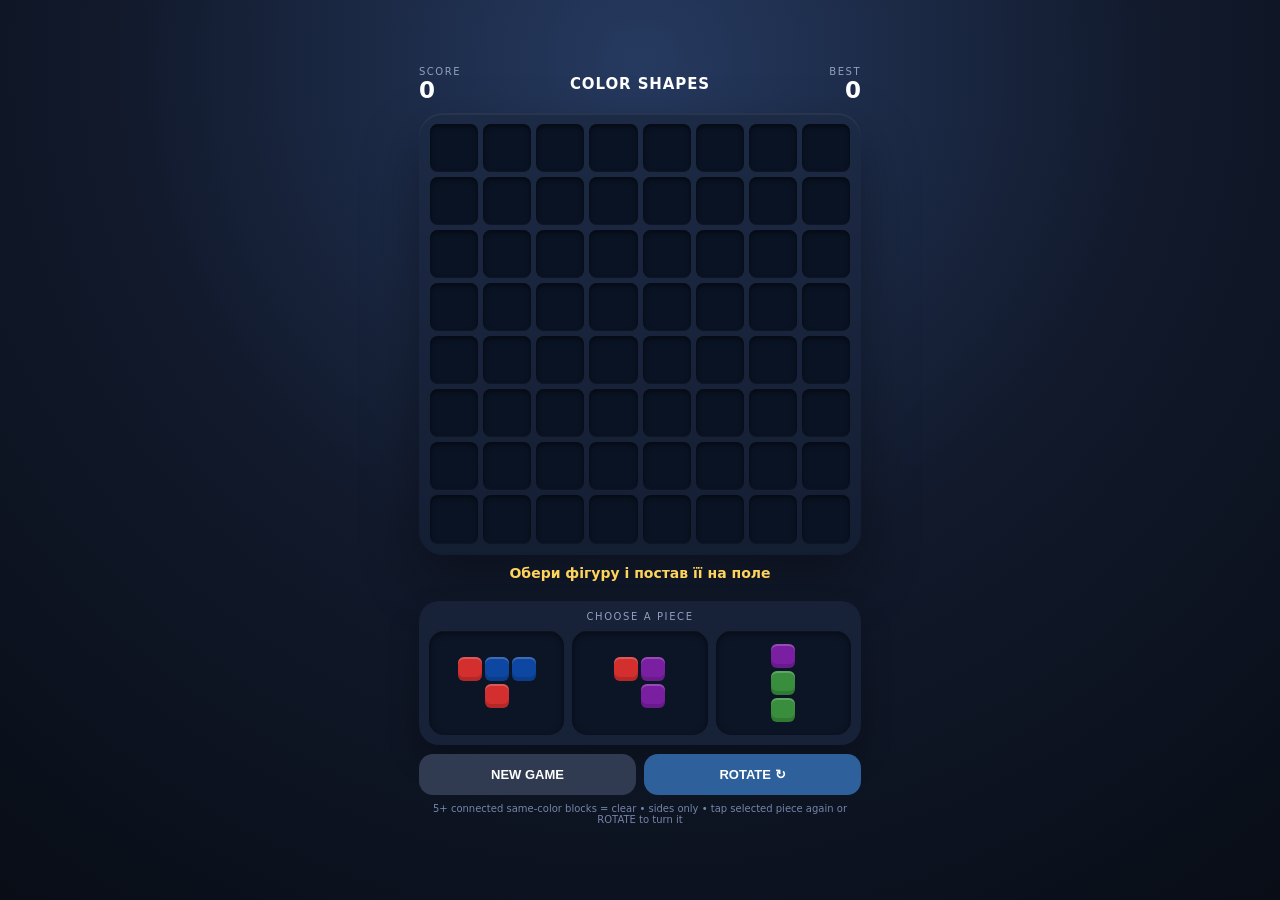
==== index.html @ ee82716f "фф" ====
<!doctype html>
<html lang="uk">
  <head>
    <meta charset="utf-8" />
    <meta
      name="viewport"
      content="width=device-width,initial-scale=1,maximum-scale=1,user-scalable=no"
    />
    <title>Color Shapes — Endless Prototype</title>
    <style>
      :root {
        --bg1: #263a60;
        --bg2: #11192b;
        --panel: #18243a;
        --cell: #0a1323;
        --txt: #fff;
        --muted: #91a0bf;
        --good: #72e791;
        --gold: #ffd45d;
        --bad: #ff7180;
      }
      * {
        box-sizing: border-box;
        user-select: none;
        -webkit-tap-highlight-color: transparent;
      }
      body {
        margin: 0;
        min-height: 100vh;
        display: grid;
        place-items: center;
        background: radial-gradient(
          circle at 50% 7%,
          var(--bg1),
          var(--bg2) 50%,
          #080d16
        );
        color: var(--txt);
        font-family:
          Inter,
          system-ui,
          -apple-system,
          BlinkMacSystemFont,
          "Segoe UI",
          sans-serif;
      }
      .app {
        width: min(96vw, 470px);
        padding: 14px 14px 24px;
      }
      .header {
        display: grid;
        grid-template-columns: 1fr auto 1fr;
        align-items: center;
        margin-bottom: 10px;
      }
      .scoreBox small,
      .bestBox small {
        display: block;
        color: var(--muted);
        font-size: 10px;
        letter-spacing: 0.15em;
      }
      .scoreBox strong,
      .bestBox strong {
        font-size: 23px;
      }
      .bestBox {
        text-align: right;
      }
      .title {
        text-align: center;
        font-weight: 900;
        font-size: 15px;
        letter-spacing: 0.06em;
      }
      .boardWrap {
        background: linear-gradient(#1d2a45, #141e33);
        padding: 11px;
        border-radius: 24px;
        box-shadow:
          inset 0 2px 0 rgba(255, 255, 255, 0.05),
          0 24px 55px rgba(0, 0, 0, 0.34);
      }
      .board {
        display: grid;
        grid-template-columns: repeat(8, 1fr);
        gap: 5px;
        aspect-ratio: 1;
      }
      .cell {
        position: relative;
        border-radius: 8px;
        background: var(--cell);
        box-shadow:
          inset 0 2px 5px rgba(0, 0, 0, 0.52),
          inset 0 -1px 0 rgba(255, 255, 255, 0.025);
      }
      .cell.preview-ok {
        outline: 2px solid rgba(115, 231, 145, 0.9);
        background: rgba(115, 231, 145, 0.12);
      }
      .cell.preview-bad {
        outline: 2px solid rgba(255, 113, 128, 0.8);
        background: rgba(255, 113, 128, 0.12);
      }
      .cube {
        position: absolute;
        inset: 3px;
        border-radius: 7px;
        box-shadow:
          inset 0 -5px 0 rgba(0, 0, 0, 0.16),
          inset 0 2px 0 rgba(255, 255, 255, 0.22),
          0 3px 7px rgba(0, 0, 0, 0.25);
        transform: scale(1);
        transition:
          transform 0.13s ease,
          opacity 0.16s ease;
      }
      .R {
        background: #d32f2f;
      }
      .O {
        background: #f57c00;
      }
      .Y {
        background: #fbc02d;
      }
      .G {
        background: #388e3c;
      }
      .B {
        background: #0d47a1;
      }
      .P {
        background: #7b1fa2;
      }
      .status {
        height: 36px;
        text-align: center;
        padding-top: 10px;
        font-weight: 900;
        font-size: 14px;
        color: var(--gold);
      }
      .piecesPanel {
        margin-top: 10px;
        padding: 10px;
        border-radius: 20px;
        background: #172137;
        box-shadow: 0 14px 30px rgba(0, 0, 0, 0.28);
      }
      .piecesTitle {
        text-align: center;
        color: var(--muted);
        font-size: 10px;
        letter-spacing: 0.16em;
        margin-bottom: 9px;
      }
      .pieces {
        display: grid;
        grid-template-columns: repeat(3, 1fr);
        gap: 8px;
      }
      .pieceCard {
        position: relative;
        min-height: 104px;
        border-radius: 15px;
        background: #0c1526;
        display: grid;
        place-items: center;
        cursor: pointer;
        box-shadow:
          inset 0 2px 6px rgba(0, 0, 0, 0.55),
          inset 0 1px 0 rgba(255, 255, 255, 0.04);
      }
      .pieceCard.selected {
        outline: 2px solid #72aef2;
        background: #101c31;
      }
      .pieceCard.used {
        opacity: 0.18;
        pointer-events: none;
      }
      .pieceGrid {
        display: grid;
        gap: 3px;
      }
      .pc {
        width: 24px;
        height: 24px;
        border-radius: 6px;
        box-shadow:
          inset 0 -4px 0 rgba(0, 0, 0, 0.14),
          inset 0 2px 0 rgba(255, 255, 255, 0.2);
      }
      .pc.empty {
        visibility: hidden;
      }
      .controls {
        display: grid;
        grid-template-columns: 1fr 1fr;
        gap: 8px;
        margin-top: 9px;
      }
      .btn {
        border: 0;
        border-radius: 14px;
        padding: 13px;
        background: #2e619b;
        color: #fff;
        font-weight: 900;
        font-size: 13px;
        cursor: pointer;
      }
      .btn.gray {
        background: #303a50;
      }
      .message {
        display: none;
        margin-top: 10px;
        padding: 16px;
        border-radius: 18px;
        background: #101a2b;
        text-align: center;
        box-shadow: 0 14px 35px rgba(0, 0, 0, 0.3);
      }
      .message.show {
        display: block;
      }
      .message h2 {
        margin: 0 0 6px;
        font-size: 24px;
      }
      .message p {
        margin: 0 0 12px;
        color: #a9b4ce;
      }
      .combo {
        position: fixed;
        left: 50%;
        top: 28%;
        transform: translate(-50%, -50%) scale(0.7);
        font-size: 30px;
        font-weight: 1000;
        opacity: 0;
        pointer-events: none;
        z-index: 999;
        text-shadow: 0 5px 16px rgba(0, 0, 0, 0.5);
      }
      .combo.show {
        animation: combo 0.7s ease;
      }
      @keyframes combo {
        0% {
          opacity: 0;
          transform: translate(-50%, -50%) scale(0.7);
        }
        25% {
          opacity: 1;
          transform: translate(-50%, -50%) scale(1.12);
        }
        75% {
          opacity: 1;
        }
        100% {
          opacity: 0;
          transform: translate(-50%, -65%) scale(1);
        }
      }
      .legend {
        margin-top: 8px;
        text-align: center;
        color: #7485aa;
        font-size: 10px;
      }
    </style>
  </head>
  <body>
    <div class="app">
      <div class="header">
        <div class="scoreBox">
          <small>SCORE</small><strong id="score">0</strong>
        </div>
        <div class="title">COLOR SHAPES</div>
        <div class="bestBox">
          <small>BEST</small><strong id="best">0</strong>
        </div>
      </div>
      <div class="boardWrap"><div class="board" id="board"></div></div>
      <div class="status" id="status">Обери фігуру і постав її на поле</div>
      <div class="piecesPanel">
        <div class="piecesTitle">CHOOSE A PIECE</div>
        <div class="pieces" id="pieces"></div>
      </div>
      <div class="controls">
        <button class="btn gray" id="newGame">NEW GAME</button
        ><button class="btn" id="rotate">ROTATE ↻</button>
      </div>
      <div class="message" id="gameOver">
        <h2>GAME OVER</h2>
        <p id="gameOverText"></p>
        <button class="btn" id="again">PLAY AGAIN</button>
      </div>
      <div class="legend">
        5+ connected same-color blocks = clear • sides only • tap selected piece
        again or ROTATE to turn it
      </div>
    </div>
    <div class="combo" id="combo"></div>
    <script>
      const SIZE = 8;
      const COLORS = ["R", "O", "Y", "G", "B", "P"];
      const SHAPES = [
        [
          [0, 0],
          [1, 0],
        ],
        [
          [0, 0],
          [0, 1],
        ],
        [
          [0, 0],
          [1, 0],
          [2, 0],
        ],
        [
          [0, 0],
          [0, 1],
          [0, 2],
        ],
        [
          [0, 0],
          [1, 0],
          [0, 1],
        ],
        [
          [0, 0],
          [1, 0],
          [1, 1],
        ],
        [
          [0, 0],
          [0, 1],
          [1, 1],
        ],
        [
          [0, 0],
          [1, 0],
          [2, 0],
          [1, 1],
        ],
        [
          [0, 0],
          [1, 0],
          [0, 1],
          [1, 1],
        ],
        [
          [0, 0],
          [1, 0],
          [2, 0],
          [2, 1],
        ],
        [
          [0, 0],
          [0, 1],
          [0, 2],
          [1, 2],
        ],
        [
          [0, 0],
          [1, 0],
          [1, 1],
          [2, 1],
        ],
      ];
      let board = [],
        score = 0,
        best = Number(localStorage.getItem("colorShapesBest") || 0);
      let pieces = [],
        selected = -1,
        gameEnded = false,
        chain = 0;
      const $ = (id) => document.getElementById(id);
      $("best").textContent = best;

      function emptyBoard() {
        return Array.from({ length: SIZE }, () => Array(SIZE).fill(null));
      }
      function rnd(arr) {
        return arr[Math.floor(Math.random() * arr.length)];
      }
      function normalizeShape(shape) {
        const minX = Math.min(...shape.map((p) => p[0])),
          minY = Math.min(...shape.map((p) => p[1]));
        return shape.map(([x, y]) => [x - minX, y - minY]);
      }
      function rotateShape(shape) {
        // 90° clockwise around origin, then normalize back to top-left.
        const rotated = shape.map(([x, y]) => [-y, x]);
        return normalizeShape(rotated);
      }

      function rotateSelected() {
        if (selected < 0 || gameEnded) {
          $("status").textContent = "Спочатку обери фігуру";
          return;
        }

        const p = pieces[selected];
        if (p.used) return;

        p.shape = rotateShape(p.shape);
        clearPreview();
        renderPieces();
        $("status").textContent = "Фігуру повернуто на 90°";
      }

      function makePiece() {
        const shape = normalizeShape(rnd(SHAPES));
        const palette = [rnd(COLORS)];
        palette.push(rnd(COLORS.filter((c) => c !== palette[0])));
        if (Math.random() < 0.12)
          palette.push(rnd(COLORS.filter((c) => !palette.includes(c))));
        const colors = shape.map((_, i) => palette[i % palette.length]);
        for (let i = colors.length - 1; i > 0; i--) {
          const j = Math.floor(Math.random() * (i + 1));
          [colors[i], colors[j]] = [colors[j], colors[i]];
        }
        return { shape, colors, used: false };
      }
      function refillPieces() {
        pieces = [makePiece(), makePiece(), makePiece()];
        selected = -1;
        clearPreview();
        renderPieces();
        checkGameOver();
      }
      function render() {
        renderBoard();
        renderPieces();
        $("score").textContent = score;
        $("best").textContent = best;
      }

      let currentPreview = null;

      function clearPreview() {
        document.querySelectorAll("#board .cell").forEach((c) => {
          c.classList.remove("preview-ok", "preview-bad");
        });
        currentPreview = null;
      }

      function previewAt(x, y) {
        if (selected < 0 || !pieces[selected] || pieces[selected].used) {
          clearPreview();
          return;
        }

        clearPreview();

        const p = pieces[selected];
        const ok = canPlace(p, x, y);
        const cells = [];

        p.shape.forEach(([dx, dy]) => {
          const px = x + dx,
            py = y + dy;
          cells.push({ x: px, y: py });

          // Only highlight in-bounds cells.
          if (px >= 0 && px < SIZE && py >= 0 && py < SIZE) {
            const cell = document.querySelector(
              `#board .cell[data-x="${px}"][data-y="${py}"]`,
            );
            if (cell) cell.classList.add(ok ? "preview-ok" : "preview-bad");
          }
        });

        currentPreview = { cells, ok, ox: x, oy: y };
      }

      function renderBoard() {
        const el = $("board");
        el.innerHTML = "";

        for (let y = 0; y < SIZE; y++)
          for (let x = 0; x < SIZE; x++) {
            const c = document.createElement("div");
            c.className = "cell";
            c.dataset.x = x;
            c.dataset.y = y;

            if (board[y][x]) {
              const b = document.createElement("div");
              b.className = `cube ${board[y][x]}`;
              c.appendChild(b);
            }

            c.addEventListener("mouseenter", () => {
              if (selected >= 0) previewAt(x, y);
            });

            c.addEventListener("click", () => {
              if (selected < 0) return;
              placeSelected(x, y);
            });

            // Mobile: first touch previews, release places.
            c.addEventListener(
              "touchstart",
              (e) => {
                if (selected < 0) return;
                e.preventDefault();
                previewAt(x, y);
              },
              { passive: false },
            );

            c.addEventListener(
              "touchend",
              (e) => {
                if (selected < 0) return;
                e.preventDefault();
                placeSelected(x, y);
              },
              { passive: false },
            );

            el.appendChild(c);
          }

        el.onmouseleave = () => {
          if (selected >= 0) clearPreview();
        };
      }

      function renderPieces() {
        const box = $("pieces");
        box.innerHTML = "";
        pieces.forEach((p, i) => {
          const card = document.createElement("div");
          card.className =
            "pieceCard" +
            (selected === i ? " selected" : "") +
            (p.used ? " used" : "");
          const xs = p.shape.map((q) => q[0]),
            ys = p.shape.map((q) => q[1]),
            w = Math.max(...xs) + 1,
            h = Math.max(...ys) + 1;
          const g = document.createElement("div");
          g.className = "pieceGrid";
          g.style.gridTemplateColumns = `repeat(${w},24px)`;
          for (let yy = 0; yy < h; yy++)
            for (let xx = 0; xx < w; xx++) {
              const idx = p.shape.findIndex(([x, y]) => x === xx && y === yy),
                q = document.createElement("div");
              q.className = idx >= 0 ? `pc ${p.colors[idx]}` : "pc empty";
              g.appendChild(q);
            }
          card.appendChild(g);
          card.onclick = () => {
            if (!p.used) {
              if (selected === i) {
                rotateSelected();
                return;
              }
              selected = i;
              clearPreview();
              renderPieces();
              $("status").textContent = "Наведи на поле або тапни клітинку";
            }
          };
          box.appendChild(card);
        });
      }

      function canPlace(piece, ox, oy) {
        return piece.shape.every(([dx, dy]) => {
          const x = ox + dx,
            y = oy + dy;
          return x >= 0 && x < SIZE && y >= 0 && y < SIZE && !board[y][x];
        });
      }

      function placeSelected(x, y) {
        if (gameEnded || selected < 0) return;

        const p = pieces[selected];

        if (p.used || !canPlace(p, x, y)) {
          $("status").textContent = "Сюди фігура не влазить";
          previewAt(x, y);
          return;
        }

        p.shape.forEach(([dx, dy], i) => {
          board[y + dy][x + dx] = p.colors[i];
        });

        p.used = true;
        selected = -1;
        clearPreview();
        score += p.shape.length * 2;

        resolveClears();
        render();

        if (pieces.every((q) => q.used)) {
          setTimeout(refillPieces, 180);
        } else {
          checkGameOver();
        }
      }

      function neighbors(x, y) {
        return [
          [x + 1, y],
          [x - 1, y],
          [x, y + 1],
          [x, y - 1],
        ].filter(([a, b]) => a >= 0 && a < SIZE && b >= 0 && b < SIZE);
      }
      function findGroups() {
        const seen = Array.from({ length: SIZE }, () =>
            Array(SIZE).fill(false),
          ),
          groups = [];
        for (let y = 0; y < SIZE; y++)
          for (let x = 0; x < SIZE; x++) {
            const color = board[y][x];
            if (!color || seen[y][x]) continue;
            const q = [[x, y]],
              group = [];
            seen[y][x] = true;
            while (q.length) {
              const [cx, cy] = q.pop();
              group.push([cx, cy]);
              neighbors(cx, cy).forEach(([nx, ny]) => {
                if (!seen[ny][nx] && board[ny][nx] === color) {
                  seen[ny][nx] = true;
                  q.push([nx, ny]);
                }
              });
            }
            if (group.length >= 5) groups.push({ color, cells: group });
          }
        return groups;
      }

      function resolveClears() {
        chain = 0;
        let totalCleared = 0,
          totalBonus = 0;
        while (true) {
          const groups = findGroups();
          if (!groups.length) break;
          chain++;
          const unique = new Map();
          groups.forEach((g) =>
            g.cells.forEach(([x, y]) => unique.set(`${x},${y}`, [x, y])),
          );
          unique.forEach(([x, y]) => (board[y][x] = null));
          const n = unique.size,
            bonus = n * 10 * chain;
          totalCleared += n;
          totalBonus += bonus;
          score += bonus;
        }
        if (totalCleared) {
          const text =
            chain > 1
              ? `CHAIN x${chain} • +${totalBonus}`
              : `CLEAR ${totalCleared} • +${totalBonus}`;
          $("status").textContent = text;
          const c = $("combo");
          c.textContent = text;
          c.className = "combo show";
          setTimeout(() => (c.className = "combo"), 750);
          if (score > best) {
            best = score;
            localStorage.setItem("colorShapesBest", best);
          }
        } else $("status").textContent = "Добре. Плануй наступний хід";
      }

      function anyPlacement(piece) {
        for (let y = 0; y < SIZE; y++)
          for (let x = 0; x < SIZE; x++) if (canPlace(piece, x, y)) return true;
        return false;
      }
      function checkGameOver() {
        if (gameEnded) return;
        const available = pieces.filter((p) => !p.used);
        if (!available.length) return;
        if (available.some(anyPlacement)) return;
        gameEnded = true;
        if (score > best) {
          best = score;
          localStorage.setItem("colorShapesBest", best);
        }
        $("best").textContent = best;
        $("gameOverText").textContent = `Score ${score} • Best ${best}`;
        $("gameOver").classList.add("show");
        $("status").textContent = "Жодна доступна фігура більше не влазить";
      }
      function newGame() {
        board = emptyBoard();
        score = 0;
        selected = -1;
        currentPreview = null;
        gameEnded = false;
        $("gameOver").classList.remove("show");
        $("status").textContent = "Обери фігуру і постав її на поле";
        refillPieces();
        render();
      }

      $("newGame").onclick = newGame;
      $("again").onclick = newGame;
      $("rotate").onclick = rotateSelected;
      newGame();
    </script>
  </body>
</html>
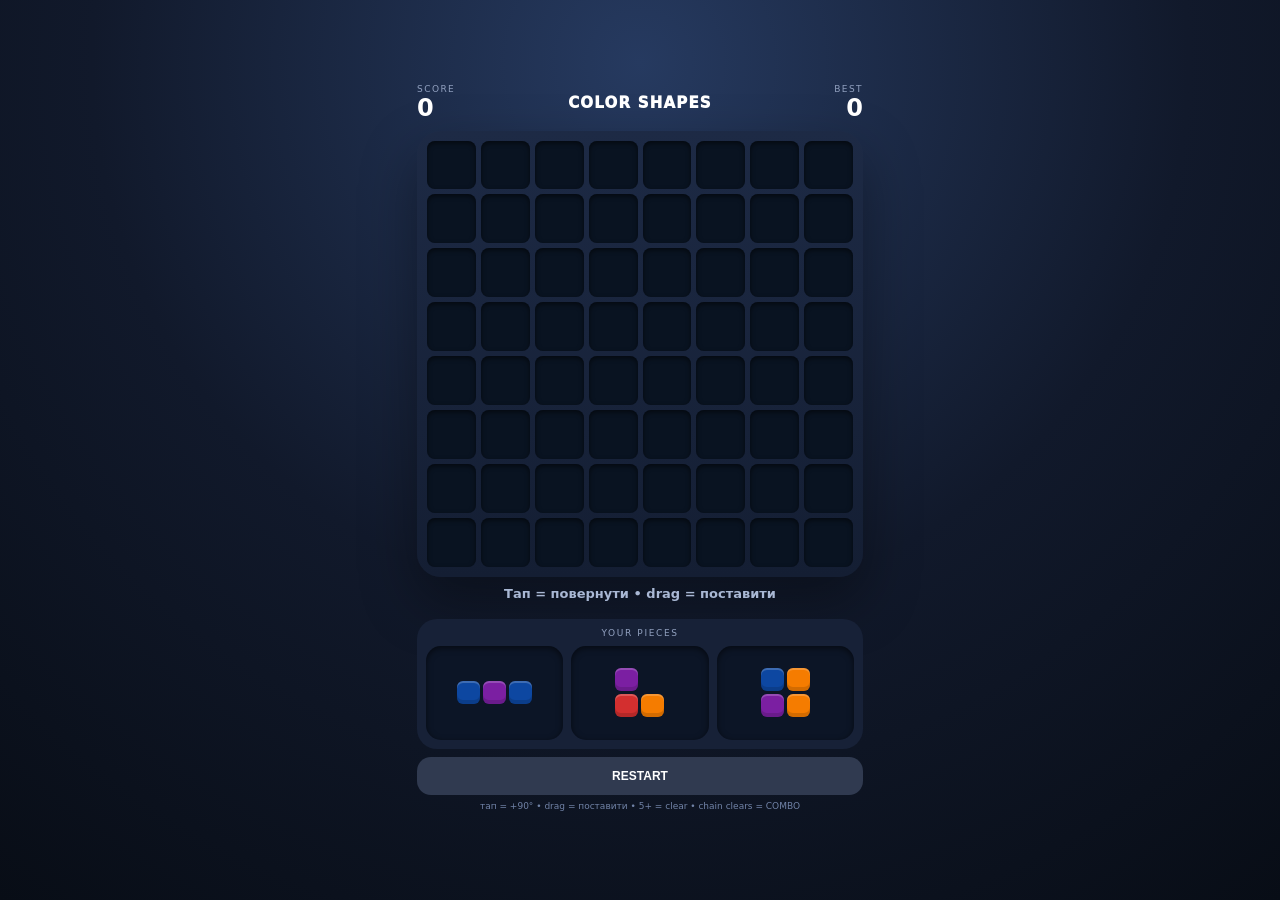
==== commit db0a8194: "іаа" ====
--- a/index.html
+++ b/index.html
@@ -6,81 +6,75 @@
       name="viewport"
       content="width=device-width,initial-scale=1,maximum-scale=1,user-scalable=no"
     />
-    <title>Color Shapes — Endless Prototype</title>
+    <title>Color Shapes — Vertical Slice</title>
     <style>
       :root {
         --bg1: #263a60;
         --bg2: #11192b;
-        --panel: #18243a;
-        --cell: #0a1323;
-        --txt: #fff;
+        --cell: #091321;
         --muted: #91a0bf;
-        --good: #72e791;
         --gold: #ffd45d;
-        --bad: #ff7180;
       }
       * {
         box-sizing: border-box;
         user-select: none;
         -webkit-tap-highlight-color: transparent;
+      }
+      html,
+      body {
+        touch-action: none;
       }
       body {
         margin: 0;
         min-height: 100vh;
         display: grid;
         place-items: center;
+        overflow: hidden;
         background: radial-gradient(
           circle at 50% 7%,
           var(--bg1),
-          var(--bg2) 50%,
+          var(--bg2) 52%,
           #080d16
         );
-        color: var(--txt);
-        font-family:
-          Inter,
-          system-ui,
-          -apple-system,
-          BlinkMacSystemFont,
-          "Segoe UI",
-          sans-serif;
+        color: #fff;
+        font-family: Inter, system-ui, sans-serif;
       }
       .app {
         width: min(96vw, 470px);
-        padding: 14px 14px 24px;
+        padding: 12px 12px 18px;
+        position: relative;
       }
       .header {
         display: grid;
         grid-template-columns: 1fr auto 1fr;
         align-items: center;
-        margin-bottom: 10px;
+        margin-bottom: 9px;
       }
       .scoreBox small,
       .bestBox small {
         display: block;
         color: var(--muted);
-        font-size: 10px;
-        letter-spacing: 0.15em;
+        font-size: 9px;
+        letter-spacing: 0.16em;
       }
       .scoreBox strong,
       .bestBox strong {
-        font-size: 23px;
+        font-size: 24px;
       }
       .bestBox {
         text-align: right;
       }
       .title {
         text-align: center;
-        font-weight: 900;
+        font-weight: 1000;
         font-size: 15px;
-        letter-spacing: 0.06em;
+        letter-spacing: 0.08em;
       }
       .boardWrap {
         background: linear-gradient(#1d2a45, #141e33);
-        padding: 11px;
+        padding: 10px;
         border-radius: 24px;
-        box-shadow:
-          inset 0 2px 0 rgba(255, 255, 255, 0.05),
-          0 24px 55px rgba(0, 0, 0, 0.34);
+        box-shadow: 0 24px 55px rgba(0, 0, 0, 0.36);
       }
       .board {
         display: grid;
@@ -92,30 +86,76 @@
         position: relative;
         border-radius: 8px;
         background: var(--cell);
+        box-shadow: inset 0 2px 5px rgba(0, 0, 0, 0.55);
+      }
+      .cell.preview-ok {
+        outline: 2px solid rgba(115, 231, 145, 0.95);
+        background: rgba(115, 231, 145, 0.14);
+      }
+      .cell.preview-bad {
+        outline: 2px solid rgba(255, 113, 128, 0.9);
+        background: rgba(255, 113, 128, 0.13);
+      }
+      .cell.preview-clear {
         box-shadow:
-          inset 0 2px 5px rgba(0, 0, 0, 0.52),
-          inset 0 -1px 0 rgba(255, 255, 255, 0.025);
-      }
-      .cell.preview-ok {
-        outline: 2px solid rgba(115, 231, 145, 0.9);
-        background: rgba(115, 231, 145, 0.12);
-      }
-      .cell.preview-bad {
-        outline: 2px solid rgba(255, 113, 128, 0.8);
-        background: rgba(255, 113, 128, 0.12);
+          inset 0 0 0 2px rgba(255, 212, 93, 0.9),
+          0 0 14px rgba(255, 212, 93, 0.22);
       }
       .cube {
         position: absolute;
         inset: 3px;
         border-radius: 7px;
         box-shadow:
-          inset 0 -5px 0 rgba(0, 0, 0, 0.16),
-          inset 0 2px 0 rgba(255, 255, 255, 0.22),
-          0 3px 7px rgba(0, 0, 0, 0.25);
-        transform: scale(1);
-        transition:
-          transform 0.13s ease,
-          opacity 0.16s ease;
+          inset 0 -5px 0 rgba(0, 0, 0, 0.17),
+          inset 0 2px 0 rgba(255, 255, 255, 0.23),
+          0 3px 7px rgba(0, 0, 0, 0.26);
+      }
+      .cube.spawn {
+        animation: settle 0.24s cubic-bezier(0.2, 0.9, 0.2, 1.2);
+      }
+      .cube.clearReady {
+        animation: clearReady 0.24s ease infinite alternate;
+      }
+      .cube.pop {
+        animation: pop 0.38s cubic-bezier(0.2, 0.8, 0.2, 1) forwards;
+      }
+      .cube.wave1 {
+        animation-delay: 0.02s;
+      }
+      .cube.wave2 {
+        animation-delay: 0.05s;
+      }
+      .cube.wave3 {
+        animation-delay: 0.08s;
+      }
+      .cube.wave4 {
+        animation-delay: 0.11s;
+      }
+      .cube.wave5 {
+        animation-delay: 0.14s;
+      }
+      @keyframes settle {
+        0% {
+          transform: scale(0.55) translateY(-6px);
+          opacity: 0.35;
+        }
+        65% {
+          transform: scale(1.1) translateY(1px);
+          opacity: 1;
+        }
+        100% {
+          transform: scale(1) translateY(0);
+          opacity: 1;
+        }
+      }
+      @keyframes pop {
+        55% {
+          transform: scale(1.18);
+        }
+        100% {
+          transform: scale(0.15);
+          opacity: 0;
+        }
       }
       .R {
         background: #d32f2f;
@@ -136,26 +176,25 @@
         background: #7b1fa2;
       }
       .status {
-        height: 36px;
+        height: 34px;
         text-align: center;
-        padding-top: 10px;
+        padding-top: 9px;
         font-weight: 900;
-        font-size: 14px;
-        color: var(--gold);
+        font-size: 13px;
+        color: #a9b8d4;
       }
       .piecesPanel {
-        margin-top: 10px;
-        padding: 10px;
+        margin-top: 8px;
+        padding: 9px;
         border-radius: 20px;
         background: #172137;
-        box-shadow: 0 14px 30px rgba(0, 0, 0, 0.28);
       }
       .piecesTitle {
         text-align: center;
         color: var(--muted);
-        font-size: 10px;
-        letter-spacing: 0.16em;
-        margin-bottom: 9px;
+        font-size: 9px;
+        letter-spacing: 0.18em;
+        margin-bottom: 8px;
       }
       .pieces {
         display: grid;
@@ -163,32 +202,32 @@
         gap: 8px;
       }
       .pieceCard {
-        position: relative;
-        min-height: 104px;
+        min-height: 94px;
         border-radius: 15px;
         background: #0c1526;
         display: grid;
         place-items: center;
-        cursor: pointer;
-        box-shadow:
-          inset 0 2px 6px rgba(0, 0, 0, 0.55),
-          inset 0 1px 0 rgba(255, 255, 255, 0.04);
+        cursor: grab;
+        box-shadow: inset 0 2px 6px rgba(0, 0, 0, 0.55);
+        transition: 0.12s;
       }
       .pieceCard.selected {
         outline: 2px solid #72aef2;
         background: #101c31;
+        transform: translateY(-2px);
       }
       .pieceCard.used {
-        opacity: 0.18;
+        opacity: 0.15;
         pointer-events: none;
       }
       .pieceGrid {
         display: grid;
         gap: 3px;
+        pointer-events: none;
       }
       .pc {
-        width: 24px;
-        height: 24px;
+        width: 23px;
+        height: 23px;
         border-radius: 6px;
         box-shadow:
           inset 0 -4px 0 rgba(0, 0, 0, 0.14),
@@ -197,82 +236,226 @@
       .pc.empty {
         visibility: hidden;
       }
-      .controls {
+      .actions {
         display: grid;
         grid-template-columns: 1fr 1fr;
         gap: 8px;
-        margin-top: 9px;
+        margin-top: 8px;
       }
       .btn {
         border: 0;
         border-radius: 14px;
-        padding: 13px;
+        padding: 12px;
         background: #2e619b;
         color: #fff;
         font-weight: 900;
-        font-size: 13px;
-        cursor: pointer;
+        font-size: 12px;
       }
       .btn.gray {
         background: #303a50;
       }
-      .message {
+      .dragGhost {
+        position: fixed;
+        z-index: 1000;
+        pointer-events: none;
         display: none;
-        margin-top: 10px;
-        padding: 16px;
-        border-radius: 18px;
-        background: #101a2b;
-        text-align: center;
-        box-shadow: 0 14px 35px rgba(0, 0, 0, 0.3);
-      }
-      .message.show {
+        filter: drop-shadow(0 10px 18px rgba(0, 0, 0, 0.4));
+        transform: translate(-50%, -65%) scale(1.05);
+      }
+      .dragGhost.show {
         display: block;
       }
-      .message h2 {
-        margin: 0 0 6px;
-        font-size: 24px;
-      }
-      .message p {
-        margin: 0 0 12px;
-        color: #a9b4ce;
+      .ghostGrid {
+        display: grid;
+        gap: 4px;
+      }
+      .gc {
+        width: 31px;
+        height: 31px;
+        border-radius: 8px;
+        box-shadow:
+          inset 0 -5px 0 rgba(0, 0, 0, 0.15),
+          inset 0 2px 0 rgba(255, 255, 255, 0.22);
+      }
+      .gc.empty {
+        visibility: hidden;
       }
       .combo {
         position: fixed;
         left: 50%;
-        top: 28%;
+        top: 30%;
         transform: translate(-50%, -50%) scale(0.7);
-        font-size: 30px;
+        font-size: 32px;
         font-weight: 1000;
         opacity: 0;
         pointer-events: none;
         z-index: 999;
-        text-shadow: 0 5px 16px rgba(0, 0, 0, 0.5);
+        text-shadow: 0 6px 18px rgba(0, 0, 0, 0.55);
       }
       .combo.show {
-        animation: combo 0.7s ease;
+        animation: combo 0.78s ease;
       }
       @keyframes combo {
+        20% {
+          opacity: 1;
+          transform: translate(-50%, -50%) scale(1.15);
+        }
+        72% {
+          opacity: 1;
+        }
+        100% {
+          opacity: 0;
+          transform: translate(-50%, -68%) scale(1);
+        }
+      }
+
+      .scorePopup {
+        position: fixed;
+        left: 50%;
+        top: 22%;
+        transform: translate(-50%, -50%) scale(0.8);
+        z-index: 1100;
+        pointer-events: none;
+        font-weight: 1000;
+        font-size: 34px;
+        opacity: 0;
+        text-shadow: 0 6px 18px rgba(0, 0, 0, 0.55);
+      }
+      .scorePopup.show {
+        animation: scorePop 0.9s ease;
+      }
+      @keyframes scorePop {
         0% {
           opacity: 0;
-          transform: translate(-50%, -50%) scale(0.7);
-        }
-        25% {
+          transform: translate(-50%, -35%) scale(0.7);
+        }
+        18% {
           opacity: 1;
-          transform: translate(-50%, -50%) scale(1.12);
+          transform: translate(-50%, -50%) scale(1.2);
+        }
+        72% {
+          opacity: 1;
+        }
+        100% {
+          opacity: 0;
+          transform: translate(-50%, -75%) scale(0.95);
+        }
+      }
+      .badge {
+        position: fixed;
+        left: 50%;
+        top: 38%;
+        transform: translate(-50%, -50%) scale(0.7);
+        z-index: 1090;
+        pointer-events: none;
+        padding: 8px 16px;
+        border-radius: 999px;
+        background: rgba(13, 23, 39, 0.9);
+        box-shadow: 0 10px 28px rgba(0, 0, 0, 0.4);
+        font-weight: 1000;
+        font-size: 18px;
+        opacity: 0;
+      }
+      .badge.show {
+        animation: badge 0.9s ease;
+      }
+      @keyframes badge {
+        0% {
+          opacity: 0;
+          transform: translate(-50%, -35%) scale(0.7);
+        }
+        20% {
+          opacity: 1;
+          transform: translate(-50%, -50%) scale(1.08);
         }
         75% {
           opacity: 1;
         }
         100% {
           opacity: 0;
-          transform: translate(-50%, -65%) scale(1);
-        }
-      }
-      .legend {
-        margin-top: 8px;
+          transform: translate(-50%, -65%) scale(0.95);
+        }
+      }
+      .particle {
+        position: fixed;
+        width: 8px;
+        height: 8px;
+        border-radius: 3px;
+        z-index: 1050;
+        pointer-events: none;
+        box-shadow: 0 2px 5px rgba(0, 0, 0, 0.25);
+      }
+      .shake {
+        animation: shake 0.22s ease;
+      }
+      @keyframes shake {
+        0%,
+        100% {
+          transform: translate(0, 0);
+        }
+        20% {
+          transform: translate(-4px, 2px);
+        }
+        40% {
+          transform: translate(4px, -2px);
+        }
+        60% {
+          transform: translate(-3px, -1px);
+        }
+        80% {
+          transform: translate(3px, 1px);
+        }
+      }
+
+      .gameOver {
+        position: absolute;
+        inset: 0;
+        display: none;
+        place-items: center;
+        z-index: 1200;
+        background: rgba(5, 9, 17, 0.74);
+        backdrop-filter: blur(8px);
+        border-radius: 24px;
+      }
+      .gameOver.show {
+        display: grid;
+      }
+      .gameCard {
+        width: min(88%, 330px);
+        padding: 24px;
+        border-radius: 24px;
         text-align: center;
-        color: #7485aa;
-        font-size: 10px;
+        background: linear-gradient(#1e2b45, #111a2c);
+        box-shadow: 0 25px 70px rgba(0, 0, 0, 0.5);
+      }
+      .gameCard h2 {
+        margin: 8px 0 2px;
+        font-size: 34px;
+      }
+      .gameCard .final {
+        font-size: 18px;
+        color: #ffd45d;
+        font-weight: 900;
+        margin: 10px 0 2px;
+      }
+      .gameCard .best {
+        color: #9fb2d4;
+        margin-bottom: 17px;
+      }
+      .playAgain {
+        width: 100%;
+        border: 0;
+        border-radius: 16px;
+        padding: 14px;
+        background: #39a95f;
+        color: #fff;
+        font-weight: 1000;
+      }
+      .hint {
+        text-align: center;
+        margin-top: 6px;
+        color: #7183a7;
+        font-size: 9px;
       }
     </style>
   </head>
@@ -288,143 +471,218 @@
         </div>
       </div>
       <div class="boardWrap"><div class="board" id="board"></div></div>
-      <div class="status" id="status">Обери фігуру і постав її на поле</div>
+      <div class="status" id="status">
+        Тап = повернути 90° • потягни = поставити
+      </div>
       <div class="piecesPanel">
-        <div class="piecesTitle">CHOOSE A PIECE</div>
+        <div class="piecesTitle">YOUR PIECES</div>
         <div class="pieces" id="pieces"></div>
       </div>
-      <div class="controls">
-        <button class="btn gray" id="newGame">NEW GAME</button
-        ><button class="btn" id="rotate">ROTATE ↻</button>
+      <div class="actions" style="grid-template-columns: 1fr">
+        <button class="btn gray" id="restart">RESTART</button>
       </div>
-      <div class="message" id="gameOver">
-        <h2>GAME OVER</h2>
-        <p id="gameOverText"></p>
-        <button class="btn" id="again">PLAY AGAIN</button>
+      <div class="hint">
+        тап = +90° • drag = поставити • 5+ = clear • chain clears = COMBO
       </div>
-      <div class="legend">
-        5+ connected same-color blocks = clear • sides only • tap selected piece
-        again or ROTATE to turn it
+      <div class="scorePopup" id="scorePopup"></div>
+      <div class="badge" id="badge"></div>
+      <div class="gameOver" id="gameOver">
+        <div class="gameCard">
+          <small>GAME OVER</small>
+          <h2 id="goScore">0</h2>
+          <div class="final" id="goText"></div>
+          <div class="best" id="goBest"></div>
+          <button class="playAgain" id="playAgain">PLAY AGAIN</button>
+        </div>
       </div>
+    </div>
+    <div class="dragGhost" id="dragGhost">
+      <div class="ghostGrid" id="ghostGrid"></div>
     </div>
     <div class="combo" id="combo"></div>
     <script>
-      const SIZE = 8;
-      const COLORS = ["R", "O", "Y", "G", "B", "P"];
-      const SHAPES = [
-        [
-          [0, 0],
-          [1, 0],
-        ],
-        [
-          [0, 0],
-          [0, 1],
-        ],
-        [
-          [0, 0],
-          [1, 0],
-          [2, 0],
-        ],
-        [
-          [0, 0],
-          [0, 1],
-          [0, 2],
-        ],
-        [
-          [0, 0],
-          [1, 0],
-          [0, 1],
-        ],
-        [
-          [0, 0],
-          [1, 0],
-          [1, 1],
-        ],
-        [
-          [0, 0],
-          [0, 1],
-          [1, 1],
-        ],
-        [
-          [0, 0],
-          [1, 0],
-          [2, 0],
-          [1, 1],
-        ],
-        [
-          [0, 0],
-          [1, 0],
-          [0, 1],
-          [1, 1],
-        ],
-        [
-          [0, 0],
-          [1, 0],
-          [2, 0],
-          [2, 1],
-        ],
-        [
-          [0, 0],
-          [0, 1],
-          [0, 2],
-          [1, 2],
-        ],
-        [
-          [0, 0],
-          [1, 0],
-          [1, 1],
-          [2, 1],
-        ],
-      ];
+      const SIZE = 8,
+        COLORS = ["R", "O", "Y", "G", "B", "P"],
+        SHAPES = [
+          [
+            [0, 0],
+            [1, 0],
+          ],
+          [
+            [0, 0],
+            [0, 1],
+          ],
+          [
+            [0, 0],
+            [1, 0],
+            [2, 0],
+          ],
+          [
+            [0, 0],
+            [0, 1],
+            [0, 2],
+          ],
+          [
+            [0, 0],
+            [1, 0],
+            [0, 1],
+          ],
+          [
+            [0, 0],
+            [1, 0],
+            [1, 1],
+          ],
+          [
+            [0, 0],
+            [0, 1],
+            [1, 1],
+          ],
+          [
+            [0, 0],
+            [1, 0],
+            [2, 0],
+            [1, 1],
+          ],
+          [
+            [0, 0],
+            [1, 0],
+            [0, 1],
+            [1, 1],
+          ],
+          [
+            [0, 0],
+            [1, 0],
+            [2, 0],
+            [2, 1],
+          ],
+          [
+            [0, 0],
+            [0, 1],
+            [0, 2],
+            [1, 2],
+          ],
+          [
+            [0, 0],
+            [1, 0],
+            [1, 1],
+            [2, 1],
+          ],
+        ];
       let board = [],
         score = 0,
-        best = Number(localStorage.getItem("colorShapesBest") || 0);
-      let pieces = [],
+        best = Number(localStorage.getItem("colorShapesBest") || 0),
+        pieces = [],
         selected = -1,
         gameEnded = false,
-        chain = 0;
-      const $ = (id) => document.getElementById(id);
+        dragging = false,
+        dragPointerId = null,
+        dragPieceIndex = -1,
+        currentDrop = null,
+        spawnedCells = new Set();
+      const $ = (id) => document.getElementById(id),
+        boardEl = $("board"),
+        ghost = $("dragGhost"),
+        ghostGrid = $("ghostGrid");
       $("best").textContent = best;
-
+      function haptic(v = 18) {
+        if (navigator.vibrate) navigator.vibrate(v);
+      }
+      function rnd(a) {
+        return a[Math.floor(Math.random() * a.length)];
+      }
       function emptyBoard() {
         return Array.from({ length: SIZE }, () => Array(SIZE).fill(null));
       }
-      function rnd(arr) {
-        return arr[Math.floor(Math.random() * arr.length)];
-      }
-      function normalizeShape(shape) {
-        const minX = Math.min(...shape.map((p) => p[0])),
-          minY = Math.min(...shape.map((p) => p[1]));
-        return shape.map(([x, y]) => [x - minX, y - minY]);
-      }
-      function rotateShape(shape) {
-        // 90° clockwise around origin, then normalize back to top-left.
-        const rotated = shape.map(([x, y]) => [-y, x]);
-        return normalizeShape(rotated);
-      }
-
-      function rotateSelected() {
-        if (selected < 0 || gameEnded) {
-          $("status").textContent = "Спочатку обери фігуру";
-          return;
-        }
-
-        const p = pieces[selected];
-        if (p.used) return;
-
-        p.shape = rotateShape(p.shape);
-        clearPreview();
-        renderPieces();
-        $("status").textContent = "Фігуру повернуто на 90°";
+      function normalizeShape(s) {
+        const mx = Math.min(...s.map((p) => p[0])),
+          my = Math.min(...s.map((p) => p[1]));
+        return s.map(([x, y]) => [x - mx, y - my]);
+      }
+      function rotateShape(s) {
+        return normalizeShape(s.map(([x, y]) => [-y, x]));
+      }
+
+      function countOccupied() {
+        return board.flat().filter(Boolean).length;
+      }
+      function sizeLabel(n) {
+        if (n >= 12) return "MASSIVE!";
+        if (n >= 9) return "AWESOME!";
+        if (n >= 7) return "GREAT!";
+        if (n === 6) return "NICE!";
+        return "CLEAR";
+      }
+      function sizeBaseScore(n) {
+        if (n <= 5) return 50;
+        if (n === 6) return 70;
+        if (n === 7) return 100;
+        if (n === 8) return 140;
+        if (n === 9) return 180;
+        if (n === 10) return 230;
+        if (n === 11) return 290;
+        return 350 + (n - 12) * 80;
+      }
+      function showScorePopup(text) {
+        const el = $("scorePopup");
+        el.textContent = text;
+        el.className = "scorePopup show";
+        setTimeout(() => (el.className = "scorePopup"), 920);
+      }
+      function showBadge(text) {
+        const el = $("badge");
+        el.textContent = text;
+        el.className = "badge show";
+        setTimeout(() => (el.className = "badge"), 920);
+      }
+      function spawnParticles(cells, color) {
+        const max = Math.min(32, cells.length * 4);
+        for (let i = 0; i < max; i++) {
+          const [x, y] = cells[i % cells.length];
+          const cell = boardEl.querySelector(
+            `.cell[data-x="${x}"][data-y="${y}"]`,
+          );
+          if (!cell) continue;
+          const r = cell.getBoundingClientRect();
+          const p = document.createElement("div");
+          p.className = `particle ${color}`;
+          p.style.left = r.left + r.width / 2 - 4 + "px";
+          p.style.top = r.top + r.height / 2 - 4 + "px";
+          document.body.appendChild(p);
+          const a = Math.random() * Math.PI * 2;
+          const dist = 20 + Math.random() * 42;
+          const dx = Math.cos(a) * dist,
+            dy = Math.sin(a) * dist;
+          p.animate(
+            [
+              { transform: "translate(0,0) scale(1)", opacity: 1 },
+              {
+                transform: `translate(${dx}px,${dy}px) scale(.25)`,
+                opacity: 0,
+              },
+            ],
+            {
+              duration: 420 + Math.random() * 180,
+              easing: "cubic-bezier(.2,.8,.2,1)",
+            },
+          );
+          setTimeout(() => p.remove(), 650);
+        }
+      }
+      function boardShake() {
+        const app = document.querySelector(".app");
+        app.classList.remove("shake");
+        void app.offsetWidth;
+        app.classList.add("shake");
+        setTimeout(() => app.classList.remove("shake"), 260);
       }
 
       function makePiece() {
-        const shape = normalizeShape(rnd(SHAPES));
-        const palette = [rnd(COLORS)];
-        palette.push(rnd(COLORS.filter((c) => c !== palette[0])));
-        if (Math.random() < 0.12)
-          palette.push(rnd(COLORS.filter((c) => !palette.includes(c))));
-        const colors = shape.map((_, i) => palette[i % palette.length]);
+        const shape = normalizeShape(rnd(SHAPES).map((p) => [...p])),
+          pal = [rnd(COLORS)];
+        pal.push(rnd(COLORS.filter((c) => c !== pal[0])));
+        if (Math.random() < 0.1)
+          pal.push(rnd(COLORS.filter((c) => !pal.includes(c))));
+        const colors = shape.map((_, i) => pal[i % pal.length]);
         for (let i = colors.length - 1; i > 0; i--) {
           const j = Math.floor(Math.random() * (i + 1));
           [colors[i], colors[j]] = [colors[j], colors[i]];
@@ -434,8 +692,8 @@
       function refillPieces() {
         pieces = [makePiece(), makePiece(), makePiece()];
         selected = -1;
-        clearPreview();
         renderPieces();
+        setStatus("Тап = повернути • drag = поставити");
         checkGameOver();
       }
       function render() {
@@ -444,100 +702,42 @@
         $("score").textContent = score;
         $("best").textContent = best;
       }
-
-      let currentPreview = null;
-
-      function clearPreview() {
-        document.querySelectorAll("#board .cell").forEach((c) => {
-          c.classList.remove("preview-ok", "preview-bad");
-        });
-        currentPreview = null;
-      }
-
-      function previewAt(x, y) {
-        if (selected < 0 || !pieces[selected] || pieces[selected].used) {
-          clearPreview();
-          return;
-        }
-
-        clearPreview();
-
-        const p = pieces[selected];
-        const ok = canPlace(p, x, y);
-        const cells = [];
-
-        p.shape.forEach(([dx, dy]) => {
-          const px = x + dx,
-            py = y + dy;
-          cells.push({ x: px, y: py });
-
-          // Only highlight in-bounds cells.
-          if (px >= 0 && px < SIZE && py >= 0 && py < SIZE) {
-            const cell = document.querySelector(
-              `#board .cell[data-x="${px}"][data-y="${py}"]`,
-            );
-            if (cell) cell.classList.add(ok ? "preview-ok" : "preview-bad");
-          }
-        });
-
-        currentPreview = { cells, ok, ox: x, oy: y };
-      }
-
       function renderBoard() {
-        const el = $("board");
-        el.innerHTML = "";
-
+        boardEl.innerHTML = "";
         for (let y = 0; y < SIZE; y++)
           for (let x = 0; x < SIZE; x++) {
-            const c = document.createElement("div");
-            c.className = "cell";
-            c.dataset.x = x;
-            c.dataset.y = y;
-
+            const cell = document.createElement("div");
+            cell.className = "cell";
+            cell.dataset.x = x;
+            cell.dataset.y = y;
+            const key = `${x},${y}`;
             if (board[y][x]) {
-              const b = document.createElement("div");
-              b.className = `cube ${board[y][x]}`;
-              c.appendChild(b);
+              const cube = document.createElement("div");
+              cube.className = `cube ${board[y][x]}${spawnedCells.has(key) ? " spawn" : ""}`;
+              cell.appendChild(cube);
             }
-
-            c.addEventListener("mouseenter", () => {
-              if (selected >= 0) previewAt(x, y);
-            });
-
-            c.addEventListener("click", () => {
-              if (selected < 0) return;
-              placeSelected(x, y);
-            });
-
-            // Mobile: first touch previews, release places.
-            c.addEventListener(
-              "touchstart",
-              (e) => {
-                if (selected < 0) return;
-                e.preventDefault();
-                previewAt(x, y);
-              },
-              { passive: false },
-            );
-
-            c.addEventListener(
-              "touchend",
-              (e) => {
-                if (selected < 0) return;
-                e.preventDefault();
-                placeSelected(x, y);
-              },
-              { passive: false },
-            );
-
-            el.appendChild(c);
+            boardEl.appendChild(cell);
           }
-
-        el.onmouseleave = () => {
-          if (selected >= 0) clearPreview();
-        };
-      }
-
+        spawnedCells.clear();
+      }
+      function renderGraphic(container, p, size, ghostMode = false) {
+        container.innerHTML = "";
+        const xs = p.shape.map((q) => q[0]),
+          ys = p.shape.map((q) => q[1]),
+          w = Math.max(...xs) + 1,
+          h = Math.max(...ys) + 1;
+        container.style.gridTemplateColumns = `repeat(${w},${size}px)`;
+        for (let yy = 0; yy < h; yy++)
+          for (let xx = 0; xx < w; xx++) {
+            const idx = p.shape.findIndex(([x, y]) => x === xx && y === yy),
+              q = document.createElement("div");
+            q.className =
+              idx >= 0
+                ? `${ghostMode ? "gc" : "pc"} ${p.colors[idx]}`
+                : `${ghostMode ? "gc" : "pc"} empty`;
+            container.appendChild(q);
+          }
+      }
       function renderPieces() {
         const box = $("pieces");
         box.innerHTML = "";
@@ -547,75 +747,51 @@
             "pieceCard" +
             (selected === i ? " selected" : "") +
             (p.used ? " used" : "");
-          const xs = p.shape.map((q) => q[0]),
-            ys = p.shape.map((q) => q[1]),
-            w = Math.max(...xs) + 1,
-            h = Math.max(...ys) + 1;
           const g = document.createElement("div");
           g.className = "pieceGrid";
-          g.style.gridTemplateColumns = `repeat(${w},24px)`;
-          for (let yy = 0; yy < h; yy++)
-            for (let xx = 0; xx < w; xx++) {
-              const idx = p.shape.findIndex(([x, y]) => x === xx && y === yy),
-                q = document.createElement("div");
-              q.className = idx >= 0 ? `pc ${p.colors[idx]}` : "pc empty";
-              g.appendChild(q);
-            }
+          renderGraphic(g, p, 23, false);
           card.appendChild(g);
           card.onclick = () => {
-            if (!p.used) {
-              if (selected === i) {
-                rotateSelected();
-                return;
-              }
-              selected = i;
-              clearPreview();
-              renderPieces();
-              $("status").textContent = "Наведи на поле або тапни клітинку";
-            }
+            if (p.used || gameEnded || dragging) return;
+            rotatePiece(i);
+          };
+          card.onpointerdown = (e) => {
+            if (p.used || gameEnded || resolving) return;
+            beginPiecePointer(i, e);
           };
           box.appendChild(card);
         });
       }
-
-      function canPlace(piece, ox, oy) {
-        return piece.shape.every(([dx, dy]) => {
+      function canPlace(p, ox, oy) {
+        return p.shape.every(([dx, dy]) => {
           const x = ox + dx,
             y = oy + dy;
           return x >= 0 && x < SIZE && y >= 0 && y < SIZE && !board[y][x];
         });
       }
-
-      function placeSelected(x, y) {
-        if (gameEnded || selected < 0) return;
-
-        const p = pieces[selected];
-
-        if (p.used || !canPlace(p, x, y)) {
-          $("status").textContent = "Сюди фігура не влазить";
-          previewAt(x, y);
-          return;
-        }
-
-        p.shape.forEach(([dx, dy], i) => {
-          board[y + dy][x + dx] = p.colors[i];
-        });
-
-        p.used = true;
-        selected = -1;
-        clearPreview();
-        score += p.shape.length * 2;
-
-        resolveClears();
-        render();
-
-        if (pieces.every((q) => q.used)) {
-          setTimeout(refillPieces, 180);
-        } else {
-          checkGameOver();
-        }
-      }
-
+      function boardCellFromPoint(cx, cy) {
+        const r = boardEl.getBoundingClientRect();
+        if (cx < r.left || cx > r.right || cy < r.top || cy > r.bottom)
+          return null;
+        return {
+          x: Math.min(
+            7,
+            Math.max(0, Math.floor((cx - r.left) / (r.width / SIZE))),
+          ),
+          y: Math.min(
+            7,
+            Math.max(0, Math.floor((cy - r.top) / (r.height / SIZE))),
+          ),
+        };
+      }
+      function clearPreview() {
+        boardEl
+          .querySelectorAll(".cell")
+          .forEach((c) =>
+            c.classList.remove("preview-ok", "preview-bad", "preview-clear"),
+          );
+        currentDrop = null;
+      }
       function neighbors(x, y) {
         return [
           [x + 1, y],
@@ -624,14 +800,14 @@
           [x, y - 1],
         ].filter(([a, b]) => a >= 0 && a < SIZE && b >= 0 && b < SIZE);
       }
-      function findGroups() {
+      function findGroups(src = board) {
         const seen = Array.from({ length: SIZE }, () =>
             Array(SIZE).fill(false),
           ),
           groups = [];
         for (let y = 0; y < SIZE; y++)
           for (let x = 0; x < SIZE; x++) {
-            const color = board[y][x];
+            const color = src[y][x];
             if (!color || seen[y][x]) continue;
             const q = [[x, y]],
               group = [];
@@ -640,7 +816,7 @@
               const [cx, cy] = q.pop();
               group.push([cx, cy]);
               neighbors(cx, cy).forEach(([nx, ny]) => {
-                if (!seen[ny][nx] && board[ny][nx] === color) {
+                if (!seen[ny][nx] && src[ny][nx] === color) {
                   seen[ny][nx] = true;
                   q.push([nx, ny]);
                 }
@@ -650,78 +826,350 @@
           }
         return groups;
       }
-
-      function resolveClears() {
-        chain = 0;
-        let totalCleared = 0,
-          totalBonus = 0;
-        while (true) {
-          const groups = findGroups();
-          if (!groups.length) break;
-          chain++;
-          const unique = new Map();
-          groups.forEach((g) =>
-            g.cells.forEach(([x, y]) => unique.set(`${x},${y}`, [x, y])),
+      function previewPlacement(p, ox, oy) {
+        clearPreview();
+        const ok = canPlace(p, ox, oy);
+        p.shape.forEach(([dx, dy]) => {
+          const x = ox + dx,
+            y = oy + dy;
+          if (x < 0 || x >= SIZE || y < 0 || y >= SIZE) return;
+          const c = boardEl.querySelector(
+            `.cell[data-x="${x}"][data-y="${y}"]`,
           );
-          unique.forEach(([x, y]) => (board[y][x] = null));
-          const n = unique.size,
-            bonus = n * 10 * chain;
-          totalCleared += n;
-          totalBonus += bonus;
-          score += bonus;
-        }
-        if (totalCleared) {
-          const text =
-            chain > 1
-              ? `CHAIN x${chain} • +${totalBonus}`
-              : `CLEAR ${totalCleared} • +${totalBonus}`;
-          $("status").textContent = text;
-          const c = $("combo");
-          c.textContent = text;
-          c.className = "combo show";
-          setTimeout(() => (c.className = "combo"), 750);
-          if (score > best) {
-            best = score;
-            localStorage.setItem("colorShapesBest", best);
+          if (c) c.classList.add(ok ? "preview-ok" : "preview-bad");
+        });
+        currentDrop = { x: ox, y: oy, ok };
+        if (ok) {
+          const temp = board.map((r) => [...r]);
+          p.shape.forEach(
+            ([dx, dy], i) => (temp[oy + dy][ox + dx] = p.colors[i]),
+          );
+          findGroups(temp).forEach((g) =>
+            g.cells.forEach(([x, y]) => {
+              const c = boardEl.querySelector(
+                `.cell[data-x="${x}"][data-y="${y}"]`,
+              );
+              if (c) c.classList.add("preview-clear");
+            }),
+          );
+        }
+      }
+      function beginPiecePointer(i, e) {
+        e.preventDefault();
+        pressStart = { x: e.clientX, y: e.clientY, id: e.pointerId };
+        pressPiece = i;
+        dragPointerId = e.pointerId;
+      }
+      function startDragFromPress(cx, cy) {
+        if (pressPiece < 0) return;
+        dragging = true;
+        dragPieceIndex = pressPiece;
+        selected = dragPieceIndex;
+        renderPieces();
+        renderGraphic(ghostGrid, pieces[dragPieceIndex], 31, true);
+        ghost.classList.add("show");
+        updateDrag(cx, cy);
+      }
+      function updateDrag(cx, cy) {
+        if (!dragging) return;
+        ghost.style.left = cx + "px";
+        ghost.style.top = cy + "px";
+        const pos = boardCellFromPoint(cx, cy);
+        if (!pos) {
+          clearPreview();
+          return;
+        }
+        previewPlacement(pieces[dragPieceIndex], pos.x, pos.y);
+      }
+      function endDrag() {
+        if (!dragging) return;
+        const idx = dragPieceIndex,
+          drop = currentDrop ? { ...currentDrop } : null;
+        dragging = false;
+        dragPieceIndex = -1;
+        ghost.classList.remove("show");
+        clearPreview();
+        if (drop && drop.ok) placePiece(idx, drop.x, drop.y);
+        else {
+          setStatus("Не влазить — спробуй інше місце");
+          haptic(10);
+        }
+      }
+      window.addEventListener(
+        "pointermove",
+        (e) => {
+          if (!pressStart || e.pointerId !== pressStart.id) return;
+          const dx = e.clientX - pressStart.x,
+            dy = e.clientY - pressStart.y;
+          if (!dragging && Math.hypot(dx, dy) > 9)
+            startDragFromPress(e.clientX, e.clientY);
+          else if (dragging) updateDrag(e.clientX, e.clientY);
+        },
+        { passive: false },
+      );
+      window.addEventListener("pointerup", (e) => {
+        if (!pressStart || e.pointerId !== pressStart.id) return;
+        const i = pressPiece;
+        if (dragging) endDrag();
+        else rotatePiece(i);
+        pressStart = null;
+        pressPiece = -1;
+        dragPointerId = null;
+      });
+      window.addEventListener("pointercancel", () => {
+        if (dragging) {
+          dragging = false;
+          ghost.classList.remove("show");
+          clearPreview();
+        }
+        pressStart = null;
+        pressPiece = -1;
+        dragPointerId = null;
+      });
+      boardEl.addEventListener("pointermove", (e) => {
+        if (dragging || selected < 0 || gameEnded) return;
+        const pos = boardCellFromPoint(e.clientX, e.clientY);
+        if (pos) previewPlacement(pieces[selected], pos.x, pos.y);
+      });
+      boardEl.addEventListener("pointerleave", () => {
+        if (!dragging) clearPreview();
+      });
+      async function placePiece(i, ox, oy) {
+        const p = pieces[i];
+        if (!p || p.used || !canPlace(p, ox, oy) || resolving) return;
+
+        resolving = true;
+        lastPlacedCells = [];
+
+        p.shape.forEach(([dx, dy], k) => {
+          const x = ox + dx,
+            y = oy + dy;
+          board[y][x] = p.colors[k];
+          spawnedCells.add(`${x},${y}`);
+          lastPlacedCells.push([x, y]);
+        });
+
+        p.used = true;
+        selected = -1;
+        score += p.shape.length * 2;
+        haptic(18);
+
+        // First show the placed piece.
+        renderBoard();
+        renderPieces();
+        $("score").textContent = score;
+        setStatus("PLACED");
+
+        await new Promise((r) => setTimeout(r, 180));
+
+        // Fully finish all clears BEFORE considering game over.
+        await resolveClears();
+
+        resolving = false;
+
+        // Refill if all 3 were used. Refill itself will check game over
+        // against the UPDATED board after the clear.
+        if (pieces.every((q) => q.used)) {
+          setTimeout(() => {
+            refillPieces();
+          }, 220);
+        } else {
+          renderPieces();
+          checkGameOver();
+        }
+      }
+      function rotatePiece(i) {
+        const p = pieces[i];
+        if (!p || p.used) return;
+        p.shape = rotateShape(p.shape);
+        selected = -1;
+        clearPreview();
+        renderPieces();
+        setStatus("Повернуто на 90°");
+        haptic(8);
+      }
+      async function resolveClears() {
+        const groups = findGroups();
+
+        if (!groups.length) {
+          comboStreak = 0;
+          render();
+          setStatus("Плануй наступний хід");
+          return;
+        }
+
+        comboStreak++;
+
+        const unique = new Map();
+        groups.forEach((g) =>
+          g.cells.forEach(([x, y]) => unique.set(`${x},${y}`, [x, y])),
+        );
+        const cells = [...unique.values()];
+        const count = cells.length;
+        const colorCount = new Set(groups.map((g) => g.color)).size;
+
+        const clearedSet = new Set(cells.map(([x, y]) => `${x},${y}`));
+        const perfectPiece =
+          lastPlacedCells.length > 0 &&
+          lastPlacedCells.every(([x, y]) => clearedSet.has(`${x},${y}`));
+
+        // wave origin = center of cleared cells
+        const cx = cells.reduce((a, [x]) => a + x, 0) / cells.length;
+        const cy = cells.reduce((a, [, y]) => a + y, 0) / cells.length;
+        const ordered = [...cells].sort((a, b) => {
+          const da = Math.abs(a[0] - cx) + Math.abs(a[1] - cy);
+          const db = Math.abs(b[0] - cx) + Math.abs(b[1] - cy);
+          return da - db;
+        });
+
+        ordered.forEach(([x, y], idx) => {
+          const cube = boardEl.querySelector(
+            `.cell[data-x="${x}"][data-y="${y}"] .cube`,
+          );
+          if (cube) {
+            cube.classList.add("clearReady");
+            cube.dataset.wave = String(idx % 6);
           }
-        } else $("status").textContent = "Добре. Плануй наступний хід";
-      }
-
-      function anyPlacement(piece) {
-        for (let y = 0; y < SIZE; y++)
-          for (let x = 0; x < SIZE; x++) if (canPlace(piece, x, y)) return true;
-        return false;
-      }
-      function checkGameOver() {
-        if (gameEnded) return;
-        const available = pieces.filter((p) => !p.used);
-        if (!available.length) return;
-        if (available.some(anyPlacement)) return;
-        gameEnded = true;
+        });
+
+        const base = sizeBaseScore(count);
+        const multi = colorCount >= 3 ? 3 : colorCount === 2 ? 2 : 1;
+        const comboMult = 1 + Math.max(0, comboStreak - 1) * 0.25;
+        const perfectBonus = perfectPiece ? 100 : 0;
+
+        let clearScore = Math.round(base * multi * comboMult) + perfectBonus;
+
+        let headline = sizeLabel(count);
+        if (colorCount === 2) headline = "DOUBLE CLEAR";
+        if (colorCount >= 3) headline = "TRIPLE CLEAR";
+
+        setStatus(headline);
+
+        await new Promise((r) => setTimeout(r, 210));
+
+        ordered.forEach(([x, y], idx) => {
+          const cube = boardEl.querySelector(
+            `.cell[data-x="${x}"][data-y="${y}"] .cube`,
+          );
+          if (cube) {
+            cube.classList.remove("clearReady");
+            cube.classList.add("pop", `wave${Math.min(5, idx % 6)}`);
+          }
+        });
+
+        // particles per color group
+        groups.forEach((g) => spawnParticles(g.cells, g.color));
+
+        if (count >= 8 || colorCount >= 2) boardShake();
+
+        haptic(
+          count >= 12
+            ? [25, 25, 35, 25, 55]
+            : colorCount >= 2
+              ? [25, 35, 25]
+              : 28,
+        );
+
+        const combo = $("combo");
+        combo.textContent = headline;
+        combo.className = "combo show";
+
+        showScorePopup(`+${clearScore}`);
+
+        if (comboStreak >= 2) showBadge(`COMBO x${comboStreak}`);
+        if (perfectPiece)
+          setTimeout(() => showBadge("PERFECT PIECE +100"), 250);
+
+        await new Promise((r) => setTimeout(r, 360));
+
+        cells.forEach(([x, y]) => (board[y][x] = null));
+        score += clearScore;
+
+        const occupied = countOccupied();
+        let boardBonus = 0;
+
+        if (occupied === 0) {
+          boardBonus = 500;
+          score += boardBonus;
+          setTimeout(() => showBadge("PERFECT BOARD +500"), 380);
+        } else if (occupied <= 5) {
+          boardBonus = 150;
+          score += boardBonus;
+          setTimeout(() => showBadge("CLEAN +150"), 380);
+        }
+
+        const oldBest = best;
         if (score > best) {
           best = score;
           localStorage.setItem("colorShapesBest", best);
         }
+
+        render();
+        $("score").textContent = score;
         $("best").textContent = best;
-        $("gameOverText").textContent = `Score ${score} • Best ${best}`;
+
+        if (score > oldBest) {
+          setStatus("NEW BEST!");
+          setTimeout(() => showBadge("NEW BEST"), 520);
+        } else {
+          const parts = [headline];
+          if (comboStreak >= 2) parts.push(`COMBO x${comboStreak}`);
+          setStatus(parts.join(" • "));
+        }
+
+        setTimeout(() => (combo.className = "combo"), 850);
+      }
+      function anyPlacement(p) {
+        for (let y = 0; y < SIZE; y++)
+          for (let x = 0; x < SIZE; x++) if (canPlace(p, x, y)) return true;
+        return false;
+      }
+      function checkGameOver() {
+        // Important: never judge the board before a pending clear has finished.
+        if (gameEnded || resolving) return;
+
+        const available = pieces.filter((p) => !p.used);
+
+        // No pieces left means we're about to refill, not lose.
+        if (!available.length) return;
+
+        // If even one available piece fits somewhere, game continues.
+        if (available.some(anyPlacement)) return;
+
+        gameEnded = true;
+
+        if (score > best) {
+          best = score;
+          localStorage.setItem("colorShapesBest", best);
+        }
+
+        $("best").textContent = best;
+        $("goScore").textContent = score;
+        $("goText").textContent = score >= best ? "NEW BEST" : "";
+        $("goBest").textContent = `BEST ${best}`;
         $("gameOver").classList.add("show");
-        $("status").textContent = "Жодна доступна фігура більше не влазить";
+        haptic([35, 45, 70]);
+      }
+      function setStatus(t) {
+        $("status").textContent = t;
       }
       function newGame() {
         board = emptyBoard();
         score = 0;
         selected = -1;
-        currentPreview = null;
         gameEnded = false;
+        resolving = false;
+        dragging = false;
+        comboStreak = 0;
+        lastPlacedCells = [];
+        clearPreview();
         $("gameOver").classList.remove("show");
-        $("status").textContent = "Обери фігуру і постав її на поле";
+        $("score").textContent = 0;
+        renderBoard();
         refillPieces();
-        render();
-      }
-
-      $("newGame").onclick = newGame;
-      $("again").onclick = newGame;
-      $("rotate").onclick = rotateSelected;
+      }
+      $("restart").onclick = newGame;
+      $("playAgain").onclick = newGame;
       newGame();
     </script>
   </body>
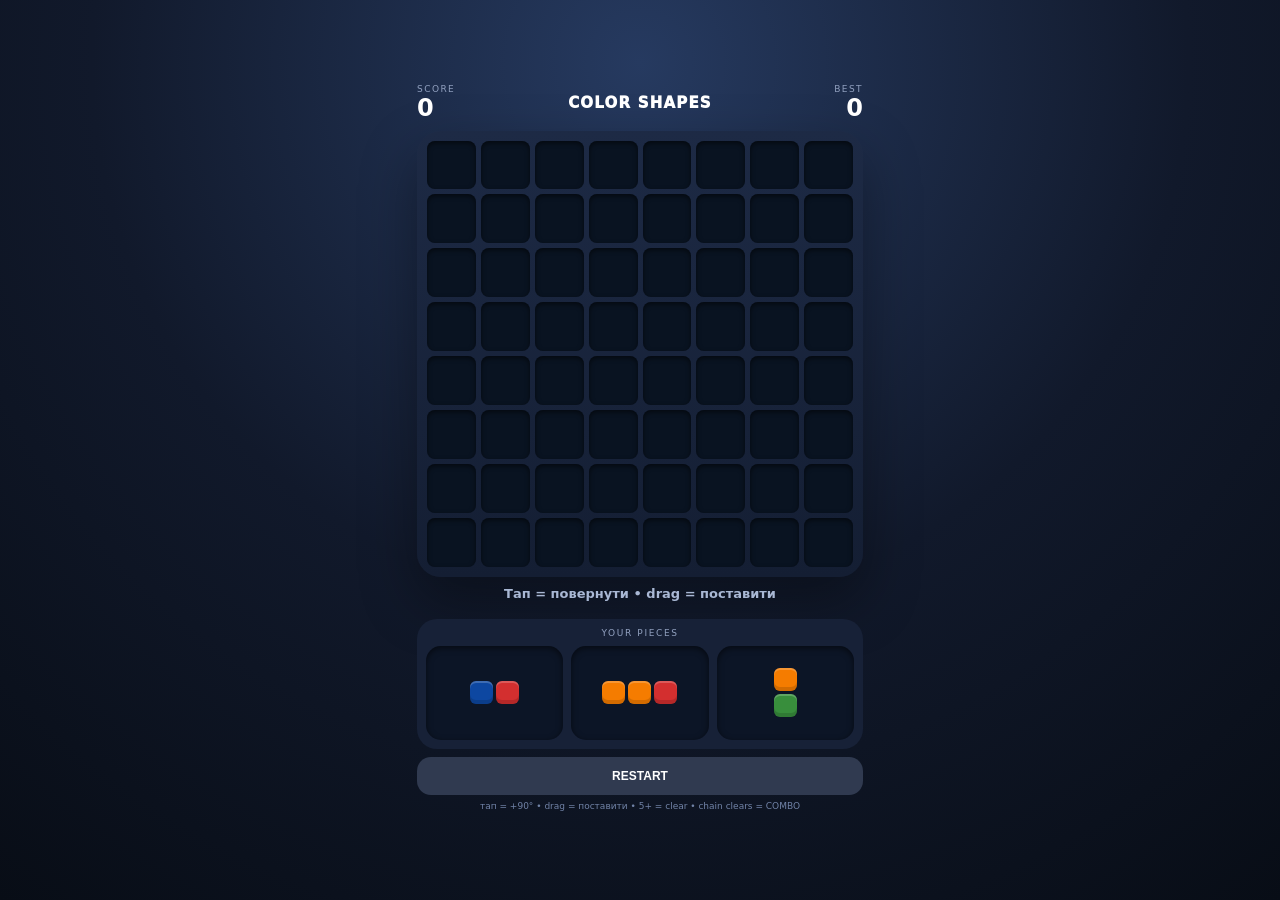
==== commit 94786b96: "йцу" ====
--- a/index.html
+++ b/index.html
@@ -260,7 +260,7 @@
         pointer-events: none;
         display: none;
         filter: drop-shadow(0 10px 18px rgba(0, 0, 0, 0.4));
-        transform: translate(-50%, -65%) scale(1.05);
+        transform: translate(-50%, -50%) scale(1.08);
       }
       .dragGhost.show {
         display: block;
@@ -771,18 +771,17 @@
       }
       function boardCellFromPoint(cx, cy) {
         const r = boardEl.getBoundingClientRect();
-        if (cx < r.left || cx > r.right || cy < r.top || cy > r.bottom)
+        const px = cx + DRAG_LIFT_X;
+        const py = cy - DRAG_LIFT_Y;
+        if (px < r.left || px > r.right || py < r.top || py > r.bottom)
           return null;
-        return {
-          x: Math.min(
-            7,
-            Math.max(0, Math.floor((cx - r.left) / (r.width / SIZE))),
-          ),
-          y: Math.min(
-            7,
-            Math.max(0, Math.floor((cy - r.top) / (r.height / SIZE))),
-          ),
-        };
+        const cellW = r.width / SIZE,
+          cellH = r.height / SIZE;
+        let x = Math.round((px - r.left - cellW / 2) / cellW);
+        let y = Math.round((py - r.top - cellH / 2) / cellH);
+        x = Math.max(0, Math.min(SIZE - 1, x));
+        y = Math.max(0, Math.min(SIZE - 1, y));
+        return { x, y };
       }
       function clearPreview() {
         boardEl
@@ -872,8 +871,8 @@
       }
       function updateDrag(cx, cy) {
         if (!dragging) return;
-        ghost.style.left = cx + "px";
-        ghost.style.top = cy + "px";
+        ghost.style.left = cx + DRAG_LIFT_X + "px";
+        ghost.style.top = cy - DRAG_LIFT_Y + "px";
         const pos = boardCellFromPoint(cx, cy);
         if (!pos) {
           clearPreview();
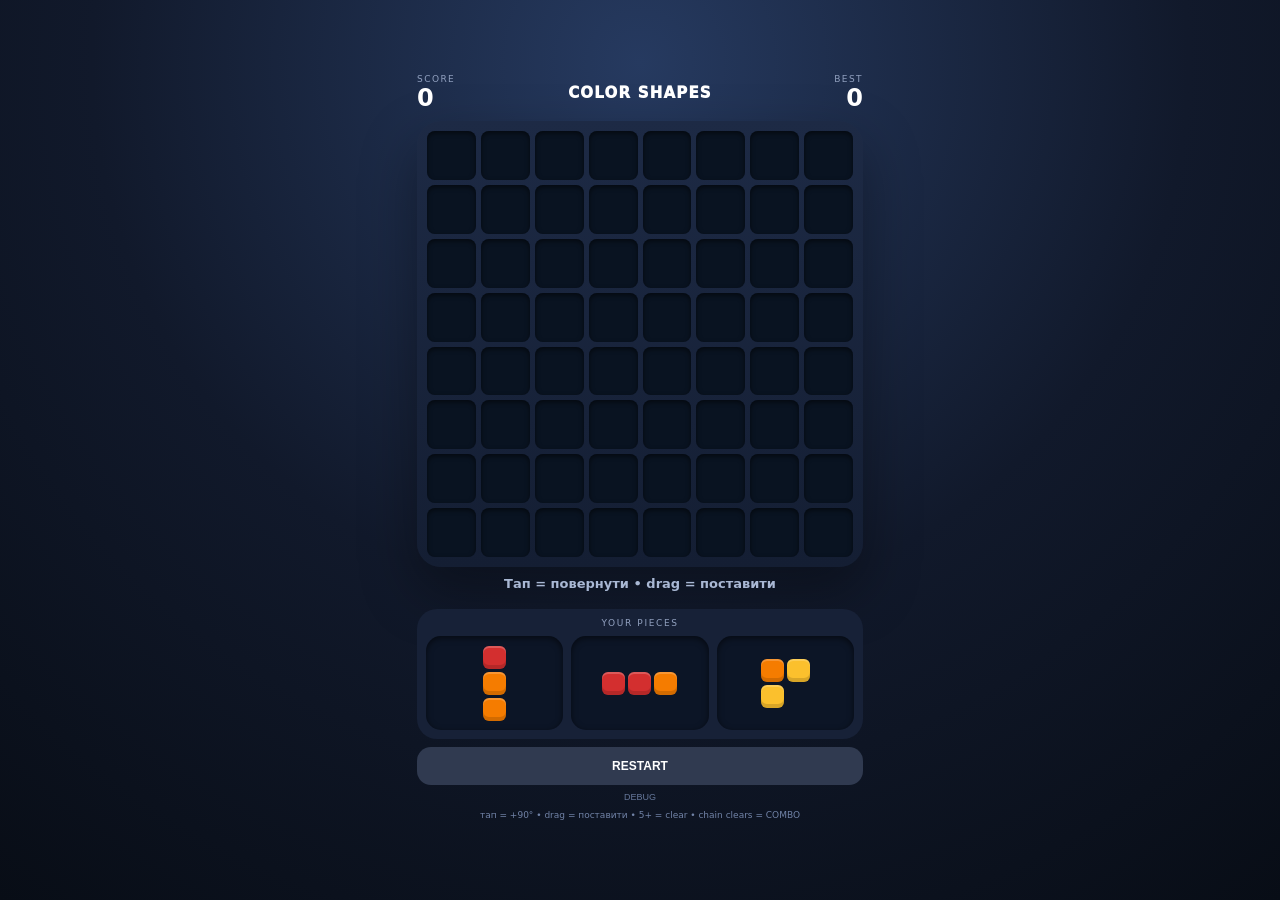
==== commit 529e9489: "ф" ====
--- a/index.html
+++ b/index.html
@@ -481,6 +481,33 @@
       <div class="actions" style="grid-template-columns: 1fr">
         <button class="btn gray" id="restart">RESTART</button>
       </div>
+      <button
+        id="debugToggle"
+        style="
+          width: 100%;
+          margin-top: 6px;
+          border: 0;
+          background: transparent;
+          color: #66789b;
+          font-size: 9px;
+        "
+      >
+        DEBUG
+      </button>
+      <div
+        id="debug"
+        style="
+          display: none;
+          margin-top: 6px;
+          padding: 8px;
+          border-radius: 10px;
+          background: #0b1423;
+          color: #91a0bf;
+          font:
+            10px ui-monospace,
+            monospace;
+        "
+      ></div>
       <div class="hint">
         тап = +90° • drag = поставити • 5+ = clear • chain clears = COMBO
       </div>
@@ -676,21 +703,69 @@
         setTimeout(() => app.classList.remove("shake"), 260);
       }
 
-      function makePiece() {
-        const shape = normalizeShape(rnd(SHAPES).map((p) => [...p])),
-          pal = [rnd(COLORS)];
-        pal.push(rnd(COLORS.filter((c) => c !== pal[0])));
-        if (Math.random() < 0.1)
-          pal.push(rnd(COLORS.filter((c) => !pal.includes(c))));
-        const colors = shape.map((_, i) => pal[i % pal.length]);
+      function difficultyProfile() {
+        const s = score;
+        if (s < 400)
+          return { tier: "CALM", colors: 4, maxSize: 3, hardChance: 0.1 };
+        if (s < 1200)
+          return { tier: "FLOW", colors: 5, maxSize: 3, hardChance: 0.2 };
+        if (s < 2500)
+          return { tier: "PRESSURE", colors: 5, maxSize: 4, hardChance: 0.38 };
+        return { tier: "ENDLESS", colors: 6, maxSize: 4, hardChance: 0.55 };
+      }
+      function shapePoolFor(profile) {
+        return SHAPES.filter((sh) => {
+          if (sh.length > profile.maxSize) return false;
+          if (profile.maxSize < 4 && sh.length === 4) return false;
+          return true;
+        });
+      }
+      function makeControlledPiece() {
+        const profile = difficultyProfile();
+        const palette = COLORS.slice(0, profile.colors);
+        const pool = shapePoolFor(profile);
+        let shape = normalizeShape(rnd(pool).map((p) => [...p]));
+        if (Math.random() < profile.hardChance && profile.maxSize >= 4) {
+          const hard = SHAPES.filter((s) => s.length === 4);
+          if (hard.length) shape = normalizeShape(rnd(hard).map((p) => [...p]));
+        }
+        const local = [rnd(palette)];
+        local.push(rnd(palette.filter((c) => c !== local[0])));
+        if (Math.random() < 0.1 && palette.length >= 5) {
+          local.push(rnd(palette.filter((c) => !local.includes(c))));
+        }
+        const colors = shape.map((_, i) => local[i % local.length]);
         for (let i = colors.length - 1; i > 0; i--) {
           const j = Math.floor(Math.random() * (i + 1));
           [colors[i], colors[j]] = [colors[j], colors[i]];
         }
         return { shape, colors, used: false };
       }
+      function generatePieceSet() {
+        let set = [
+          makeControlledPiece(),
+          makeControlledPiece(),
+          makeControlledPiece(),
+        ];
+        // Fairness: if board isn't empty, try several sets until at least one fits.
+        if (board.flat().some(Boolean)) {
+          for (let tries = 0; tries < 12; tries++) {
+            if (set.some(anyPlacement)) break;
+            set = [
+              makeControlledPiece(),
+              makeControlledPiece(),
+              makeControlledPiece(),
+            ];
+          }
+        }
+        return set;
+      }
+
+      function makePiece() {
+        return makeControlledPiece();
+      }
       function refillPieces() {
-        pieces = [makePiece(), makePiece(), makePiece()];
+        pieces = generatePieceSet();
         selected = -1;
         renderPieces();
         setStatus("Тап = повернути • drag = поставити");
@@ -762,6 +837,23 @@
           box.appendChild(card);
         });
       }
+
+      function previewPotentialClear(piece, ox, oy) {
+        if (!canPlace(piece, ox, oy)) return;
+        const temp = board.map((r) => [...r]);
+        piece.shape.forEach(
+          ([dx, dy], i) => (temp[oy + dy][ox + dx] = piece.colors[i]),
+        );
+        const groups = findGroups(temp);
+        groups.forEach((g) =>
+          g.cells.forEach(([x, y]) => {
+            const c = boardEl.querySelector(
+              `.cell[data-x="${x}"][data-y="${y}"]`,
+            );
+            if (c) c.classList.add("preview-clear");
+          }),
+        );
+      }
       function canPlace(p, ox, oy) {
         return p.shape.every(([dx, dy]) => {
           const x = ox + dx,
@@ -771,14 +863,15 @@
       }
       function boardCellFromPoint(cx, cy) {
         const r = boardEl.getBoundingClientRect();
-        const px = cx + DRAG_LIFT_X;
-        const py = cy - DRAG_LIFT_Y;
-        if (px < r.left || px > r.right || py < r.top || py > r.bottom)
+        if (cx < r.left || cx > r.right || cy < r.top || cy > r.bottom)
           return null;
-        const cellW = r.width / SIZE,
-          cellH = r.height / SIZE;
-        let x = Math.round((px - r.left - cellW / 2) / cellW);
-        let y = Math.round((py - r.top - cellH / 2) / cellH);
+
+        const cellW = r.width / SIZE;
+        const cellH = r.height / SIZE;
+
+        let x = Math.round((cx - r.left - cellW / 2) / cellW);
+        let y = Math.round((cy - r.top - cellH / 2) / cellH);
+
         x = Math.max(0, Math.min(SIZE - 1, x));
         y = Math.max(0, Math.min(SIZE - 1, y));
         return { x, y };
@@ -838,6 +931,7 @@
           if (c) c.classList.add(ok ? "preview-ok" : "preview-bad");
         });
         currentDrop = { x: ox, y: oy, ok };
+        if (ok) previewPotentialClear(p, ox, oy);
         if (ok) {
           const temp = board.map((r) => [...r]);
           p.shape.forEach(
@@ -854,14 +948,21 @@
         }
       }
       function beginPiecePointer(i, e) {
+        if (resolving || state !== "idle" || gameEnded) return;
         e.preventDefault();
         pressStart = { x: e.clientX, y: e.clientY, id: e.pointerId };
         pressPiece = i;
         dragPointerId = e.pointerId;
+
+        const card = e.currentTarget.getBoundingClientRect();
+        // grab offset relative to visual piece card center
+        grabOffsetX = e.clientX - (card.left + card.width / 2);
+        grabOffsetY = e.clientY - (card.top + card.height / 2);
       }
       function startDragFromPress(cx, cy) {
         if (pressPiece < 0) return;
         dragging = true;
+        state = "dragging";
         dragPieceIndex = pressPiece;
         selected = dragPieceIndex;
         renderPieces();
@@ -871,25 +972,37 @@
       }
       function updateDrag(cx, cy) {
         if (!dragging) return;
-        ghost.style.left = cx + DRAG_LIFT_X + "px";
-        ghost.style.top = cy - DRAG_LIFT_Y + "px";
-        const pos = boardCellFromPoint(cx, cy);
+
+        const visualX = cx - grabOffsetX;
+        const visualY = cy - grabOffsetY - 78;
+
+        ghost.style.left = visualX + "px";
+        ghost.style.top = visualY + "px";
+
+        const pos = boardCellFromPoint(visualX, visualY);
         if (!pos) {
           clearPreview();
           return;
         }
+
         previewPlacement(pieces[dragPieceIndex], pos.x, pos.y);
+        previewPotentialClear(pieces[dragPieceIndex], pos.x, pos.y);
       }
       function endDrag() {
         if (!dragging) return;
-        const idx = dragPieceIndex,
-          drop = currentDrop ? { ...currentDrop } : null;
+
+        const idx = dragPieceIndex;
+        const drop = currentDrop ? { ...currentDrop } : null;
+
         dragging = false;
         dragPieceIndex = -1;
         ghost.classList.remove("show");
         clearPreview();
-        if (drop && drop.ok) placePiece(idx, drop.x, drop.y);
-        else {
+        state = "idle";
+
+        if (drop && drop.ok) {
+          placePiece(idx, drop.x, drop.y);
+        } else {
           setStatus("Не влазить — спробуй інше місце");
           haptic(10);
         }
@@ -900,7 +1013,7 @@
           if (!pressStart || e.pointerId !== pressStart.id) return;
           const dx = e.clientX - pressStart.x,
             dy = e.clientY - pressStart.y;
-          if (!dragging && Math.hypot(dx, dy) > 9)
+          if (!dragging && Math.hypot(dx, dy) > 14)
             startDragFromPress(e.clientX, e.clientY);
           else if (dragging) updateDrag(e.clientX, e.clientY);
         },
@@ -935,8 +1048,16 @@
       });
       async function placePiece(i, ox, oy) {
         const p = pieces[i];
-        if (!p || p.used || !canPlace(p, ox, oy) || resolving) return;
-
+        if (
+          !p ||
+          p.used ||
+          !canPlace(p, ox, oy) ||
+          resolving ||
+          state !== "idle"
+        )
+          return;
+
+        state = "placing";
         resolving = true;
         lastPlacedCells = [];
 
@@ -953,29 +1074,29 @@
         score += p.shape.length * 2;
         haptic(18);
 
-        // First show the placed piece.
         renderBoard();
         renderPieces();
         $("score").textContent = score;
         setStatus("PLACED");
 
         await new Promise((r) => setTimeout(r, 180));
-
-        // Fully finish all clears BEFORE considering game over.
-        await resolveClears();
-
+        state = "clearing";
+        const didClear = await resolveClears();
+
+        if (!didClear) comboStreak = 0;
+
+        state = "scoring";
         resolving = false;
 
-        // Refill if all 3 were used. Refill itself will check game over
-        // against the UPDATED board after the clear.
         if (pieces.every((q) => q.used)) {
-          setTimeout(() => {
-            refillPieces();
-          }, 220);
-        } else {
+          state = "refill";
+          pieces = generatePieceSet();
+          selected = -1;
           renderPieces();
-          checkGameOver();
-        }
+        }
+
+        state = "idle";
+        checkGameOver();
       }
       function rotatePiece(i) {
         const p = pieces[i];
@@ -987,14 +1108,23 @@
         setStatus("Повернуто на 90°");
         haptic(8);
       }
+
+      function groupScore(n) {
+        if (n <= 5) return 50;
+        if (n === 6) return 75;
+        if (n === 7) return 115;
+        if (n === 8) return 165;
+        if (n === 9) return 230;
+        if (n === 10) return 310;
+        if (n === 11) return 400;
+        return 500 + (n - 12) * 110;
+      }
       async function resolveClears() {
         const groups = findGroups();
-
         if (!groups.length) {
-          comboStreak = 0;
           render();
           setStatus("Плануй наступний хід");
-          return;
+          return false;
         }
 
         comboStreak++;
@@ -1004,119 +1134,82 @@
           g.cells.forEach(([x, y]) => unique.set(`${x},${y}`, [x, y])),
         );
         const cells = [...unique.values()];
-        const count = cells.length;
+        const clearedSet = new Set(cells.map(([x, y]) => `${x},${y}`));
+
         const colorCount = new Set(groups.map((g) => g.color)).size;
-
-        const clearedSet = new Set(cells.map(([x, y]) => `${x},${y}`));
         const perfectPiece =
           lastPlacedCells.length > 0 &&
           lastPlacedCells.every(([x, y]) => clearedSet.has(`${x},${y}`));
 
-        // wave origin = center of cleared cells
-        const cx = cells.reduce((a, [x]) => a + x, 0) / cells.length;
-        const cy = cells.reduce((a, [, y]) => a + y, 0) / cells.length;
-        const ordered = [...cells].sort((a, b) => {
-          const da = Math.abs(a[0] - cx) + Math.abs(a[1] - cy);
-          const db = Math.abs(b[0] - cx) + Math.abs(b[1] - cy);
-          return da - db;
-        });
-
-        ordered.forEach(([x, y], idx) => {
+        cells.forEach(([x, y]) => {
           const cube = boardEl.querySelector(
             `.cell[data-x="${x}"][data-y="${y}"] .cube`,
           );
-          if (cube) {
-            cube.classList.add("clearReady");
-            cube.dataset.wave = String(idx % 6);
-          }
+          if (cube) cube.classList.add("clearReady");
         });
 
-        const base = sizeBaseScore(count);
-        const multi = colorCount >= 3 ? 3 : colorCount === 2 ? 2 : 1;
-        const comboMult = 1 + Math.max(0, comboStreak - 1) * 0.25;
+        let base = 0;
+        groups.forEach((g) => (base += groupScore(g.cells.length)));
+
+        const colorMult = colorCount >= 3 ? 3 : colorCount === 2 ? 2 : 1;
+        const comboMult = 1 + (comboStreak - 1) * 0.25;
         const perfectBonus = perfectPiece ? 100 : 0;
-
-        let clearScore = Math.round(base * multi * comboMult) + perfectBonus;
-
-        let headline = sizeLabel(count);
-        if (colorCount === 2) headline = "DOUBLE CLEAR";
-        if (colorCount >= 3) headline = "TRIPLE CLEAR";
-
-        setStatus(headline);
-
-        await new Promise((r) => setTimeout(r, 210));
-
-        ordered.forEach(([x, y], idx) => {
+        const gained = Math.round(base * colorMult * comboMult) + perfectBonus;
+
+        let label =
+          colorCount >= 3
+            ? "TRIPLE CLEAR"
+            : colorCount === 2
+              ? "DOUBLE CLEAR"
+              : cells.length >= 9
+                ? "AWESOME!"
+                : cells.length >= 7
+                  ? "GREAT!"
+                  : cells.length === 6
+                    ? "NICE!"
+                    : "CLEAR";
+        setStatus(label);
+
+        await new Promise((r) => setTimeout(r, 220));
+
+        cells.forEach(([x, y]) => {
           const cube = boardEl.querySelector(
             `.cell[data-x="${x}"][data-y="${y}"] .cube`,
           );
           if (cube) {
             cube.classList.remove("clearReady");
-            cube.classList.add("pop", `wave${Math.min(5, idx % 6)}`);
+            cube.classList.add("pop");
           }
         });
 
-        // particles per color group
-        groups.forEach((g) => spawnParticles(g.cells, g.color));
-
-        if (count >= 8 || colorCount >= 2) boardShake();
-
-        haptic(
-          count >= 12
-            ? [25, 25, 35, 25, 55]
-            : colorCount >= 2
-              ? [25, 35, 25]
-              : 28,
-        );
-
-        const combo = $("combo");
-        combo.textContent = headline;
-        combo.className = "combo show";
-
-        showScorePopup(`+${clearScore}`);
-
-        if (comboStreak >= 2) showBadge(`COMBO x${comboStreak}`);
-        if (perfectPiece)
-          setTimeout(() => showBadge("PERFECT PIECE +100"), 250);
-
-        await new Promise((r) => setTimeout(r, 360));
+        haptic(colorCount >= 2 ? [25, 35, 25] : 28);
+        await new Promise((r) => setTimeout(r, 340));
 
         cells.forEach(([x, y]) => (board[y][x] = null));
-        score += clearScore;
-
-        const occupied = countOccupied();
-        let boardBonus = 0;
-
-        if (occupied === 0) {
-          boardBonus = 500;
-          score += boardBonus;
-          setTimeout(() => showBadge("PERFECT BOARD +500"), 380);
-        } else if (occupied <= 5) {
-          boardBonus = 150;
-          score += boardBonus;
-          setTimeout(() => showBadge("CLEAN +150"), 380);
-        }
-
-        const oldBest = best;
+        score += gained;
+
+        const occ = board.flat().filter(Boolean).length;
+        if (occ === 0) score += 500;
+        else if (occ <= 5) score += 150;
+
         if (score > best) {
           best = score;
           localStorage.setItem("colorShapesBest", best);
         }
-
         render();
+
+        if (typeof showScorePopup === "function") showScorePopup(`+${gained}`);
+        if (typeof showBadge === "function") {
+          if (comboStreak >= 2) showBadge(`COMBO x${comboStreak}`);
+          if (perfectPiece)
+            setTimeout(() => showBadge("PERFECT PIECE +100"), 180);
+          if (occ === 0) setTimeout(() => showBadge("PERFECT BOARD +500"), 360);
+          else if (occ <= 5) setTimeout(() => showBadge("CLEAN +150"), 360);
+        }
+
         $("score").textContent = score;
         $("best").textContent = best;
-
-        if (score > oldBest) {
-          setStatus("NEW BEST!");
-          setTimeout(() => showBadge("NEW BEST"), 520);
-        } else {
-          const parts = [headline];
-          if (comboStreak >= 2) parts.push(`COMBO x${comboStreak}`);
-          setStatus(parts.join(" • "));
-        }
-
-        setTimeout(() => (combo.className = "combo"), 850);
+        return true;
       }
       function anyPlacement(p) {
         for (let y = 0; y < SIZE; y++)
@@ -1124,24 +1217,16 @@
         return false;
       }
       function checkGameOver() {
-        // Important: never judge the board before a pending clear has finished.
-        if (gameEnded || resolving) return;
-
+        if (gameEnded || resolving || state !== "idle") return;
         const available = pieces.filter((p) => !p.used);
-
-        // No pieces left means we're about to refill, not lose.
         if (!available.length) return;
-
-        // If even one available piece fits somewhere, game continues.
         if (available.some(anyPlacement)) return;
 
         gameEnded = true;
-
         if (score > best) {
           best = score;
           localStorage.setItem("colorShapesBest", best);
         }
-
         $("best").textContent = best;
         $("goScore").textContent = score;
         $("goText").textContent = score >= best ? "NEW BEST" : "";
@@ -1158,6 +1243,7 @@
         selected = -1;
         gameEnded = false;
         resolving = false;
+        state = "idle";
         dragging = false;
         comboStreak = 0;
         lastPlacedCells = [];
@@ -1169,6 +1255,12 @@
       }
       $("restart").onclick = newGame;
       $("playAgain").onclick = newGame;
+      $("debugToggle").onclick = () => {
+        const d = $("debug");
+        d.style.display = d.style.display === "none" ? "block" : "none";
+        const p = difficultyProfile();
+        d.textContent = `tier=${p.tier} colors=${p.colors} maxSize=${p.maxSize} combo=${comboStreak} state=${state}`;
+      };
       newGame();
     </script>
   </body>
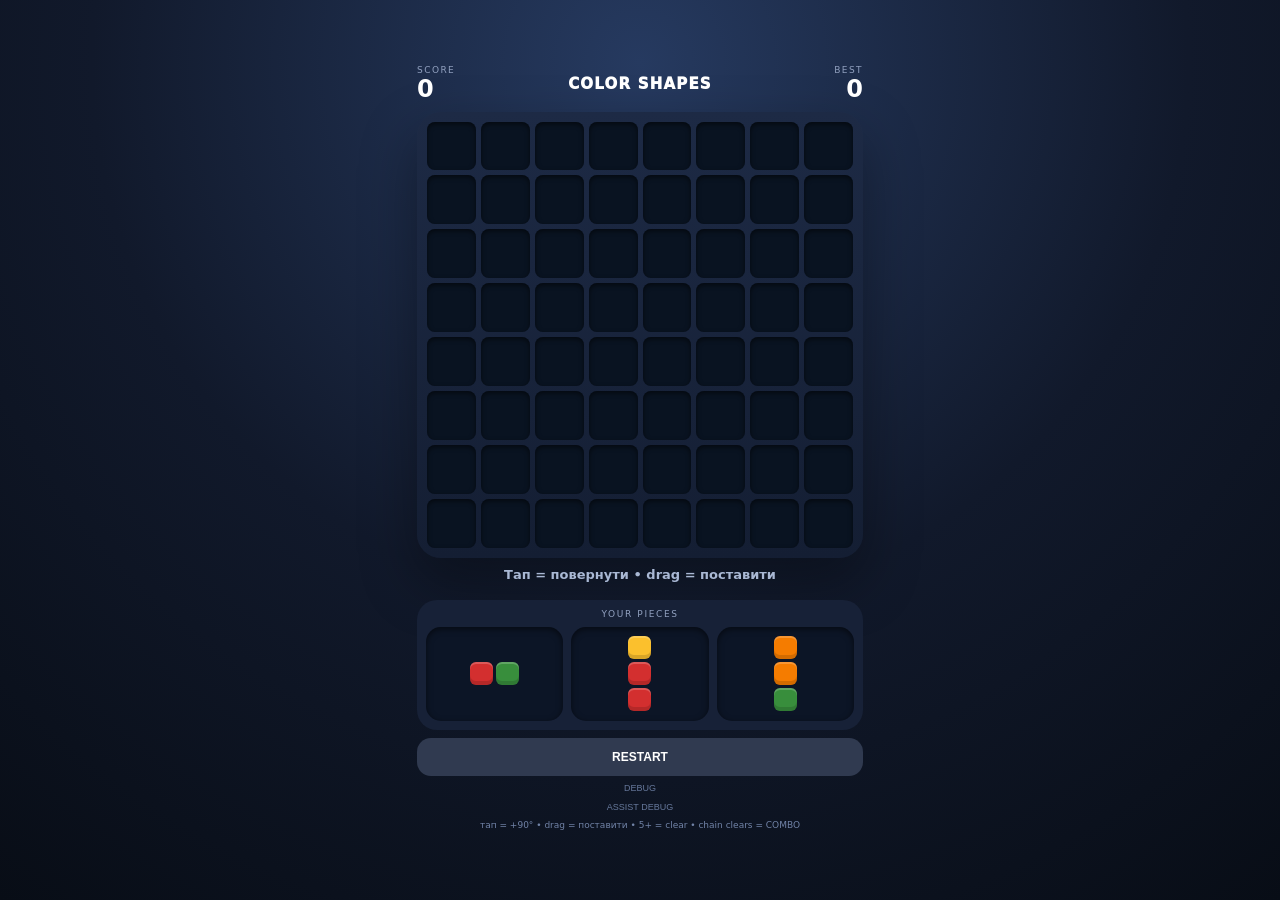
==== commit 146ca68d: "ф" ====
--- a/index.html
+++ b/index.html
@@ -500,6 +500,33 @@
           display: none;
           margin-top: 6px;
           padding: 8px;
+          border-radius: 10px;
+          background: #0b1423;
+          color: #91a0bf;
+          font:
+            10px ui-monospace,
+            monospace;
+        "
+      ></div>
+      <button
+        id="assistDebugToggle"
+        style="
+          width: 100%;
+          margin-top: 6px;
+          border: 0;
+          background: transparent;
+          color: #66789b;
+          font-size: 9px;
+        "
+      >
+        ASSIST DEBUG
+      </button>
+      <div
+        id="assistDebug"
+        style="
+          display: none;
+          margin-top: 5px;
+          padding: 7px;
           border-radius: 10px;
           background: #0b1423;
           color: #91a0bf;
@@ -601,11 +628,29 @@
         pieces = [],
         selected = -1,
         gameEnded = false,
+        resolving = false,
+        state = "idle",
         dragging = false,
         dragPointerId = null,
         dragPieceIndex = -1,
         currentDrop = null,
-        spawnedCells = new Set();
+        pressStart = null,
+        pressPiece = -1,
+        grabOffsetX = 0,
+        grabOffsetY = 0,
+        spawnedCells = new Set(),
+        comboStreak = 0,
+        lastPlacedCells = [],
+        noClearMoves = 0,
+        assistCooldown = 0,
+        lastDanger = 0,
+        lastAssistMode = "RANDOM",
+        lastRescueScore = 0,
+        lastMonoChance = 0,
+        lastMonoColor = "-",
+        lastTripleChance = 0,
+        lastPieceColorMode = "-",
+        lastSetSource = "-";
       const $ = (id) => document.getElementById(id),
         boardEl = $("board"),
         ghost = $("dragGhost"),
@@ -627,6 +672,26 @@
       }
       function rotateShape(s) {
         return normalizeShape(s.map(([x, y]) => [-y, x]));
+      }
+      function mirrorShape(s) {
+        // Horizontal mirror, then normalize back to top-left.
+        return normalizeShape(s.map(([x, y]) => [-x, y]));
+      }
+      function randomizeOrientation(shape) {
+        let s = shape.map((p) => [...p]);
+
+        // 50% chance to use mirrored variant.
+        if (Math.random() < 0.5) {
+          s = mirrorShape(s);
+        }
+
+        // Random starting rotation: 0 / 90 / 180 / 270.
+        const turns = Math.floor(Math.random() * 4);
+        for (let i = 0; i < turns; i++) {
+          s = rotateShape(s);
+        }
+
+        return normalizeShape(s);
       }
 
       function countOccupied() {
@@ -720,26 +785,223 @@
           return true;
         });
       }
+
+      function colorStatsOnBoard() {
+        const stats = {};
+        COLORS.forEach((c) => (stats[c] = { count: 0, maxGroup: 0 }));
+        const seen = Array.from({ length: SIZE }, () =>
+          Array(SIZE).fill(false),
+        );
+
+        for (let y = 0; y < SIZE; y++)
+          for (let x = 0; x < SIZE; x++) {
+            const c = board[y][x];
+            if (!c) continue;
+            stats[c].count++;
+
+            if (seen[y][x]) continue;
+            const q = [[x, y]];
+            seen[y][x] = true;
+            let n = 0;
+
+            while (q.length) {
+              const [cx, cy] = q.pop();
+              n++;
+              [
+                [cx + 1, cy],
+                [cx - 1, cy],
+                [cx, cy + 1],
+                [cx, cy - 1],
+              ].forEach(([nx, ny]) => {
+                if (
+                  nx >= 0 &&
+                  nx < SIZE &&
+                  ny >= 0 &&
+                  ny < SIZE &&
+                  !seen[ny][nx] &&
+                  board[ny][nx] === c
+                ) {
+                  seen[ny][nx] = true;
+                  q.push([nx, ny]);
+                }
+              });
+            }
+
+            stats[c].maxGroup = Math.max(stats[c].maxGroup, n);
+          }
+
+        return stats;
+      }
+
+      function monoChance() {
+        // IMPORTANT: do not call dangerScore() from here.
+        // Piece generation itself can be used by danger evaluation, so that would recurse.
+        const occ = occupiedCount() / (SIZE * SIZE);
+        let d = lastDanger;
+
+        // If danger hasn't been evaluated yet, use only a cheap occupancy estimate.
+        if (!Number.isFinite(d) || d <= 0) {
+          d = Math.round(occ * 70 + Math.min(20, noClearMoves * 4));
+        }
+
+        let chance = 0.06;
+        if (d >= 45) chance = 0.09;
+        if (d >= 70) chance = 0.14;
+        if (assistCooldown > 0) chance = Math.min(chance, 0.07);
+
+        lastMonoChance = chance;
+        return chance;
+      }
+      function chooseMonoColor() {
+        const stats = colorStatsOnBoard();
+        const profile =
+          typeof difficultyProfile === "function"
+            ? difficultyProfile()
+            : { colors: COLORS.length };
+        const palette = COLORS.slice(0, profile.colors || COLORS.length);
+
+        const weighted = [];
+
+        for (const c of palette) {
+          const s = stats[c] || { count: 0, maxGroup: 0 };
+          let w = 1;
+
+          // Existing lonely / awkward colors are useful.
+          if (s.count === 1) w += 3;
+          if (s.count === 2) w += 4;
+
+          // Near-clears get a strong preference.
+          if (s.maxGroup === 3) w += 5;
+          if (s.maxGroup === 4) w += 8;
+
+          // Color already present, but not dominant.
+          if (s.count >= 3 && s.count <= 6) w += 2;
+
+          for (let i = 0; i < Math.max(1, Math.round(w)); i++) weighted.push(c);
+        }
+
+        const color = weighted.length
+          ? weighted[Math.floor(Math.random() * weighted.length)]
+          : palette[Math.floor(Math.random() * palette.length)];
+        lastMonoColor = color;
+        return color;
+      }
+
+      function makeMonoPiece() {
+        const profile =
+          typeof difficultyProfile === "function"
+            ? difficultyProfile()
+            : { maxSize: 4 };
+        const maxSize = profile.maxSize || 4;
+
+        // Normal shapes only. Mono square/line can appear naturally but aren't favored.
+        const pool = SHAPES.filter((s) => s.length >= 2 && s.length <= maxSize);
+        const shape = randomizeOrientation(
+          normalizeShape(rnd(pool).map((p) => [...p])),
+        );
+        const color = chooseMonoColor();
+        const colors = shape.map(() => color);
+
+        return { shape, colors, used: false, mono: true };
+      }
+
+      function tripleChanceForCurrentState() {
+        // Triple-color pieces are a "near record" tension mechanic,
+        // not a generic late-game difficulty spike.
+
+        const d =
+          typeof dangerScore === "function" ? dangerScore() : lastDanger;
+        const occ = occupiedCount() / (SIZE * SIZE);
+
+        // Never add extra difficulty when the player is already in danger
+        // or while adaptive assist is helping.
+        if (
+          d >= 58 ||
+          occ >= 0.76 ||
+          lastAssistMode === "BIAS" ||
+          lastAssistMode === "OPPORTUNITY" ||
+          lastAssistMode === "COOLDOWN" ||
+          lastAssistMode === "FALLBACK"
+        ) {
+          lastTripleChance = 0;
+          return 0;
+        }
+
+        // No meaningful record yet -> no triple pieces.
+        if (!best || best < 500) {
+          lastTripleChance = 0;
+          return 0;
+        }
+
+        const ratio = score / best;
+        let chance = 0;
+
+        // Start gently when approaching the record.
+        if (ratio >= 0.8 && ratio < 0.9) chance = 0.025;
+        else if (ratio >= 0.9 && ratio < 0.97) chance = 0.05;
+        else if (ratio >= 0.97 && ratio <= 1.05) chance = 0.08;
+
+        // Cap it so triples still feel rare.
+        chance = Math.min(chance, 0.08);
+
+        lastTripleChance = chance;
+        return chance;
+      }
+
+      function choosePieceColorMode() {
+        const tripleChance = tripleChanceForCurrentState();
+
+        if (tripleChance > 0 && Math.random() < tripleChance) {
+          lastPieceColorMode = "TRIPLE";
+          return 3;
+        }
+
+        lastPieceColorMode = "DOUBLE";
+        return 2;
+      }
+
       function makeControlledPiece() {
+        if (Math.random() < monoChance()) {
+          lastPieceColorMode = "MONO";
+          return makeMonoPiece();
+        }
+
         const profile = difficultyProfile();
         const palette = COLORS.slice(0, profile.colors);
         const pool = shapePoolFor(profile);
-        let shape = normalizeShape(rnd(pool).map((p) => [...p]));
+
+        let shape = randomizeOrientation(
+          normalizeShape(rnd(pool).map((p) => [...p])),
+        );
+
         if (Math.random() < profile.hardChance && profile.maxSize >= 4) {
           const hard = SHAPES.filter((s) => s.length === 4);
-          if (hard.length) shape = normalizeShape(rnd(hard).map((p) => [...p]));
-        }
+          if (hard.length) {
+            shape = randomizeOrientation(
+              normalizeShape(rnd(hard).map((p) => [...p])),
+            );
+          }
+        }
+
+        const mode = choosePieceColorMode();
         const local = [rnd(palette)];
-        local.push(rnd(palette.filter((c) => c !== local[0])));
-        if (Math.random() < 0.1 && palette.length >= 5) {
-          local.push(rnd(palette.filter((c) => !local.includes(c))));
-        }
+
+        const secondPool = palette.filter((c) => c !== local[0]);
+        if (secondPool.length) local.push(rnd(secondPool));
+
+        if (mode === 3) {
+          const thirdPool = palette.filter((c) => !local.includes(c));
+          if (thirdPool.length) local.push(rnd(thirdPool));
+        }
+
         const colors = shape.map((_, i) => local[i % local.length]);
+
         for (let i = colors.length - 1; i > 0; i--) {
           const j = Math.floor(Math.random() * (i + 1));
           [colors[i], colors[j]] = [colors[j], colors[i]];
         }
-        return { shape, colors, used: false };
+
+        return { shape, colors, used: false, mono: false };
       }
       function generatePieceSet() {
         let set = [
@@ -761,14 +1023,280 @@
         return set;
       }
 
+      function rotateShapeN(shape, n) {
+        let s = shape.map((p) => [...p]);
+        for (let i = 0; i < n; i++) s = rotateShape(s);
+        return s;
+      }
+      function occupiedCount() {
+        return board.flat().filter(Boolean).length;
+      }
+      function largestFreeRegion() {
+        const seen = Array.from({ length: SIZE }, () =>
+          Array(SIZE).fill(false),
+        );
+        let best = 0;
+        for (let y = 0; y < SIZE; y++)
+          for (let x = 0; x < SIZE; x++) {
+            if (board[y][x] || seen[y][x]) continue;
+            const q = [[x, y]];
+            seen[y][x] = true;
+            let n = 0;
+            while (q.length) {
+              const [cx, cy] = q.pop();
+              n++;
+              [
+                [cx + 1, cy],
+                [cx - 1, cy],
+                [cx, cy + 1],
+                [cx, cy - 1],
+              ].forEach(([nx, ny]) => {
+                if (
+                  nx >= 0 &&
+                  nx < SIZE &&
+                  ny >= 0 &&
+                  ny < SIZE &&
+                  !board[ny][nx] &&
+                  !seen[ny][nx]
+                ) {
+                  seen[ny][nx] = true;
+                  q.push([nx, ny]);
+                }
+              });
+            }
+            best = Math.max(best, n);
+          }
+        return best;
+      }
+      function countValidPlacements(piece) {
+        let n = 0;
+        for (let rot = 0; rot < 4; rot++) {
+          const shape = rotateShapeN(piece.shape, rot);
+          const test = { ...piece, shape };
+          for (let y = 0; y < SIZE; y++)
+            for (let x = 0; x < SIZE; x++) {
+              if (canPlace(test, x, y)) n++;
+            }
+        }
+        return n;
+      }
+      function totalMobilityForSet(set) {
+        return set.reduce((a, p) => a + countValidPlacements(p), 0);
+      }
+      function dangerScore() {
+        const occ = occupiedCount();
+        const occupancy = occ / (SIZE * SIZE);
+        const freeRegion = largestFreeRegion() / (SIZE * SIZE);
+
+        // Probe a handful of fresh pieces to estimate how constrained the board is.
+        const probes = [makePieceRaw(), makePieceRaw(), makePieceRaw()];
+        const mobility = Math.min(1, totalMobilityForSet(probes) / 45);
+
+        let score = 0;
+        score += occupancy * 55;
+        score += (1 - freeRegion) * 20;
+        score += (1 - mobility) * 15;
+        score += Math.min(10, noClearMoves * 2.5);
+
+        return Math.max(0, Math.min(100, Math.round(score)));
+      }
+      function simulatePlacement(piece, ox, oy) {
+        const temp = board.map((r) => [...r]);
+        piece.shape.forEach(
+          ([dx, dy], i) => (temp[oy + dy][ox + dx] = piece.colors[i]),
+        );
+
+        const groups = findGroups(temp);
+        let cleared = 0;
+        groups.forEach((g) => (cleared += g.cells.length));
+
+        // Also reward near-clears: connected groups of exactly 4 after placement.
+        const seen = Array.from({ length: SIZE }, () =>
+          Array(SIZE).fill(false),
+        );
+        let near = 0;
+        for (let y = 0; y < SIZE; y++)
+          for (let x = 0; x < SIZE; x++) {
+            const color = temp[y][x];
+            if (!color || seen[y][x]) continue;
+            const q = [[x, y]],
+              group = [];
+            seen[y][x] = true;
+            while (q.length) {
+              const [cx, cy] = q.pop();
+              group.push([cx, cy]);
+              [
+                [cx + 1, cy],
+                [cx - 1, cy],
+                [cx, cy + 1],
+                [cx, cy - 1],
+              ].forEach(([nx, ny]) => {
+                if (
+                  nx >= 0 &&
+                  nx < SIZE &&
+                  ny >= 0 &&
+                  ny < SIZE &&
+                  !seen[ny][nx] &&
+                  temp[ny][nx] === color
+                ) {
+                  seen[ny][nx] = true;
+                  q.push([nx, ny]);
+                }
+              });
+            }
+            if (group.length === 4) near++;
+          }
+
+        return { cleared, near };
+      }
+      function rescueScorePiece(piece) {
+        let best = -Infinity;
+        for (let rot = 0; rot < 4; rot++) {
+          const shape = rotateShapeN(piece.shape, rot);
+          const p = { ...piece, shape };
+          for (let y = 0; y < SIZE; y++)
+            for (let x = 0; x < SIZE; x++) {
+              if (!canPlace(p, x, y)) continue;
+              const sim = simulatePlacement(p, x, y);
+              const mobilityBonus = 1;
+              const score = sim.cleared * 18 + sim.near * 6 + mobilityBonus;
+              best = Math.max(best, score);
+            }
+        }
+        if (best === -Infinity) return -1000;
+        best += Math.min(18, countValidPlacements(piece) * 0.4);
+        if (piece.mono) best += 6;
+        return best;
+      }
+      function rescueScoreSet(set) {
+        const scores = set.map(rescueScorePiece).sort((a, b) => b - a);
+        const mobility = Math.min(30, totalMobilityForSet(set) * 0.25);
+        // Strongly value at least one useful rescue, but keep other pieces playable too.
+        return scores[0] * 1.0 + scores[1] * 0.25 + scores[2] * 0.08 + mobility;
+      }
+      function makePieceRaw() {
+        const profile = difficultyProfile();
+        const palette = COLORS.slice(0, profile.colors);
+        let pool = shapePoolFor(profile);
+        if (!pool.length) pool = SHAPES;
+
+        let shape = randomizeOrientation(
+          normalizeShape(rnd(pool).map((p) => [...p])),
+        );
+
+        if (profile.maxSize >= 4 && Math.random() < profile.hardChance) {
+          const hard = SHAPES.filter((s) => s.length === 4);
+          if (hard.length) {
+            shape = randomizeOrientation(
+              normalizeShape(rnd(hard).map((p) => [...p])),
+            );
+          }
+        }
+
+        const local = [rnd(palette)];
+        const alternatives = palette.filter((c) => c !== local[0]);
+        if (alternatives.length) local.push(rnd(alternatives));
+
+        const colors = shape.map((_, i) => local[i % local.length]);
+
+        for (let i = colors.length - 1; i > 0; i--) {
+          const j = Math.floor(Math.random() * (i + 1));
+          [colors[i], colors[j]] = [colors[j], colors[i]];
+        }
+
+        return { shape, colors, used: false, mono: false };
+      }
+      function generateOpportunitySet() {
+        const danger = dangerScore();
+        lastDanger = danger;
+
+        // Cooldown means truly random-ish generation after a rescue.
+        if (assistCooldown > 0) {
+          assistCooldown--;
+          lastAssistMode = "COOLDOWN";
+          lastRescueScore = 0;
+          return [
+            makeControlledPiece(),
+            makeControlledPiece(),
+            makeControlledPiece(),
+          ];
+        }
+
+        if (danger < 45) {
+          lastAssistMode = "RANDOM";
+          lastRescueScore = 0;
+          return [
+            makeControlledPiece(),
+            makeControlledPiece(),
+            makeControlledPiece(),
+          ];
+        }
+
+        const candidates = [];
+        const tries = danger >= 72 ? 30 : 16;
+        lastAssistMode = danger >= 72 ? "OPPORTUNITY" : "BIAS";
+        lastAssistMode = danger >= 72 ? "OPPORTUNITY" : "BIAS";
+
+        for (let i = 0; i < tries; i++) {
+          const set = [
+            makeControlledPiece(),
+            makeControlledPiece(),
+            makeControlledPiece(),
+          ];
+          // must have at least one valid placement
+          if (!set.some((p) => countValidPlacements(p) > 0)) continue;
+          const rs = rescueScoreSet(set);
+          candidates.push({ set, score: rs });
+        }
+
+        if (!candidates.length) {
+          lastAssistMode = "FALLBACK";
+          lastRescueScore = 0;
+          return [
+            makeControlledPiece(),
+            makeControlledPiece(),
+            makeControlledPiece(),
+          ];
+        }
+
+        candidates.sort((a, b) => b.score - a.score);
+
+        if (danger < 72) {
+          lastAssistMode = "BIAS";
+          const top = Math.max(2, Math.ceil(candidates.length * 0.45));
+          const pick = candidates[Math.floor(Math.random() * top)];
+          lastRescueScore = Math.round(pick.score);
+          return pick.set;
+        }
+
+        // High danger: choose randomly from upper 10–30%, not the absolute best.
+        lastAssistMode = "OPPORTUNITY";
+        const from = Math.floor(candidates.length * 0.1);
+        const to = Math.max(from + 1, Math.ceil(candidates.length * 0.3));
+        const idx = from + Math.floor(Math.random() * Math.max(1, to - from));
+        const pick = candidates[Math.min(idx, candidates.length - 1)];
+        lastRescueScore = Math.round(pick.score);
+        return pick.set;
+      }
+
       function makePiece() {
         return makeControlledPiece();
       }
+      function makePieceLegacy() {
+        return makeControlledPiece();
+      }
+      function makePiece() {
+        return makeControlledPiece();
+      }
       function refillPieces() {
-        pieces = generatePieceSet();
+        pieces = generateOpportunitySet();
+        lastSetSource = "OPPORTUNITY_GENERATOR";
         selected = -1;
         renderPieces();
         setStatus("Тап = повернути • drag = поставити");
+
+        // Game over is checked only after the new set exists
+        // and only against the already-updated board.
         checkGameOver();
       }
       function render() {
@@ -1090,13 +1618,13 @@
 
         if (pieces.every((q) => q.used)) {
           state = "refill";
-          pieces = generatePieceSet();
-          selected = -1;
-          renderPieces();
+          refillPieces();
         }
 
         state = "idle";
-        checkGameOver();
+        if (!pieces.every((q) => q.used)) {
+          checkGameOver();
+        }
       }
       function rotatePiece(i) {
         const p = pieces[i];
@@ -1128,6 +1656,7 @@
         }
 
         comboStreak++;
+        noClearMoves = 0;
 
         const unique = new Map();
         groups.forEach((g) =>
@@ -1209,6 +1738,8 @@
 
         $("score").textContent = score;
         $("best").textContent = best;
+        if (lastDanger >= 70 && cells.length >= 5)
+          assistCooldown = 2 + Math.floor(Math.random() * 2);
         return true;
       }
       function anyPlacement(p) {
@@ -1244,15 +1775,31 @@
         gameEnded = false;
         resolving = false;
         state = "idle";
+        resolving = false;
+        state = "idle";
         dragging = false;
         comboStreak = 0;
         lastPlacedCells = [];
+        noClearMoves = 0;
+        assistCooldown = 0;
+        lastDanger = 0;
+        lastAssistMode = "RANDOM";
+        lastRescueScore = 0;
+        lastMonoChance = 0;
+        lastMonoColor = "-";
+        lastTripleChance = 0;
+        lastPieceColorMode = "-";
         clearPreview();
         $("gameOver").classList.remove("show");
         $("score").textContent = 0;
         renderBoard();
         refillPieces();
       }
+      $("assistDebugToggle").onclick = () => {
+        const d = $("assistDebug");
+        d.style.display = d.style.display === "none" ? "block" : "none";
+        d.textContent = `danger=${lastDanger}/100 mode=${lastAssistMode} cooldown=${assistCooldown} noClear=${noClearMoves} rescueScore=${lastRescueScore} monoChance=${Math.round(lastMonoChance * 100)}% monoColor=${lastMonoColor} tripleChance=${Math.round(lastTripleChance * 100)}% pieceMode=${lastPieceColorMode} recordRatio=${best ? Math.round((score / best) * 100) : 0}% setSource=${lastSetSource}`;
+      };
       $("restart").onclick = newGame;
       $("playAgain").onclick = newGame;
       $("debugToggle").onclick = () => {
@@ -1261,6 +1808,10 @@
         const p = difficultyProfile();
         d.textContent = `tier=${p.tier} colors=${p.colors} maxSize=${p.maxSize} combo=${comboStreak} state=${state}`;
       };
+      window.addEventListener("error", (e) => {
+        const s = document.getElementById("status");
+        if (s) s.textContent = "ERROR: " + (e.message || "unknown");
+      });
       newGame();
     </script>
   </body>
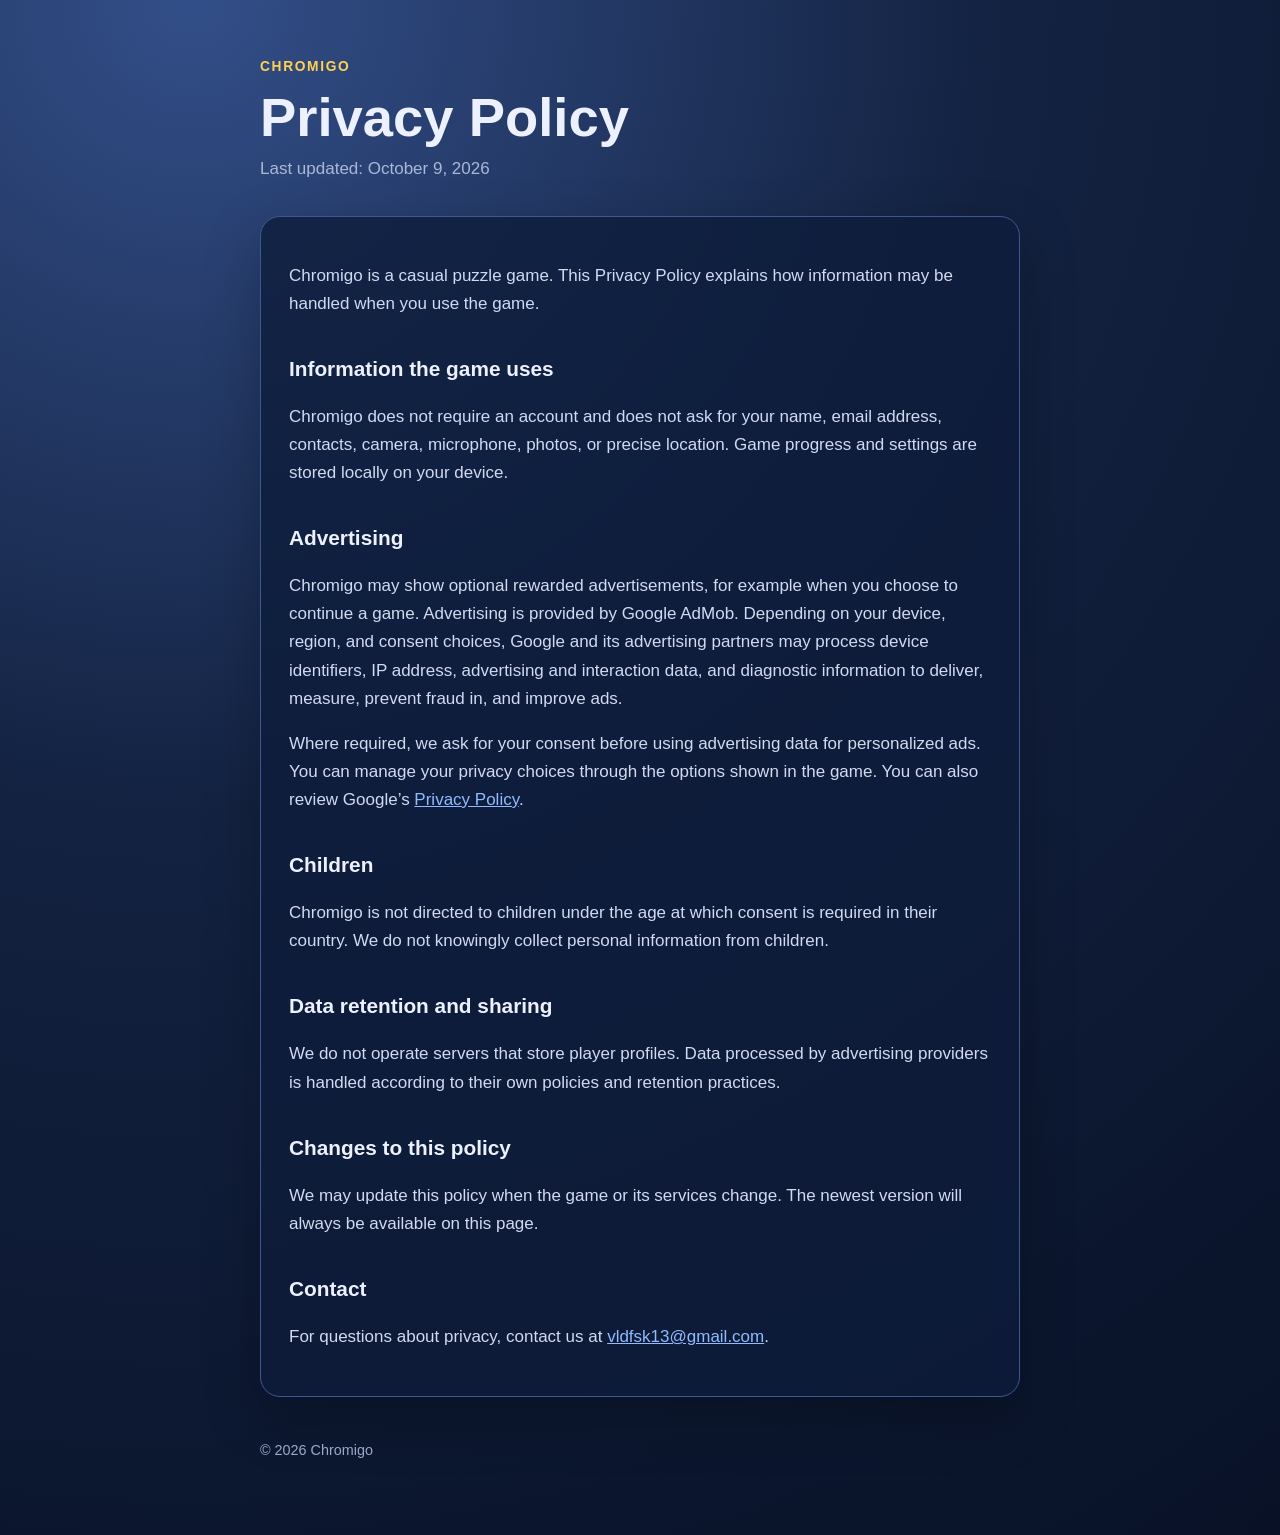
==== commit 4993ef76: "privacy" ====
--- a/index.html
+++ b/index.html
@@ -1,1818 +1,61 @@
 <!doctype html>
-<html lang="uk">
+<html lang="en">
   <head>
-    <meta charset="utf-8" />
-    <meta
-      name="viewport"
-      content="width=device-width,initial-scale=1,maximum-scale=1,user-scalable=no"
-    />
-    <title>Color Shapes — Vertical Slice</title>
+    <meta charset="utf-8">
+    <meta name="viewport" content="width=device-width, initial-scale=1">
+    <meta name="description" content="Privacy Policy for Chromigo">
+    <title>Chromigo — Privacy Policy</title>
     <style>
-      :root {
-        --bg1: #263a60;
-        --bg2: #11192b;
-        --cell: #091321;
-        --muted: #91a0bf;
-        --gold: #ffd45d;
-      }
-      * {
-        box-sizing: border-box;
-        user-select: none;
-        -webkit-tap-highlight-color: transparent;
-      }
-      html,
-      body {
-        touch-action: none;
-      }
+      :root { color-scheme: dark; }
+      * { box-sizing: border-box; }
       body {
         margin: 0;
         min-height: 100vh;
-        display: grid;
-        place-items: center;
-        overflow: hidden;
-        background: radial-gradient(
-          circle at 50% 7%,
-          var(--bg1),
-          var(--bg2) 52%,
-          #080d16
-        );
-        color: #fff;
-        font-family: Inter, system-ui, sans-serif;
+        background: radial-gradient(circle at 15% 0%, #334f89 0, #132241 43%, #081126 100%);
+        color: #edf1ff;
+        font: 17px/1.65 -apple-system, BlinkMacSystemFont, "Segoe UI", sans-serif;
       }
-      .app {
-        width: min(96vw, 470px);
-        padding: 12px 12px 18px;
-        position: relative;
-      }
-      .header {
-        display: grid;
-        grid-template-columns: 1fr auto 1fr;
-        align-items: center;
-        margin-bottom: 9px;
-      }
-      .scoreBox small,
-      .bestBox small {
-        display: block;
-        color: var(--muted);
-        font-size: 9px;
-        letter-spacing: 0.16em;
-      }
-      .scoreBox strong,
-      .bestBox strong {
-        font-size: 24px;
-      }
-      .bestBox {
-        text-align: right;
-      }
-      .title {
-        text-align: center;
-        font-weight: 1000;
-        font-size: 15px;
-        letter-spacing: 0.08em;
-      }
-      .boardWrap {
-        background: linear-gradient(#1d2a45, #141e33);
-        padding: 10px;
-        border-radius: 24px;
-        box-shadow: 0 24px 55px rgba(0, 0, 0, 0.36);
-      }
-      .board {
-        display: grid;
-        grid-template-columns: repeat(8, 1fr);
-        gap: 5px;
-        aspect-ratio: 1;
-      }
-      .cell {
-        position: relative;
-        border-radius: 8px;
-        background: var(--cell);
-        box-shadow: inset 0 2px 5px rgba(0, 0, 0, 0.55);
-      }
-      .cell.preview-ok {
-        outline: 2px solid rgba(115, 231, 145, 0.95);
-        background: rgba(115, 231, 145, 0.14);
-      }
-      .cell.preview-bad {
-        outline: 2px solid rgba(255, 113, 128, 0.9);
-        background: rgba(255, 113, 128, 0.13);
-      }
-      .cell.preview-clear {
-        box-shadow:
-          inset 0 0 0 2px rgba(255, 212, 93, 0.9),
-          0 0 14px rgba(255, 212, 93, 0.22);
-      }
-      .cube {
-        position: absolute;
-        inset: 3px;
-        border-radius: 7px;
-        box-shadow:
-          inset 0 -5px 0 rgba(0, 0, 0, 0.17),
-          inset 0 2px 0 rgba(255, 255, 255, 0.23),
-          0 3px 7px rgba(0, 0, 0, 0.26);
-      }
-      .cube.spawn {
-        animation: settle 0.24s cubic-bezier(0.2, 0.9, 0.2, 1.2);
-      }
-      .cube.clearReady {
-        animation: clearReady 0.24s ease infinite alternate;
-      }
-      .cube.pop {
-        animation: pop 0.38s cubic-bezier(0.2, 0.8, 0.2, 1) forwards;
-      }
-      .cube.wave1 {
-        animation-delay: 0.02s;
-      }
-      .cube.wave2 {
-        animation-delay: 0.05s;
-      }
-      .cube.wave3 {
-        animation-delay: 0.08s;
-      }
-      .cube.wave4 {
-        animation-delay: 0.11s;
-      }
-      .cube.wave5 {
-        animation-delay: 0.14s;
-      }
-      @keyframes settle {
-        0% {
-          transform: scale(0.55) translateY(-6px);
-          opacity: 0.35;
-        }
-        65% {
-          transform: scale(1.1) translateY(1px);
-          opacity: 1;
-        }
-        100% {
-          transform: scale(1) translateY(0);
-          opacity: 1;
-        }
-      }
-      @keyframes pop {
-        55% {
-          transform: scale(1.18);
-        }
-        100% {
-          transform: scale(0.15);
-          opacity: 0;
-        }
-      }
-      .R {
-        background: #d32f2f;
-      }
-      .O {
-        background: #f57c00;
-      }
-      .Y {
-        background: #fbc02d;
-      }
-      .G {
-        background: #388e3c;
-      }
-      .B {
-        background: #0d47a1;
-      }
-      .P {
-        background: #7b1fa2;
-      }
-      .status {
-        height: 34px;
-        text-align: center;
-        padding-top: 9px;
-        font-weight: 900;
-        font-size: 13px;
-        color: #a9b8d4;
-      }
-      .piecesPanel {
-        margin-top: 8px;
-        padding: 9px;
-        border-radius: 20px;
-        background: #172137;
-      }
-      .piecesTitle {
-        text-align: center;
-        color: var(--muted);
-        font-size: 9px;
-        letter-spacing: 0.18em;
-        margin-bottom: 8px;
-      }
-      .pieces {
-        display: grid;
-        grid-template-columns: repeat(3, 1fr);
-        gap: 8px;
-      }
-      .pieceCard {
-        min-height: 94px;
-        border-radius: 15px;
-        background: #0c1526;
-        display: grid;
-        place-items: center;
-        cursor: grab;
-        box-shadow: inset 0 2px 6px rgba(0, 0, 0, 0.55);
-        transition: 0.12s;
-      }
-      .pieceCard.selected {
-        outline: 2px solid #72aef2;
-        background: #101c31;
-        transform: translateY(-2px);
-      }
-      .pieceCard.used {
-        opacity: 0.15;
-        pointer-events: none;
-      }
-      .pieceGrid {
-        display: grid;
-        gap: 3px;
-        pointer-events: none;
-      }
-      .pc {
-        width: 23px;
-        height: 23px;
-        border-radius: 6px;
-        box-shadow:
-          inset 0 -4px 0 rgba(0, 0, 0, 0.14),
-          inset 0 2px 0 rgba(255, 255, 255, 0.2);
-      }
-      .pc.empty {
-        visibility: hidden;
-      }
-      .actions {
-        display: grid;
-        grid-template-columns: 1fr 1fr;
-        gap: 8px;
-        margin-top: 8px;
-      }
-      .btn {
-        border: 0;
-        border-radius: 14px;
-        padding: 12px;
-        background: #2e619b;
-        color: #fff;
-        font-weight: 900;
-        font-size: 12px;
-      }
-      .btn.gray {
-        background: #303a50;
-      }
-      .dragGhost {
-        position: fixed;
-        z-index: 1000;
-        pointer-events: none;
-        display: none;
-        filter: drop-shadow(0 10px 18px rgba(0, 0, 0, 0.4));
-        transform: translate(-50%, -50%) scale(1.08);
-      }
-      .dragGhost.show {
-        display: block;
-      }
-      .ghostGrid {
-        display: grid;
-        gap: 4px;
-      }
-      .gc {
-        width: 31px;
-        height: 31px;
-        border-radius: 8px;
-        box-shadow:
-          inset 0 -5px 0 rgba(0, 0, 0, 0.15),
-          inset 0 2px 0 rgba(255, 255, 255, 0.22);
-      }
-      .gc.empty {
-        visibility: hidden;
-      }
-      .combo {
-        position: fixed;
-        left: 50%;
-        top: 30%;
-        transform: translate(-50%, -50%) scale(0.7);
-        font-size: 32px;
-        font-weight: 1000;
-        opacity: 0;
-        pointer-events: none;
-        z-index: 999;
-        text-shadow: 0 6px 18px rgba(0, 0, 0, 0.55);
-      }
-      .combo.show {
-        animation: combo 0.78s ease;
-      }
-      @keyframes combo {
-        20% {
-          opacity: 1;
-          transform: translate(-50%, -50%) scale(1.15);
-        }
-        72% {
-          opacity: 1;
-        }
-        100% {
-          opacity: 0;
-          transform: translate(-50%, -68%) scale(1);
-        }
-      }
-
-      .scorePopup {
-        position: fixed;
-        left: 50%;
-        top: 22%;
-        transform: translate(-50%, -50%) scale(0.8);
-        z-index: 1100;
-        pointer-events: none;
-        font-weight: 1000;
-        font-size: 34px;
-        opacity: 0;
-        text-shadow: 0 6px 18px rgba(0, 0, 0, 0.55);
-      }
-      .scorePopup.show {
-        animation: scorePop 0.9s ease;
-      }
-      @keyframes scorePop {
-        0% {
-          opacity: 0;
-          transform: translate(-50%, -35%) scale(0.7);
-        }
-        18% {
-          opacity: 1;
-          transform: translate(-50%, -50%) scale(1.2);
-        }
-        72% {
-          opacity: 1;
-        }
-        100% {
-          opacity: 0;
-          transform: translate(-50%, -75%) scale(0.95);
-        }
-      }
-      .badge {
-        position: fixed;
-        left: 50%;
-        top: 38%;
-        transform: translate(-50%, -50%) scale(0.7);
-        z-index: 1090;
-        pointer-events: none;
-        padding: 8px 16px;
-        border-radius: 999px;
-        background: rgba(13, 23, 39, 0.9);
-        box-shadow: 0 10px 28px rgba(0, 0, 0, 0.4);
-        font-weight: 1000;
-        font-size: 18px;
-        opacity: 0;
-      }
-      .badge.show {
-        animation: badge 0.9s ease;
-      }
-      @keyframes badge {
-        0% {
-          opacity: 0;
-          transform: translate(-50%, -35%) scale(0.7);
-        }
-        20% {
-          opacity: 1;
-          transform: translate(-50%, -50%) scale(1.08);
-        }
-        75% {
-          opacity: 1;
-        }
-        100% {
-          opacity: 0;
-          transform: translate(-50%, -65%) scale(0.95);
-        }
-      }
-      .particle {
-        position: fixed;
-        width: 8px;
-        height: 8px;
-        border-radius: 3px;
-        z-index: 1050;
-        pointer-events: none;
-        box-shadow: 0 2px 5px rgba(0, 0, 0, 0.25);
-      }
-      .shake {
-        animation: shake 0.22s ease;
-      }
-      @keyframes shake {
-        0%,
-        100% {
-          transform: translate(0, 0);
-        }
-        20% {
-          transform: translate(-4px, 2px);
-        }
-        40% {
-          transform: translate(4px, -2px);
-        }
-        60% {
-          transform: translate(-3px, -1px);
-        }
-        80% {
-          transform: translate(3px, 1px);
-        }
-      }
-
-      .gameOver {
-        position: absolute;
-        inset: 0;
-        display: none;
-        place-items: center;
-        z-index: 1200;
-        background: rgba(5, 9, 17, 0.74);
-        backdrop-filter: blur(8px);
-        border-radius: 24px;
-      }
-      .gameOver.show {
-        display: grid;
-      }
-      .gameCard {
-        width: min(88%, 330px);
-        padding: 24px;
-        border-radius: 24px;
-        text-align: center;
-        background: linear-gradient(#1e2b45, #111a2c);
-        box-shadow: 0 25px 70px rgba(0, 0, 0, 0.5);
-      }
-      .gameCard h2 {
-        margin: 8px 0 2px;
-        font-size: 34px;
-      }
-      .gameCard .final {
-        font-size: 18px;
-        color: #ffd45d;
-        font-weight: 900;
-        margin: 10px 0 2px;
-      }
-      .gameCard .best {
-        color: #9fb2d4;
-        margin-bottom: 17px;
-      }
-      .playAgain {
-        width: 100%;
-        border: 0;
-        border-radius: 16px;
-        padding: 14px;
-        background: #39a95f;
-        color: #fff;
-        font-weight: 1000;
-      }
-      .hint {
-        text-align: center;
-        margin-top: 6px;
-        color: #7183a7;
-        font-size: 9px;
-      }
+      main { width: min(760px, calc(100% - 40px)); margin: 0 auto; padding: 56px 0 72px; }
+      .brand { color: #ffd152; font-weight: 800; font-size: .86rem; letter-spacing: .12em; text-transform: uppercase; }
+      h1 { font-size: clamp(2rem, 7vw, 3.4rem); line-height: 1.08; margin: 10px 0 8px; }
+      h2 { font-size: 1.3rem; margin: 34px 0 8px; }
+      p, li { color: #d2daf0; }
+      .updated { color: #aab8d8; margin: 0; }
+      .card { margin-top: 32px; padding: 28px; border: 1px solid #3d5790; border-radius: 20px; background: rgba(13, 28, 58, .8); box-shadow: 0 20px 55px rgba(0,0,0,.25); }
+      a { color: #91baff; }
+      footer { color: #9ba9c7; font-size: .9rem; margin-top: 42px; }
     </style>
   </head>
   <body>
-    <div class="app">
-      <div class="header">
-        <div class="scoreBox">
-          <small>SCORE</small><strong id="score">0</strong>
-        </div>
-        <div class="title">COLOR SHAPES</div>
-        <div class="bestBox">
-          <small>BEST</small><strong id="best">0</strong>
-        </div>
+    <main>
+      <div class="brand">Chromigo</div>
+      <h1>Privacy Policy</h1>
+      <p class="updated">Last updated: October 9, 2026</p>
+
+      <div class="card">
+        <p>Chromigo is a casual puzzle game. This Privacy Policy explains how information may be handled when you use the game.</p>
+
+        <h2>Information the game uses</h2>
+        <p>Chromigo does not require an account and does not ask for your name, email address, contacts, camera, microphone, photos, or precise location. Game progress and settings are stored locally on your device.</p>
+
+        <h2>Advertising</h2>
+        <p>Chromigo may show optional rewarded advertisements, for example when you choose to continue a game. Advertising is provided by Google AdMob. Depending on your device, region, and consent choices, Google and its advertising partners may process device identifiers, IP address, advertising and interaction data, and diagnostic information to deliver, measure, prevent fraud in, and improve ads.</p>
+        <p>Where required, we ask for your consent before using advertising data for personalized ads. You can manage your privacy choices through the options shown in the game. You can also review Google’s <a href="https://policies.google.com/privacy">Privacy Policy</a>.</p>
+
+        <h2>Children</h2>
+        <p>Chromigo is not directed to children under the age at which consent is required in their country. We do not knowingly collect personal information from children.</p>
+
+        <h2>Data retention and sharing</h2>
+        <p>We do not operate servers that store player profiles. Data processed by advertising providers is handled according to their own policies and retention practices.</p>
+
+        <h2>Changes to this policy</h2>
+        <p>We may update this policy when the game or its services change. The newest version will always be available on this page.</p>
+
+        <h2>Contact</h2>
+        <p>For questions about privacy, contact us at <a href="mailto:vldfsk13@gmail.com">vldfsk13@gmail.com</a>.</p>
       </div>
-      <div class="boardWrap"><div class="board" id="board"></div></div>
-      <div class="status" id="status">
-        Тап = повернути 90° • потягни = поставити
-      </div>
-      <div class="piecesPanel">
-        <div class="piecesTitle">YOUR PIECES</div>
-        <div class="pieces" id="pieces"></div>
-      </div>
-      <div class="actions" style="grid-template-columns: 1fr">
-        <button class="btn gray" id="restart">RESTART</button>
-      </div>
-      <button
-        id="debugToggle"
-        style="
-          width: 100%;
-          margin-top: 6px;
-          border: 0;
-          background: transparent;
-          color: #66789b;
-          font-size: 9px;
-        "
-      >
-        DEBUG
-      </button>
-      <div
-        id="debug"
-        style="
-          display: none;
-          margin-top: 6px;
-          padding: 8px;
-          border-radius: 10px;
-          background: #0b1423;
-          color: #91a0bf;
-          font:
-            10px ui-monospace,
-            monospace;
-        "
-      ></div>
-      <button
-        id="assistDebugToggle"
-        style="
-          width: 100%;
-          margin-top: 6px;
-          border: 0;
-          background: transparent;
-          color: #66789b;
-          font-size: 9px;
-        "
-      >
-        ASSIST DEBUG
-      </button>
-      <div
-        id="assistDebug"
-        style="
-          display: none;
-          margin-top: 5px;
-          padding: 7px;
-          border-radius: 10px;
-          background: #0b1423;
-          color: #91a0bf;
-          font:
-            10px ui-monospace,
-            monospace;
-        "
-      ></div>
-      <div class="hint">
-        тап = +90° • drag = поставити • 5+ = clear • chain clears = COMBO
-      </div>
-      <div class="scorePopup" id="scorePopup"></div>
-      <div class="badge" id="badge"></div>
-      <div class="gameOver" id="gameOver">
-        <div class="gameCard">
-          <small>GAME OVER</small>
-          <h2 id="goScore">0</h2>
-          <div class="final" id="goText"></div>
-          <div class="best" id="goBest"></div>
-          <button class="playAgain" id="playAgain">PLAY AGAIN</button>
-        </div>
-      </div>
-    </div>
-    <div class="dragGhost" id="dragGhost">
-      <div class="ghostGrid" id="ghostGrid"></div>
-    </div>
-    <div class="combo" id="combo"></div>
-    <script>
-      const SIZE = 8,
-        COLORS = ["R", "O", "Y", "G", "B", "P"],
-        SHAPES = [
-          [
-            [0, 0],
-            [1, 0],
-          ],
-          [
-            [0, 0],
-            [0, 1],
-          ],
-          [
-            [0, 0],
-            [1, 0],
-            [2, 0],
-          ],
-          [
-            [0, 0],
-            [0, 1],
-            [0, 2],
-          ],
-          [
-            [0, 0],
-            [1, 0],
-            [0, 1],
-          ],
-          [
-            [0, 0],
-            [1, 0],
-            [1, 1],
-          ],
-          [
-            [0, 0],
-            [0, 1],
-            [1, 1],
-          ],
-          [
-            [0, 0],
-            [1, 0],
-            [2, 0],
-            [1, 1],
-          ],
-          [
-            [0, 0],
-            [1, 0],
-            [0, 1],
-            [1, 1],
-          ],
-          [
-            [0, 0],
-            [1, 0],
-            [2, 0],
-            [2, 1],
-          ],
-          [
-            [0, 0],
-            [0, 1],
-            [0, 2],
-            [1, 2],
-          ],
-          [
-            [0, 0],
-            [1, 0],
-            [1, 1],
-            [2, 1],
-          ],
-        ];
-      let board = [],
-        score = 0,
-        best = Number(localStorage.getItem("colorShapesBest") || 0),
-        pieces = [],
-        selected = -1,
-        gameEnded = false,
-        resolving = false,
-        state = "idle",
-        dragging = false,
-        dragPointerId = null,
-        dragPieceIndex = -1,
-        currentDrop = null,
-        pressStart = null,
-        pressPiece = -1,
-        grabOffsetX = 0,
-        grabOffsetY = 0,
-        spawnedCells = new Set(),
-        comboStreak = 0,
-        lastPlacedCells = [],
-        noClearMoves = 0,
-        assistCooldown = 0,
-        lastDanger = 0,
-        lastAssistMode = "RANDOM",
-        lastRescueScore = 0,
-        lastMonoChance = 0,
-        lastMonoColor = "-",
-        lastTripleChance = 0,
-        lastPieceColorMode = "-",
-        lastSetSource = "-";
-      const $ = (id) => document.getElementById(id),
-        boardEl = $("board"),
-        ghost = $("dragGhost"),
-        ghostGrid = $("ghostGrid");
-      $("best").textContent = best;
-      function haptic(v = 18) {
-        if (navigator.vibrate) navigator.vibrate(v);
-      }
-      function rnd(a) {
-        return a[Math.floor(Math.random() * a.length)];
-      }
-      function emptyBoard() {
-        return Array.from({ length: SIZE }, () => Array(SIZE).fill(null));
-      }
-      function normalizeShape(s) {
-        const mx = Math.min(...s.map((p) => p[0])),
-          my = Math.min(...s.map((p) => p[1]));
-        return s.map(([x, y]) => [x - mx, y - my]);
-      }
-      function rotateShape(s) {
-        return normalizeShape(s.map(([x, y]) => [-y, x]));
-      }
-      function mirrorShape(s) {
-        // Horizontal mirror, then normalize back to top-left.
-        return normalizeShape(s.map(([x, y]) => [-x, y]));
-      }
-      function randomizeOrientation(shape) {
-        let s = shape.map((p) => [...p]);
 
-        // 50% chance to use mirrored variant.
-        if (Math.random() < 0.5) {
-          s = mirrorShape(s);
-        }
-
-        // Random starting rotation: 0 / 90 / 180 / 270.
-        const turns = Math.floor(Math.random() * 4);
-        for (let i = 0; i < turns; i++) {
-          s = rotateShape(s);
-        }
-
-        return normalizeShape(s);
-      }
-
-      function countOccupied() {
-        return board.flat().filter(Boolean).length;
-      }
-      function sizeLabel(n) {
-        if (n >= 12) return "MASSIVE!";
-        if (n >= 9) return "AWESOME!";
-        if (n >= 7) return "GREAT!";
-        if (n === 6) return "NICE!";
-        return "CLEAR";
-      }
-      function sizeBaseScore(n) {
-        if (n <= 5) return 50;
-        if (n === 6) return 70;
-        if (n === 7) return 100;
-        if (n === 8) return 140;
-        if (n === 9) return 180;
-        if (n === 10) return 230;
-        if (n === 11) return 290;
-        return 350 + (n - 12) * 80;
-      }
-      function showScorePopup(text) {
-        const el = $("scorePopup");
-        el.textContent = text;
-        el.className = "scorePopup show";
-        setTimeout(() => (el.className = "scorePopup"), 920);
-      }
-      function showBadge(text) {
-        const el = $("badge");
-        el.textContent = text;
-        el.className = "badge show";
-        setTimeout(() => (el.className = "badge"), 920);
-      }
-      function spawnParticles(cells, color) {
-        const max = Math.min(32, cells.length * 4);
-        for (let i = 0; i < max; i++) {
-          const [x, y] = cells[i % cells.length];
-          const cell = boardEl.querySelector(
-            `.cell[data-x="${x}"][data-y="${y}"]`,
-          );
-          if (!cell) continue;
-          const r = cell.getBoundingClientRect();
-          const p = document.createElement("div");
-          p.className = `particle ${color}`;
-          p.style.left = r.left + r.width / 2 - 4 + "px";
-          p.style.top = r.top + r.height / 2 - 4 + "px";
-          document.body.appendChild(p);
-          const a = Math.random() * Math.PI * 2;
-          const dist = 20 + Math.random() * 42;
-          const dx = Math.cos(a) * dist,
-            dy = Math.sin(a) * dist;
-          p.animate(
-            [
-              { transform: "translate(0,0) scale(1)", opacity: 1 },
-              {
-                transform: `translate(${dx}px,${dy}px) scale(.25)`,
-                opacity: 0,
-              },
-            ],
-            {
-              duration: 420 + Math.random() * 180,
-              easing: "cubic-bezier(.2,.8,.2,1)",
-            },
-          );
-          setTimeout(() => p.remove(), 650);
-        }
-      }
-      function boardShake() {
-        const app = document.querySelector(".app");
-        app.classList.remove("shake");
-        void app.offsetWidth;
-        app.classList.add("shake");
-        setTimeout(() => app.classList.remove("shake"), 260);
-      }
-
-      function difficultyProfile() {
-        const s = score;
-        if (s < 400)
-          return { tier: "CALM", colors: 4, maxSize: 3, hardChance: 0.1 };
-        if (s < 1200)
-          return { tier: "FLOW", colors: 5, maxSize: 3, hardChance: 0.2 };
-        if (s < 2500)
-          return { tier: "PRESSURE", colors: 5, maxSize: 4, hardChance: 0.38 };
-        return { tier: "ENDLESS", colors: 6, maxSize: 4, hardChance: 0.55 };
-      }
-      function shapePoolFor(profile) {
-        return SHAPES.filter((sh) => {
-          if (sh.length > profile.maxSize) return false;
-          if (profile.maxSize < 4 && sh.length === 4) return false;
-          return true;
-        });
-      }
-
-      function colorStatsOnBoard() {
-        const stats = {};
-        COLORS.forEach((c) => (stats[c] = { count: 0, maxGroup: 0 }));
-        const seen = Array.from({ length: SIZE }, () =>
-          Array(SIZE).fill(false),
-        );
-
-        for (let y = 0; y < SIZE; y++)
-          for (let x = 0; x < SIZE; x++) {
-            const c = board[y][x];
-            if (!c) continue;
-            stats[c].count++;
-
-            if (seen[y][x]) continue;
-            const q = [[x, y]];
-            seen[y][x] = true;
-            let n = 0;
-
-            while (q.length) {
-              const [cx, cy] = q.pop();
-              n++;
-              [
-                [cx + 1, cy],
-                [cx - 1, cy],
-                [cx, cy + 1],
-                [cx, cy - 1],
-              ].forEach(([nx, ny]) => {
-                if (
-                  nx >= 0 &&
-                  nx < SIZE &&
-                  ny >= 0 &&
-                  ny < SIZE &&
-                  !seen[ny][nx] &&
-                  board[ny][nx] === c
-                ) {
-                  seen[ny][nx] = true;
-                  q.push([nx, ny]);
-                }
-              });
-            }
-
-            stats[c].maxGroup = Math.max(stats[c].maxGroup, n);
-          }
-
-        return stats;
-      }
-
-      function monoChance() {
-        // IMPORTANT: do not call dangerScore() from here.
-        // Piece generation itself can be used by danger evaluation, so that would recurse.
-        const occ = occupiedCount() / (SIZE * SIZE);
-        let d = lastDanger;
-
-        // If danger hasn't been evaluated yet, use only a cheap occupancy estimate.
-        if (!Number.isFinite(d) || d <= 0) {
-          d = Math.round(occ * 70 + Math.min(20, noClearMoves * 4));
-        }
-
-        let chance = 0.06;
-        if (d >= 45) chance = 0.09;
-        if (d >= 70) chance = 0.14;
-        if (assistCooldown > 0) chance = Math.min(chance, 0.07);
-
-        lastMonoChance = chance;
-        return chance;
-      }
-      function chooseMonoColor() {
-        const stats = colorStatsOnBoard();
-        const profile =
-          typeof difficultyProfile === "function"
-            ? difficultyProfile()
-            : { colors: COLORS.length };
-        const palette = COLORS.slice(0, profile.colors || COLORS.length);
-
-        const weighted = [];
-
-        for (const c of palette) {
-          const s = stats[c] || { count: 0, maxGroup: 0 };
-          let w = 1;
-
-          // Existing lonely / awkward colors are useful.
-          if (s.count === 1) w += 3;
-          if (s.count === 2) w += 4;
-
-          // Near-clears get a strong preference.
-          if (s.maxGroup === 3) w += 5;
-          if (s.maxGroup === 4) w += 8;
-
-          // Color already present, but not dominant.
-          if (s.count >= 3 && s.count <= 6) w += 2;
-
-          for (let i = 0; i < Math.max(1, Math.round(w)); i++) weighted.push(c);
-        }
-
-        const color = weighted.length
-          ? weighted[Math.floor(Math.random() * weighted.length)]
-          : palette[Math.floor(Math.random() * palette.length)];
-        lastMonoColor = color;
-        return color;
-      }
-
-      function makeMonoPiece() {
-        const profile =
-          typeof difficultyProfile === "function"
-            ? difficultyProfile()
-            : { maxSize: 4 };
-        const maxSize = profile.maxSize || 4;
-
-        // Normal shapes only. Mono square/line can appear naturally but aren't favored.
-        const pool = SHAPES.filter((s) => s.length >= 2 && s.length <= maxSize);
-        const shape = randomizeOrientation(
-          normalizeShape(rnd(pool).map((p) => [...p])),
-        );
-        const color = chooseMonoColor();
-        const colors = shape.map(() => color);
-
-        return { shape, colors, used: false, mono: true };
-      }
-
-      function tripleChanceForCurrentState() {
-        // Triple-color pieces are a "near record" tension mechanic,
-        // not a generic late-game difficulty spike.
-
-        const d =
-          typeof dangerScore === "function" ? dangerScore() : lastDanger;
-        const occ = occupiedCount() / (SIZE * SIZE);
-
-        // Never add extra difficulty when the player is already in danger
-        // or while adaptive assist is helping.
-        if (
-          d >= 58 ||
-          occ >= 0.76 ||
-          lastAssistMode === "BIAS" ||
-          lastAssistMode === "OPPORTUNITY" ||
-          lastAssistMode === "COOLDOWN" ||
-          lastAssistMode === "FALLBACK"
-        ) {
-          lastTripleChance = 0;
-          return 0;
-        }
-
-        // No meaningful record yet -> no triple pieces.
-        if (!best || best < 500) {
-          lastTripleChance = 0;
-          return 0;
-        }
-
-        const ratio = score / best;
-        let chance = 0;
-
-        // Start gently when approaching the record.
-        if (ratio >= 0.8 && ratio < 0.9) chance = 0.025;
-        else if (ratio >= 0.9 && ratio < 0.97) chance = 0.05;
-        else if (ratio >= 0.97 && ratio <= 1.05) chance = 0.08;
-
-        // Cap it so triples still feel rare.
-        chance = Math.min(chance, 0.08);
-
-        lastTripleChance = chance;
-        return chance;
-      }
-
-      function choosePieceColorMode() {
-        const tripleChance = tripleChanceForCurrentState();
-
-        if (tripleChance > 0 && Math.random() < tripleChance) {
-          lastPieceColorMode = "TRIPLE";
-          return 3;
-        }
-
-        lastPieceColorMode = "DOUBLE";
-        return 2;
-      }
-
-      function makeControlledPiece() {
-        if (Math.random() < monoChance()) {
-          lastPieceColorMode = "MONO";
-          return makeMonoPiece();
-        }
-
-        const profile = difficultyProfile();
-        const palette = COLORS.slice(0, profile.colors);
-        const pool = shapePoolFor(profile);
-
-        let shape = randomizeOrientation(
-          normalizeShape(rnd(pool).map((p) => [...p])),
-        );
-
-        if (Math.random() < profile.hardChance && profile.maxSize >= 4) {
-          const hard = SHAPES.filter((s) => s.length === 4);
-          if (hard.length) {
-            shape = randomizeOrientation(
-              normalizeShape(rnd(hard).map((p) => [...p])),
-            );
-          }
-        }
-
-        const mode = choosePieceColorMode();
-        const local = [rnd(palette)];
-
-        const secondPool = palette.filter((c) => c !== local[0]);
-        if (secondPool.length) local.push(rnd(secondPool));
-
-        if (mode === 3) {
-          const thirdPool = palette.filter((c) => !local.includes(c));
-          if (thirdPool.length) local.push(rnd(thirdPool));
-        }
-
-        const colors = shape.map((_, i) => local[i % local.length]);
-
-        for (let i = colors.length - 1; i > 0; i--) {
-          const j = Math.floor(Math.random() * (i + 1));
-          [colors[i], colors[j]] = [colors[j], colors[i]];
-        }
-
-        return { shape, colors, used: false, mono: false };
-      }
-      function generatePieceSet() {
-        let set = [
-          makeControlledPiece(),
-          makeControlledPiece(),
-          makeControlledPiece(),
-        ];
-        // Fairness: if board isn't empty, try several sets until at least one fits.
-        if (board.flat().some(Boolean)) {
-          for (let tries = 0; tries < 12; tries++) {
-            if (set.some(anyPlacement)) break;
-            set = [
-              makeControlledPiece(),
-              makeControlledPiece(),
-              makeControlledPiece(),
-            ];
-          }
-        }
-        return set;
-      }
-
-      function rotateShapeN(shape, n) {
-        let s = shape.map((p) => [...p]);
-        for (let i = 0; i < n; i++) s = rotateShape(s);
-        return s;
-      }
-      function occupiedCount() {
-        return board.flat().filter(Boolean).length;
-      }
-      function largestFreeRegion() {
-        const seen = Array.from({ length: SIZE }, () =>
-          Array(SIZE).fill(false),
-        );
-        let best = 0;
-        for (let y = 0; y < SIZE; y++)
-          for (let x = 0; x < SIZE; x++) {
-            if (board[y][x] || seen[y][x]) continue;
-            const q = [[x, y]];
-            seen[y][x] = true;
-            let n = 0;
-            while (q.length) {
-              const [cx, cy] = q.pop();
-              n++;
-              [
-                [cx + 1, cy],
-                [cx - 1, cy],
-                [cx, cy + 1],
-                [cx, cy - 1],
-              ].forEach(([nx, ny]) => {
-                if (
-                  nx >= 0 &&
-                  nx < SIZE &&
-                  ny >= 0 &&
-                  ny < SIZE &&
-                  !board[ny][nx] &&
-                  !seen[ny][nx]
-                ) {
-                  seen[ny][nx] = true;
-                  q.push([nx, ny]);
-                }
-              });
-            }
-            best = Math.max(best, n);
-          }
-        return best;
-      }
-      function countValidPlacements(piece) {
-        let n = 0;
-        for (let rot = 0; rot < 4; rot++) {
-          const shape = rotateShapeN(piece.shape, rot);
-          const test = { ...piece, shape };
-          for (let y = 0; y < SIZE; y++)
-            for (let x = 0; x < SIZE; x++) {
-              if (canPlace(test, x, y)) n++;
-            }
-        }
-        return n;
-      }
-      function totalMobilityForSet(set) {
-        return set.reduce((a, p) => a + countValidPlacements(p), 0);
-      }
-      function dangerScore() {
-        const occ = occupiedCount();
-        const occupancy = occ / (SIZE * SIZE);
-        const freeRegion = largestFreeRegion() / (SIZE * SIZE);
-
-        // Probe a handful of fresh pieces to estimate how constrained the board is.
-        const probes = [makePieceRaw(), makePieceRaw(), makePieceRaw()];
-        const mobility = Math.min(1, totalMobilityForSet(probes) / 45);
-
-        let score = 0;
-        score += occupancy * 55;
-        score += (1 - freeRegion) * 20;
-        score += (1 - mobility) * 15;
-        score += Math.min(10, noClearMoves * 2.5);
-
-        return Math.max(0, Math.min(100, Math.round(score)));
-      }
-      function simulatePlacement(piece, ox, oy) {
-        const temp = board.map((r) => [...r]);
-        piece.shape.forEach(
-          ([dx, dy], i) => (temp[oy + dy][ox + dx] = piece.colors[i]),
-        );
-
-        const groups = findGroups(temp);
-        let cleared = 0;
-        groups.forEach((g) => (cleared += g.cells.length));
-
-        // Also reward near-clears: connected groups of exactly 4 after placement.
-        const seen = Array.from({ length: SIZE }, () =>
-          Array(SIZE).fill(false),
-        );
-        let near = 0;
-        for (let y = 0; y < SIZE; y++)
-          for (let x = 0; x < SIZE; x++) {
-            const color = temp[y][x];
-            if (!color || seen[y][x]) continue;
-            const q = [[x, y]],
-              group = [];
-            seen[y][x] = true;
-            while (q.length) {
-              const [cx, cy] = q.pop();
-              group.push([cx, cy]);
-              [
-                [cx + 1, cy],
-                [cx - 1, cy],
-                [cx, cy + 1],
-                [cx, cy - 1],
-              ].forEach(([nx, ny]) => {
-                if (
-                  nx >= 0 &&
-                  nx < SIZE &&
-                  ny >= 0 &&
-                  ny < SIZE &&
-                  !seen[ny][nx] &&
-                  temp[ny][nx] === color
-                ) {
-                  seen[ny][nx] = true;
-                  q.push([nx, ny]);
-                }
-              });
-            }
-            if (group.length === 4) near++;
-          }
-
-        return { cleared, near };
-      }
-      function rescueScorePiece(piece) {
-        let best = -Infinity;
-        for (let rot = 0; rot < 4; rot++) {
-          const shape = rotateShapeN(piece.shape, rot);
-          const p = { ...piece, shape };
-          for (let y = 0; y < SIZE; y++)
-            for (let x = 0; x < SIZE; x++) {
-              if (!canPlace(p, x, y)) continue;
-              const sim = simulatePlacement(p, x, y);
-              const mobilityBonus = 1;
-              const score = sim.cleared * 18 + sim.near * 6 + mobilityBonus;
-              best = Math.max(best, score);
-            }
-        }
-        if (best === -Infinity) return -1000;
-        best += Math.min(18, countValidPlacements(piece) * 0.4);
-        if (piece.mono) best += 6;
-        return best;
-      }
-      function rescueScoreSet(set) {
-        const scores = set.map(rescueScorePiece).sort((a, b) => b - a);
-        const mobility = Math.min(30, totalMobilityForSet(set) * 0.25);
-        // Strongly value at least one useful rescue, but keep other pieces playable too.
-        return scores[0] * 1.0 + scores[1] * 0.25 + scores[2] * 0.08 + mobility;
-      }
-      function makePieceRaw() {
-        const profile = difficultyProfile();
-        const palette = COLORS.slice(0, profile.colors);
-        let pool = shapePoolFor(profile);
-        if (!pool.length) pool = SHAPES;
-
-        let shape = randomizeOrientation(
-          normalizeShape(rnd(pool).map((p) => [...p])),
-        );
-
-        if (profile.maxSize >= 4 && Math.random() < profile.hardChance) {
-          const hard = SHAPES.filter((s) => s.length === 4);
-          if (hard.length) {
-            shape = randomizeOrientation(
-              normalizeShape(rnd(hard).map((p) => [...p])),
-            );
-          }
-        }
-
-        const local = [rnd(palette)];
-        const alternatives = palette.filter((c) => c !== local[0]);
-        if (alternatives.length) local.push(rnd(alternatives));
-
-        const colors = shape.map((_, i) => local[i % local.length]);
-
-        for (let i = colors.length - 1; i > 0; i--) {
-          const j = Math.floor(Math.random() * (i + 1));
-          [colors[i], colors[j]] = [colors[j], colors[i]];
-        }
-
-        return { shape, colors, used: false, mono: false };
-      }
-      function generateOpportunitySet() {
-        const danger = dangerScore();
-        lastDanger = danger;
-
-        // Cooldown means truly random-ish generation after a rescue.
-        if (assistCooldown > 0) {
-          assistCooldown--;
-          lastAssistMode = "COOLDOWN";
-          lastRescueScore = 0;
-          return [
-            makeControlledPiece(),
-            makeControlledPiece(),
-            makeControlledPiece(),
-          ];
-        }
-
-        if (danger < 45) {
-          lastAssistMode = "RANDOM";
-          lastRescueScore = 0;
-          return [
-            makeControlledPiece(),
-            makeControlledPiece(),
-            makeControlledPiece(),
-          ];
-        }
-
-        const candidates = [];
-        const tries = danger >= 72 ? 30 : 16;
-        lastAssistMode = danger >= 72 ? "OPPORTUNITY" : "BIAS";
-        lastAssistMode = danger >= 72 ? "OPPORTUNITY" : "BIAS";
-
-        for (let i = 0; i < tries; i++) {
-          const set = [
-            makeControlledPiece(),
-            makeControlledPiece(),
-            makeControlledPiece(),
-          ];
-          // must have at least one valid placement
-          if (!set.some((p) => countValidPlacements(p) > 0)) continue;
-          const rs = rescueScoreSet(set);
-          candidates.push({ set, score: rs });
-        }
-
-        if (!candidates.length) {
-          lastAssistMode = "FALLBACK";
-          lastRescueScore = 0;
-          return [
-            makeControlledPiece(),
-            makeControlledPiece(),
-            makeControlledPiece(),
-          ];
-        }
-
-        candidates.sort((a, b) => b.score - a.score);
-
-        if (danger < 72) {
-          lastAssistMode = "BIAS";
-          const top = Math.max(2, Math.ceil(candidates.length * 0.45));
-          const pick = candidates[Math.floor(Math.random() * top)];
-          lastRescueScore = Math.round(pick.score);
-          return pick.set;
-        }
-
-        // High danger: choose randomly from upper 10–30%, not the absolute best.
-        lastAssistMode = "OPPORTUNITY";
-        const from = Math.floor(candidates.length * 0.1);
-        const to = Math.max(from + 1, Math.ceil(candidates.length * 0.3));
-        const idx = from + Math.floor(Math.random() * Math.max(1, to - from));
-        const pick = candidates[Math.min(idx, candidates.length - 1)];
-        lastRescueScore = Math.round(pick.score);
-        return pick.set;
-      }
-
-      function makePiece() {
-        return makeControlledPiece();
-      }
-      function makePieceLegacy() {
-        return makeControlledPiece();
-      }
-      function makePiece() {
-        return makeControlledPiece();
-      }
-      function refillPieces() {
-        pieces = generateOpportunitySet();
-        lastSetSource = "OPPORTUNITY_GENERATOR";
-        selected = -1;
-        renderPieces();
-        setStatus("Тап = повернути • drag = поставити");
-
-        // Game over is checked only after the new set exists
-        // and only against the already-updated board.
-        checkGameOver();
-      }
-      function render() {
-        renderBoard();
-        renderPieces();
-        $("score").textContent = score;
-        $("best").textContent = best;
-      }
-      function renderBoard() {
-        boardEl.innerHTML = "";
-        for (let y = 0; y < SIZE; y++)
-          for (let x = 0; x < SIZE; x++) {
-            const cell = document.createElement("div");
-            cell.className = "cell";
-            cell.dataset.x = x;
-            cell.dataset.y = y;
-            const key = `${x},${y}`;
-            if (board[y][x]) {
-              const cube = document.createElement("div");
-              cube.className = `cube ${board[y][x]}${spawnedCells.has(key) ? " spawn" : ""}`;
-              cell.appendChild(cube);
-            }
-            boardEl.appendChild(cell);
-          }
-        spawnedCells.clear();
-      }
-      function renderGraphic(container, p, size, ghostMode = false) {
-        container.innerHTML = "";
-        const xs = p.shape.map((q) => q[0]),
-          ys = p.shape.map((q) => q[1]),
-          w = Math.max(...xs) + 1,
-          h = Math.max(...ys) + 1;
-        container.style.gridTemplateColumns = `repeat(${w},${size}px)`;
-        for (let yy = 0; yy < h; yy++)
-          for (let xx = 0; xx < w; xx++) {
-            const idx = p.shape.findIndex(([x, y]) => x === xx && y === yy),
-              q = document.createElement("div");
-            q.className =
-              idx >= 0
-                ? `${ghostMode ? "gc" : "pc"} ${p.colors[idx]}`
-                : `${ghostMode ? "gc" : "pc"} empty`;
-            container.appendChild(q);
-          }
-      }
-      function renderPieces() {
-        const box = $("pieces");
-        box.innerHTML = "";
-        pieces.forEach((p, i) => {
-          const card = document.createElement("div");
-          card.className =
-            "pieceCard" +
-            (selected === i ? " selected" : "") +
-            (p.used ? " used" : "");
-          const g = document.createElement("div");
-          g.className = "pieceGrid";
-          renderGraphic(g, p, 23, false);
-          card.appendChild(g);
-          card.onclick = () => {
-            if (p.used || gameEnded || dragging) return;
-            rotatePiece(i);
-          };
-          card.onpointerdown = (e) => {
-            if (p.used || gameEnded || resolving) return;
-            beginPiecePointer(i, e);
-          };
-          box.appendChild(card);
-        });
-      }
-
-      function previewPotentialClear(piece, ox, oy) {
-        if (!canPlace(piece, ox, oy)) return;
-        const temp = board.map((r) => [...r]);
-        piece.shape.forEach(
-          ([dx, dy], i) => (temp[oy + dy][ox + dx] = piece.colors[i]),
-        );
-        const groups = findGroups(temp);
-        groups.forEach((g) =>
-          g.cells.forEach(([x, y]) => {
-            const c = boardEl.querySelector(
-              `.cell[data-x="${x}"][data-y="${y}"]`,
-            );
-            if (c) c.classList.add("preview-clear");
-          }),
-        );
-      }
-      function canPlace(p, ox, oy) {
-        return p.shape.every(([dx, dy]) => {
-          const x = ox + dx,
-            y = oy + dy;
-          return x >= 0 && x < SIZE && y >= 0 && y < SIZE && !board[y][x];
-        });
-      }
-      function boardCellFromPoint(cx, cy) {
-        const r = boardEl.getBoundingClientRect();
-        if (cx < r.left || cx > r.right || cy < r.top || cy > r.bottom)
-          return null;
-
-        const cellW = r.width / SIZE;
-        const cellH = r.height / SIZE;
-
-        let x = Math.round((cx - r.left - cellW / 2) / cellW);
-        let y = Math.round((cy - r.top - cellH / 2) / cellH);
-
-        x = Math.max(0, Math.min(SIZE - 1, x));
-        y = Math.max(0, Math.min(SIZE - 1, y));
-        return { x, y };
-      }
-      function clearPreview() {
-        boardEl
-          .querySelectorAll(".cell")
-          .forEach((c) =>
-            c.classList.remove("preview-ok", "preview-bad", "preview-clear"),
-          );
-        currentDrop = null;
-      }
-      function neighbors(x, y) {
-        return [
-          [x + 1, y],
-          [x - 1, y],
-          [x, y + 1],
-          [x, y - 1],
-        ].filter(([a, b]) => a >= 0 && a < SIZE && b >= 0 && b < SIZE);
-      }
-      function findGroups(src = board) {
-        const seen = Array.from({ length: SIZE }, () =>
-            Array(SIZE).fill(false),
-          ),
-          groups = [];
-        for (let y = 0; y < SIZE; y++)
-          for (let x = 0; x < SIZE; x++) {
-            const color = src[y][x];
-            if (!color || seen[y][x]) continue;
-            const q = [[x, y]],
-              group = [];
-            seen[y][x] = true;
-            while (q.length) {
-              const [cx, cy] = q.pop();
-              group.push([cx, cy]);
-              neighbors(cx, cy).forEach(([nx, ny]) => {
-                if (!seen[ny][nx] && src[ny][nx] === color) {
-                  seen[ny][nx] = true;
-                  q.push([nx, ny]);
-                }
-              });
-            }
-            if (group.length >= 5) groups.push({ color, cells: group });
-          }
-        return groups;
-      }
-      function previewPlacement(p, ox, oy) {
-        clearPreview();
-        const ok = canPlace(p, ox, oy);
-        p.shape.forEach(([dx, dy]) => {
-          const x = ox + dx,
-            y = oy + dy;
-          if (x < 0 || x >= SIZE || y < 0 || y >= SIZE) return;
-          const c = boardEl.querySelector(
-            `.cell[data-x="${x}"][data-y="${y}"]`,
-          );
-          if (c) c.classList.add(ok ? "preview-ok" : "preview-bad");
-        });
-        currentDrop = { x: ox, y: oy, ok };
-        if (ok) previewPotentialClear(p, ox, oy);
-        if (ok) {
-          const temp = board.map((r) => [...r]);
-          p.shape.forEach(
-            ([dx, dy], i) => (temp[oy + dy][ox + dx] = p.colors[i]),
-          );
-          findGroups(temp).forEach((g) =>
-            g.cells.forEach(([x, y]) => {
-              const c = boardEl.querySelector(
-                `.cell[data-x="${x}"][data-y="${y}"]`,
-              );
-              if (c) c.classList.add("preview-clear");
-            }),
-          );
-        }
-      }
-      function beginPiecePointer(i, e) {
-        if (resolving || state !== "idle" || gameEnded) return;
-        e.preventDefault();
-        pressStart = { x: e.clientX, y: e.clientY, id: e.pointerId };
-        pressPiece = i;
-        dragPointerId = e.pointerId;
-
-        const card = e.currentTarget.getBoundingClientRect();
-        // grab offset relative to visual piece card center
-        grabOffsetX = e.clientX - (card.left + card.width / 2);
-        grabOffsetY = e.clientY - (card.top + card.height / 2);
-      }
-      function startDragFromPress(cx, cy) {
-        if (pressPiece < 0) return;
-        dragging = true;
-        state = "dragging";
-        dragPieceIndex = pressPiece;
-        selected = dragPieceIndex;
-        renderPieces();
-        renderGraphic(ghostGrid, pieces[dragPieceIndex], 31, true);
-        ghost.classList.add("show");
-        updateDrag(cx, cy);
-      }
-      function updateDrag(cx, cy) {
-        if (!dragging) return;
-
-        const visualX = cx - grabOffsetX;
-        const visualY = cy - grabOffsetY - 78;
-
-        ghost.style.left = visualX + "px";
-        ghost.style.top = visualY + "px";
-
-        const pos = boardCellFromPoint(visualX, visualY);
-        if (!pos) {
-          clearPreview();
-          return;
-        }
-
-        previewPlacement(pieces[dragPieceIndex], pos.x, pos.y);
-        previewPotentialClear(pieces[dragPieceIndex], pos.x, pos.y);
-      }
-      function endDrag() {
-        if (!dragging) return;
-
-        const idx = dragPieceIndex;
-        const drop = currentDrop ? { ...currentDrop } : null;
-
-        dragging = false;
-        dragPieceIndex = -1;
-        ghost.classList.remove("show");
-        clearPreview();
-        state = "idle";
-
-        if (drop && drop.ok) {
-          placePiece(idx, drop.x, drop.y);
-        } else {
-          setStatus("Не влазить — спробуй інше місце");
-          haptic(10);
-        }
-      }
-      window.addEventListener(
-        "pointermove",
-        (e) => {
-          if (!pressStart || e.pointerId !== pressStart.id) return;
-          const dx = e.clientX - pressStart.x,
-            dy = e.clientY - pressStart.y;
-          if (!dragging && Math.hypot(dx, dy) > 14)
-            startDragFromPress(e.clientX, e.clientY);
-          else if (dragging) updateDrag(e.clientX, e.clientY);
-        },
-        { passive: false },
-      );
-      window.addEventListener("pointerup", (e) => {
-        if (!pressStart || e.pointerId !== pressStart.id) return;
-        const i = pressPiece;
-        if (dragging) endDrag();
-        else rotatePiece(i);
-        pressStart = null;
-        pressPiece = -1;
-        dragPointerId = null;
-      });
-      window.addEventListener("pointercancel", () => {
-        if (dragging) {
-          dragging = false;
-          ghost.classList.remove("show");
-          clearPreview();
-        }
-        pressStart = null;
-        pressPiece = -1;
-        dragPointerId = null;
-      });
-      boardEl.addEventListener("pointermove", (e) => {
-        if (dragging || selected < 0 || gameEnded) return;
-        const pos = boardCellFromPoint(e.clientX, e.clientY);
-        if (pos) previewPlacement(pieces[selected], pos.x, pos.y);
-      });
-      boardEl.addEventListener("pointerleave", () => {
-        if (!dragging) clearPreview();
-      });
-      async function placePiece(i, ox, oy) {
-        const p = pieces[i];
-        if (
-          !p ||
-          p.used ||
-          !canPlace(p, ox, oy) ||
-          resolving ||
-          state !== "idle"
-        )
-          return;
-
-        state = "placing";
-        resolving = true;
-        lastPlacedCells = [];
-
-        p.shape.forEach(([dx, dy], k) => {
-          const x = ox + dx,
-            y = oy + dy;
-          board[y][x] = p.colors[k];
-          spawnedCells.add(`${x},${y}`);
-          lastPlacedCells.push([x, y]);
-        });
-
-        p.used = true;
-        selected = -1;
-        score += p.shape.length * 2;
-        haptic(18);
-
-        renderBoard();
-        renderPieces();
-        $("score").textContent = score;
-        setStatus("PLACED");
-
-        await new Promise((r) => setTimeout(r, 180));
-        state = "clearing";
-        const didClear = await resolveClears();
-
-        if (!didClear) comboStreak = 0;
-
-        state = "scoring";
-        resolving = false;
-
-        if (pieces.every((q) => q.used)) {
-          state = "refill";
-          refillPieces();
-        }
-
-        state = "idle";
-        if (!pieces.every((q) => q.used)) {
-          checkGameOver();
-        }
-      }
-      function rotatePiece(i) {
-        const p = pieces[i];
-        if (!p || p.used) return;
-        p.shape = rotateShape(p.shape);
-        selected = -1;
-        clearPreview();
-        renderPieces();
-        setStatus("Повернуто на 90°");
-        haptic(8);
-      }
-
-      function groupScore(n) {
-        if (n <= 5) return 50;
-        if (n === 6) return 75;
-        if (n === 7) return 115;
-        if (n === 8) return 165;
-        if (n === 9) return 230;
-        if (n === 10) return 310;
-        if (n === 11) return 400;
-        return 500 + (n - 12) * 110;
-      }
-      async function resolveClears() {
-        const groups = findGroups();
-        if (!groups.length) {
-          render();
-          setStatus("Плануй наступний хід");
-          return false;
-        }
-
-        comboStreak++;
-        noClearMoves = 0;
-
-        const unique = new Map();
-        groups.forEach((g) =>
-          g.cells.forEach(([x, y]) => unique.set(`${x},${y}`, [x, y])),
-        );
-        const cells = [...unique.values()];
-        const clearedSet = new Set(cells.map(([x, y]) => `${x},${y}`));
-
-        const colorCount = new Set(groups.map((g) => g.color)).size;
-        const perfectPiece =
-          lastPlacedCells.length > 0 &&
-          lastPlacedCells.every(([x, y]) => clearedSet.has(`${x},${y}`));
-
-        cells.forEach(([x, y]) => {
-          const cube = boardEl.querySelector(
-            `.cell[data-x="${x}"][data-y="${y}"] .cube`,
-          );
-          if (cube) cube.classList.add("clearReady");
-        });
-
-        let base = 0;
-        groups.forEach((g) => (base += groupScore(g.cells.length)));
-
-        const colorMult = colorCount >= 3 ? 3 : colorCount === 2 ? 2 : 1;
-        const comboMult = 1 + (comboStreak - 1) * 0.25;
-        const perfectBonus = perfectPiece ? 100 : 0;
-        const gained = Math.round(base * colorMult * comboMult) + perfectBonus;
-
-        let label =
-          colorCount >= 3
-            ? "TRIPLE CLEAR"
-            : colorCount === 2
-              ? "DOUBLE CLEAR"
-              : cells.length >= 9
-                ? "AWESOME!"
-                : cells.length >= 7
-                  ? "GREAT!"
-                  : cells.length === 6
-                    ? "NICE!"
-                    : "CLEAR";
-        setStatus(label);
-
-        await new Promise((r) => setTimeout(r, 220));
-
-        cells.forEach(([x, y]) => {
-          const cube = boardEl.querySelector(
-            `.cell[data-x="${x}"][data-y="${y}"] .cube`,
-          );
-          if (cube) {
-            cube.classList.remove("clearReady");
-            cube.classList.add("pop");
-          }
-        });
-
-        haptic(colorCount >= 2 ? [25, 35, 25] : 28);
-        await new Promise((r) => setTimeout(r, 340));
-
-        cells.forEach(([x, y]) => (board[y][x] = null));
-        score += gained;
-
-        const occ = board.flat().filter(Boolean).length;
-        if (occ === 0) score += 500;
-        else if (occ <= 5) score += 150;
-
-        if (score > best) {
-          best = score;
-          localStorage.setItem("colorShapesBest", best);
-        }
-        render();
-
-        if (typeof showScorePopup === "function") showScorePopup(`+${gained}`);
-        if (typeof showBadge === "function") {
-          if (comboStreak >= 2) showBadge(`COMBO x${comboStreak}`);
-          if (perfectPiece)
-            setTimeout(() => showBadge("PERFECT PIECE +100"), 180);
-          if (occ === 0) setTimeout(() => showBadge("PERFECT BOARD +500"), 360);
-          else if (occ <= 5) setTimeout(() => showBadge("CLEAN +150"), 360);
-        }
-
-        $("score").textContent = score;
-        $("best").textContent = best;
-        if (lastDanger >= 70 && cells.length >= 5)
-          assistCooldown = 2 + Math.floor(Math.random() * 2);
-        return true;
-      }
-      function anyPlacement(p) {
-        for (let y = 0; y < SIZE; y++)
-          for (let x = 0; x < SIZE; x++) if (canPlace(p, x, y)) return true;
-        return false;
-      }
-      function checkGameOver() {
-        if (gameEnded || resolving || state !== "idle") return;
-        const available = pieces.filter((p) => !p.used);
-        if (!available.length) return;
-        if (available.some(anyPlacement)) return;
-
-        gameEnded = true;
-        if (score > best) {
-          best = score;
-          localStorage.setItem("colorShapesBest", best);
-        }
-        $("best").textContent = best;
-        $("goScore").textContent = score;
-        $("goText").textContent = score >= best ? "NEW BEST" : "";
-        $("goBest").textContent = `BEST ${best}`;
-        $("gameOver").classList.add("show");
-        haptic([35, 45, 70]);
-      }
-      function setStatus(t) {
-        $("status").textContent = t;
-      }
-      function newGame() {
-        board = emptyBoard();
-        score = 0;
-        selected = -1;
-        gameEnded = false;
-        resolving = false;
-        state = "idle";
-        resolving = false;
-        state = "idle";
-        dragging = false;
-        comboStreak = 0;
-        lastPlacedCells = [];
-        noClearMoves = 0;
-        assistCooldown = 0;
-        lastDanger = 0;
-        lastAssistMode = "RANDOM";
-        lastRescueScore = 0;
-        lastMonoChance = 0;
-        lastMonoColor = "-";
-        lastTripleChance = 0;
-        lastPieceColorMode = "-";
-        clearPreview();
-        $("gameOver").classList.remove("show");
-        $("score").textContent = 0;
-        renderBoard();
-        refillPieces();
-      }
-      $("assistDebugToggle").onclick = () => {
-        const d = $("assistDebug");
-        d.style.display = d.style.display === "none" ? "block" : "none";
-        d.textContent = `danger=${lastDanger}/100 mode=${lastAssistMode} cooldown=${assistCooldown} noClear=${noClearMoves} rescueScore=${lastRescueScore} monoChance=${Math.round(lastMonoChance * 100)}% monoColor=${lastMonoColor} tripleChance=${Math.round(lastTripleChance * 100)}% pieceMode=${lastPieceColorMode} recordRatio=${best ? Math.round((score / best) * 100) : 0}% setSource=${lastSetSource}`;
-      };
-      $("restart").onclick = newGame;
-      $("playAgain").onclick = newGame;
-      $("debugToggle").onclick = () => {
-        const d = $("debug");
-        d.style.display = d.style.display === "none" ? "block" : "none";
-        const p = difficultyProfile();
-        d.textContent = `tier=${p.tier} colors=${p.colors} maxSize=${p.maxSize} combo=${comboStreak} state=${state}`;
-      };
-      window.addEventListener("error", (e) => {
-        const s = document.getElementById("status");
-        if (s) s.textContent = "ERROR: " + (e.message || "unknown");
-      });
-      newGame();
-    </script>
+      <footer>© 2026 Chromigo</footer>
+    </main>
   </body>
 </html>
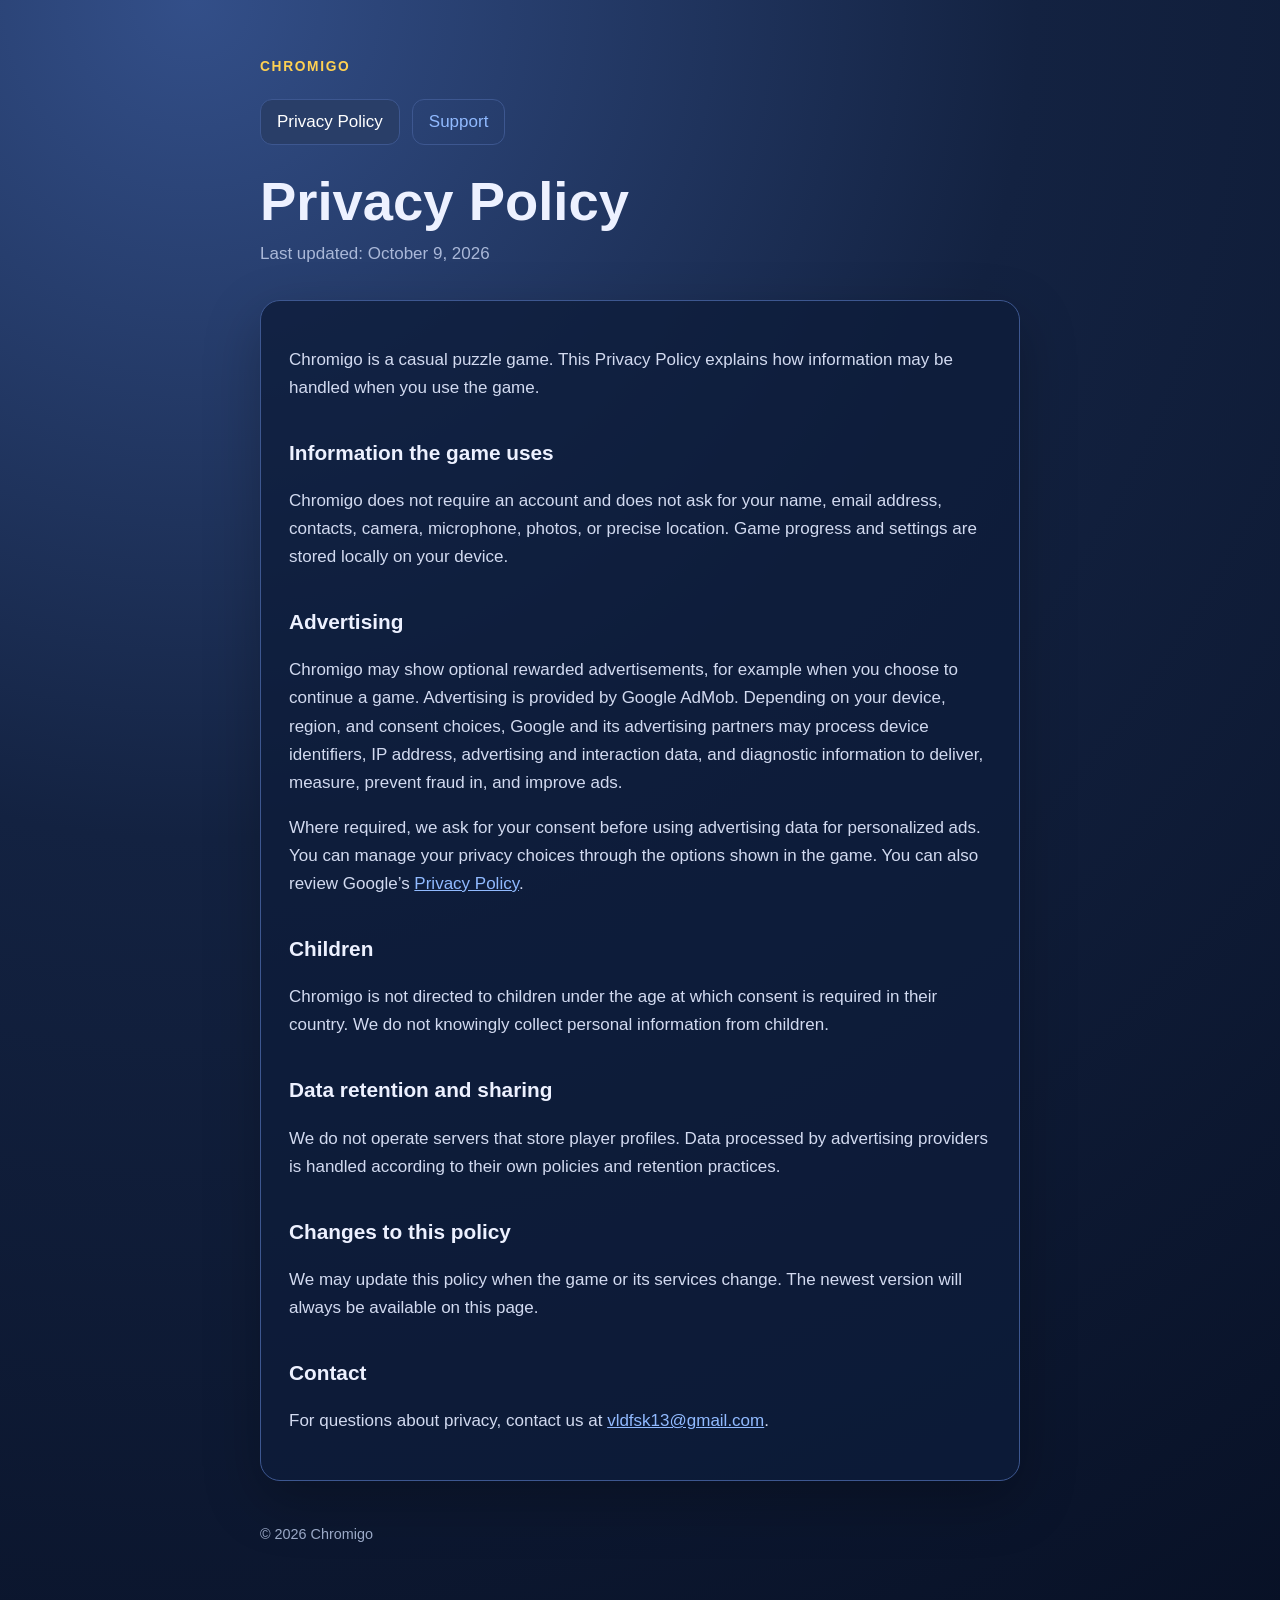
==== commit aab863b2: "ff" ====
--- a/index.html
+++ b/index.html
@@ -23,12 +23,20 @@
       .updated { color: #aab8d8; margin: 0; }
       .card { margin-top: 32px; padding: 28px; border: 1px solid #3d5790; border-radius: 20px; background: rgba(13, 28, 58, .8); box-shadow: 0 20px 55px rgba(0,0,0,.25); }
       a { color: #91baff; }
+      nav { display: flex; flex-wrap: wrap; gap: 12px; margin: 20px 0 28px; }
+      nav a { padding: 8px 16px; border: 1px solid #3d5790; border-radius: 12px; text-decoration: none; }
+      nav a[aria-current="page"] { background: #293e68; color: #fff; }
+      a:focus-visible { outline: 3px solid #ffd152; outline-offset: 4px; }
       footer { color: #9ba9c7; font-size: .9rem; margin-top: 42px; }
     </style>
   </head>
   <body>
     <main>
       <div class="brand">Chromigo</div>
+      <nav aria-label="Site navigation">
+        <a href="/" aria-current="page">Privacy Policy</a>
+        <a href="/support/">Support</a>
+      </nav>
       <h1>Privacy Policy</h1>
       <p class="updated">Last updated: October 9, 2026</p>
 
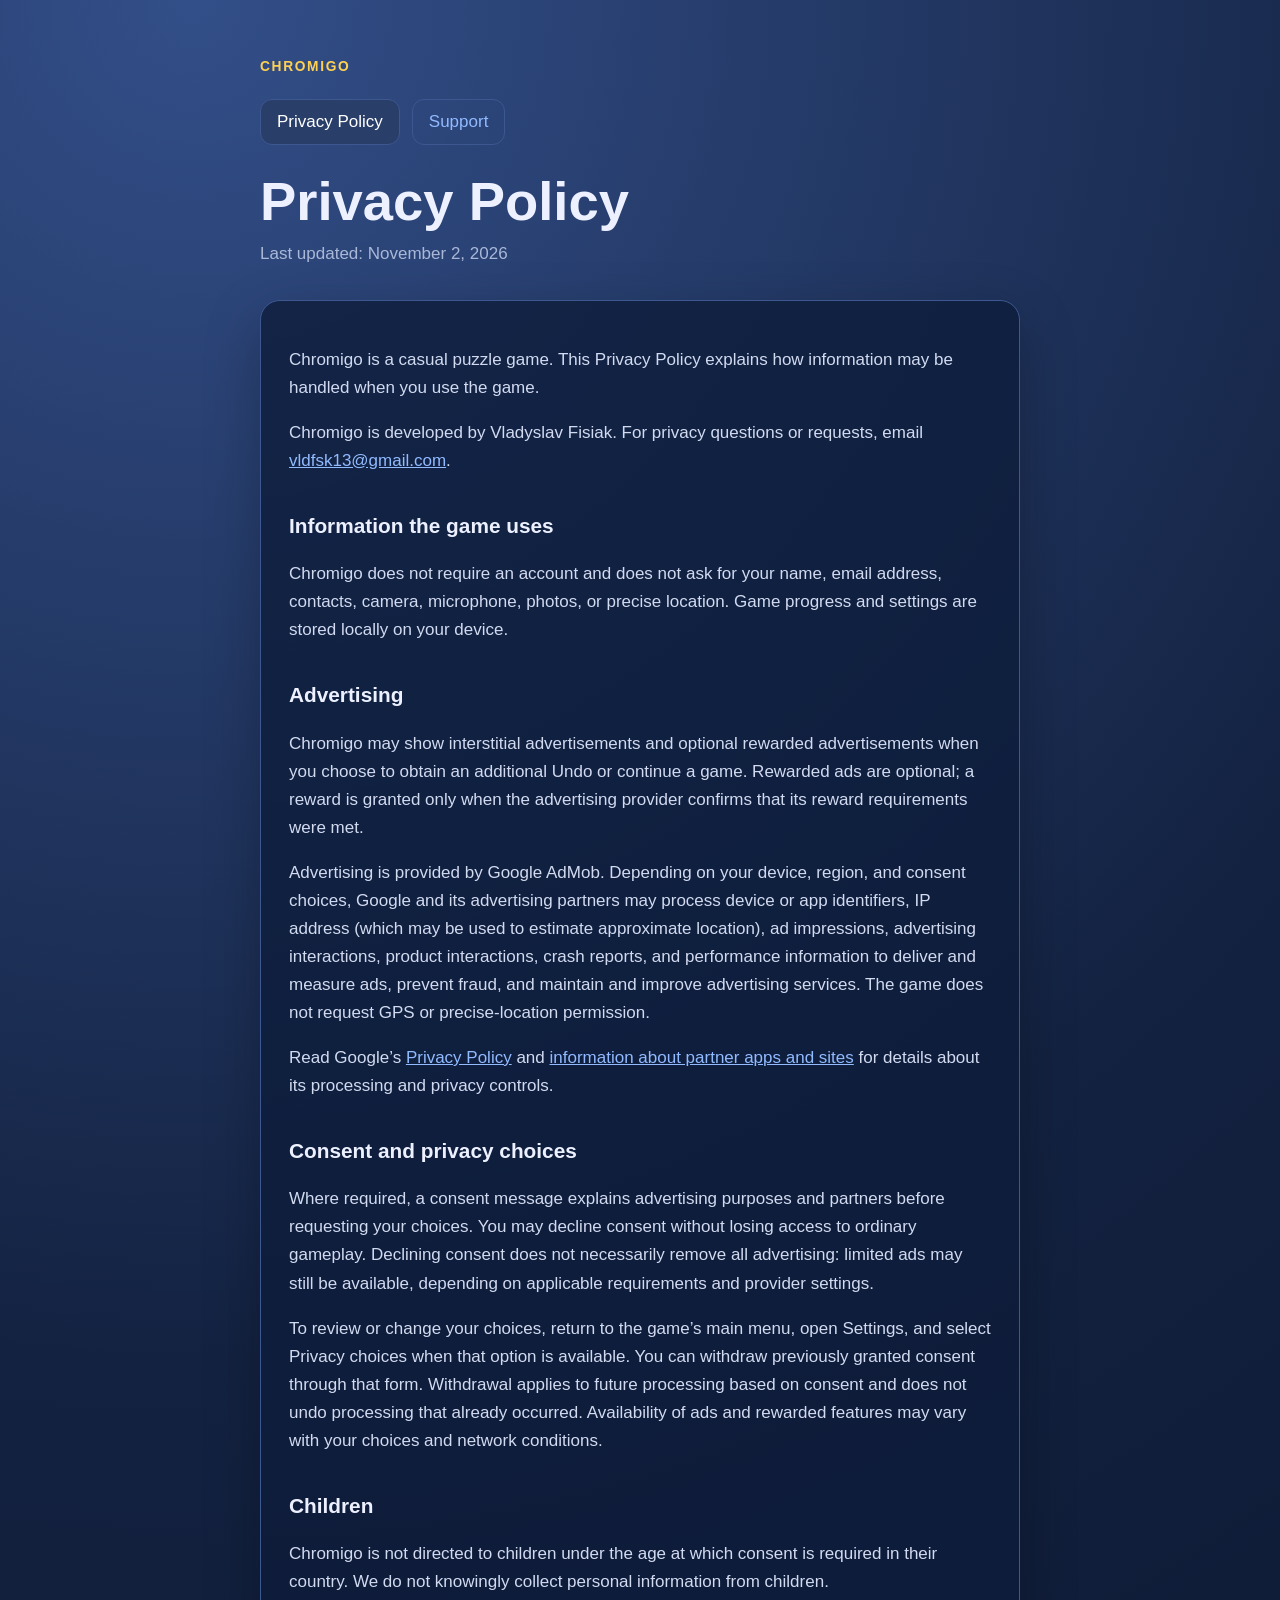
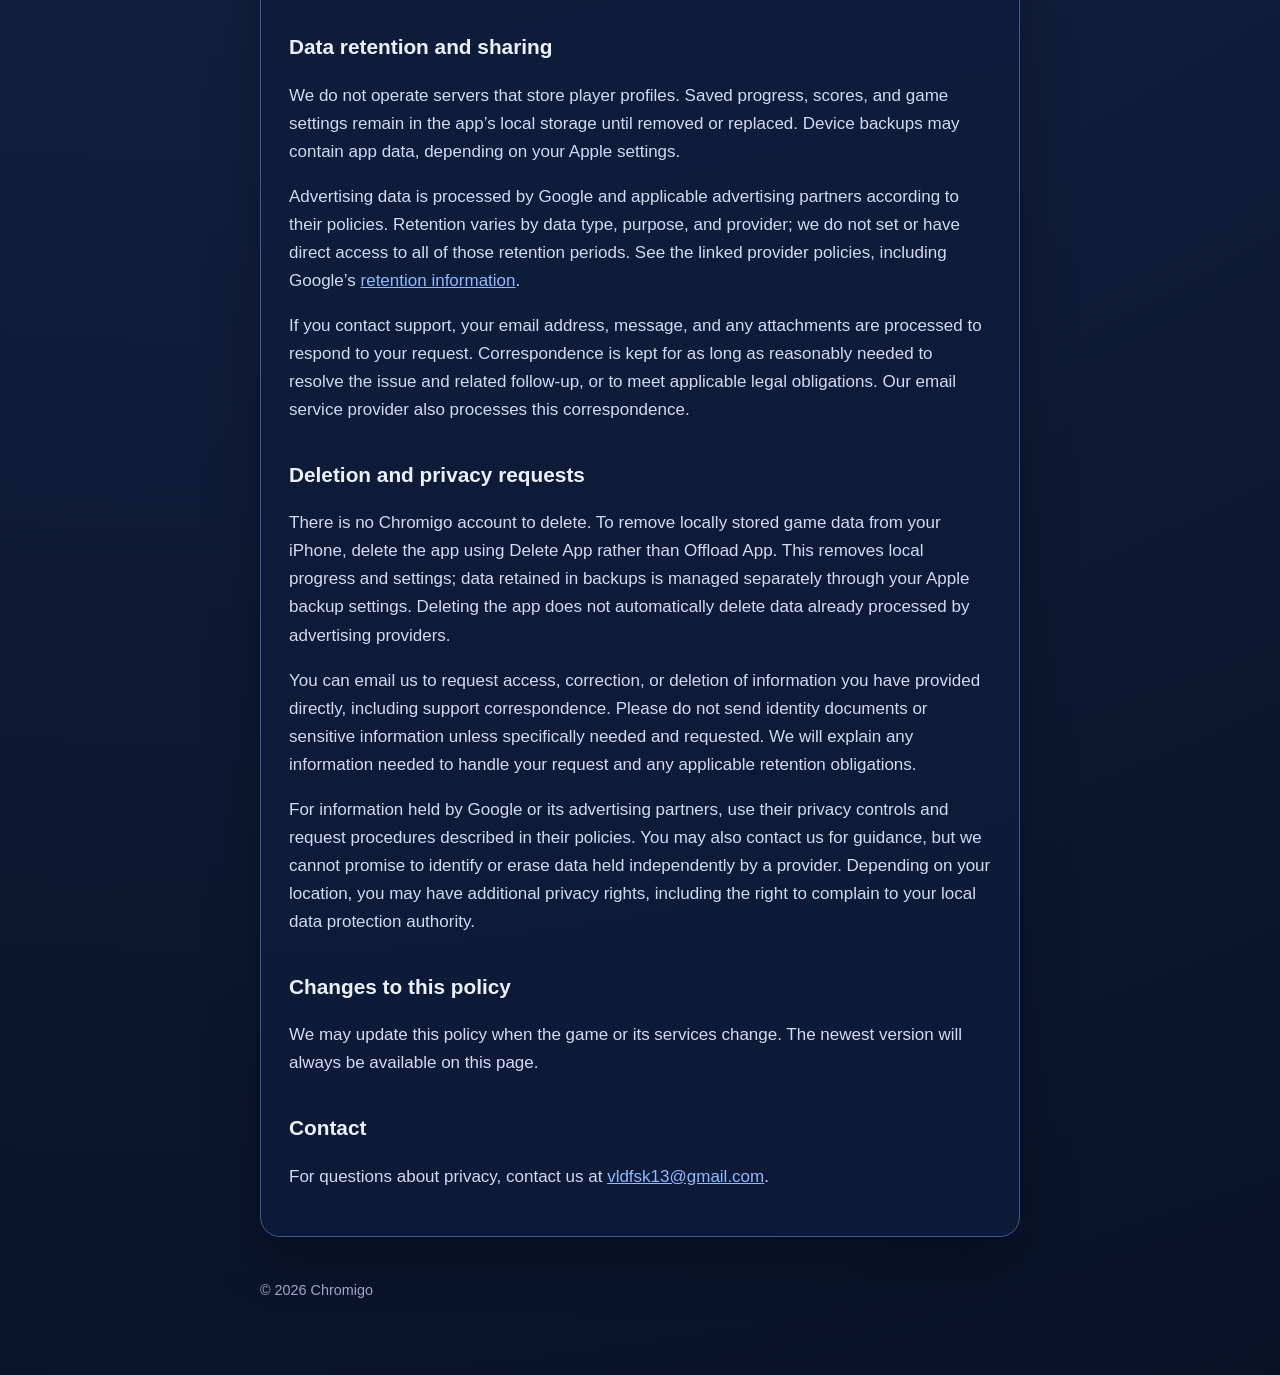
==== commit 8a4b45d1: "фвв" ====
--- a/index.html
+++ b/index.html
@@ -38,23 +38,36 @@
         <a href="/support/">Support</a>
       </nav>
       <h1>Privacy Policy</h1>
-      <p class="updated">Last updated: October 9, 2026</p>
+      <p class="updated">Last updated: November 2, 2026</p>
 
       <div class="card">
         <p>Chromigo is a casual puzzle game. This Privacy Policy explains how information may be handled when you use the game.</p>
+        <p>Chromigo is developed by Vladyslav Fisiak. For privacy questions or requests, email <a href="mailto:vldfsk13@gmail.com">vldfsk13@gmail.com</a>.</p>
 
         <h2>Information the game uses</h2>
         <p>Chromigo does not require an account and does not ask for your name, email address, contacts, camera, microphone, photos, or precise location. Game progress and settings are stored locally on your device.</p>
 
         <h2>Advertising</h2>
-        <p>Chromigo may show optional rewarded advertisements, for example when you choose to continue a game. Advertising is provided by Google AdMob. Depending on your device, region, and consent choices, Google and its advertising partners may process device identifiers, IP address, advertising and interaction data, and diagnostic information to deliver, measure, prevent fraud in, and improve ads.</p>
-        <p>Where required, we ask for your consent before using advertising data for personalized ads. You can manage your privacy choices through the options shown in the game. You can also review Google’s <a href="https://policies.google.com/privacy">Privacy Policy</a>.</p>
+        <p>Chromigo may show interstitial advertisements and optional rewarded advertisements when you choose to obtain an additional Undo or continue a game. Rewarded ads are optional; a reward is granted only when the advertising provider confirms that its reward requirements were met.</p>
+        <p>Advertising is provided by Google AdMob. Depending on your device, region, and consent choices, Google and its advertising partners may process device or app identifiers, IP address (which may be used to estimate approximate location), ad impressions, advertising interactions, product interactions, crash reports, and performance information to deliver and measure ads, prevent fraud, and maintain and improve advertising services. The game does not request GPS or precise-location permission.</p>
+        <p>Read Google’s <a href="https://policies.google.com/privacy">Privacy Policy</a> and <a href="https://policies.google.com/technologies/partner-sites">information about partner apps and sites</a> for details about its processing and privacy controls.</p>
+
+        <h2>Consent and privacy choices</h2>
+        <p>Where required, a consent message explains advertising purposes and partners before requesting your choices. You may decline consent without losing access to ordinary gameplay. Declining consent does not necessarily remove all advertising: limited ads may still be available, depending on applicable requirements and provider settings.</p>
+        <p>To review or change your choices, return to the game’s main menu, open Settings, and select Privacy choices when that option is available. You can withdraw previously granted consent through that form. Withdrawal applies to future processing based on consent and does not undo processing that already occurred. Availability of ads and rewarded features may vary with your choices and network conditions.</p>
 
         <h2>Children</h2>
         <p>Chromigo is not directed to children under the age at which consent is required in their country. We do not knowingly collect personal information from children.</p>
 
         <h2>Data retention and sharing</h2>
-        <p>We do not operate servers that store player profiles. Data processed by advertising providers is handled according to their own policies and retention practices.</p>
+        <p>We do not operate servers that store player profiles. Saved progress, scores, and game settings remain in the app’s local storage until removed or replaced. Device backups may contain app data, depending on your Apple settings.</p>
+        <p>Advertising data is processed by Google and applicable advertising partners according to their policies. Retention varies by data type, purpose, and provider; we do not set or have direct access to all of those retention periods. See the linked provider policies, including Google’s <a href="https://policies.google.com/technologies/retention">retention information</a>.</p>
+        <p>If you contact support, your email address, message, and any attachments are processed to respond to your request. Correspondence is kept for as long as reasonably needed to resolve the issue and related follow-up, or to meet applicable legal obligations. Our email service provider also processes this correspondence.</p>
+
+        <h2>Deletion and privacy requests</h2>
+        <p>There is no Chromigo account to delete. To remove locally stored game data from your iPhone, delete the app using Delete App rather than Offload App. This removes local progress and settings; data retained in backups is managed separately through your Apple backup settings. Deleting the app does not automatically delete data already processed by advertising providers.</p>
+        <p>You can email us to request access, correction, or deletion of information you have provided directly, including support correspondence. Please do not send identity documents or sensitive information unless specifically needed and requested. We will explain any information needed to handle your request and any applicable retention obligations.</p>
+        <p>For information held by Google or its advertising partners, use their privacy controls and request procedures described in their policies. You may also contact us for guidance, but we cannot promise to identify or erase data held independently by a provider. Depending on your location, you may have additional privacy rights, including the right to complain to your local data protection authority.</p>
 
         <h2>Changes to this policy</h2>
         <p>We may update this policy when the game or its services change. The newest version will always be available on this page.</p>
